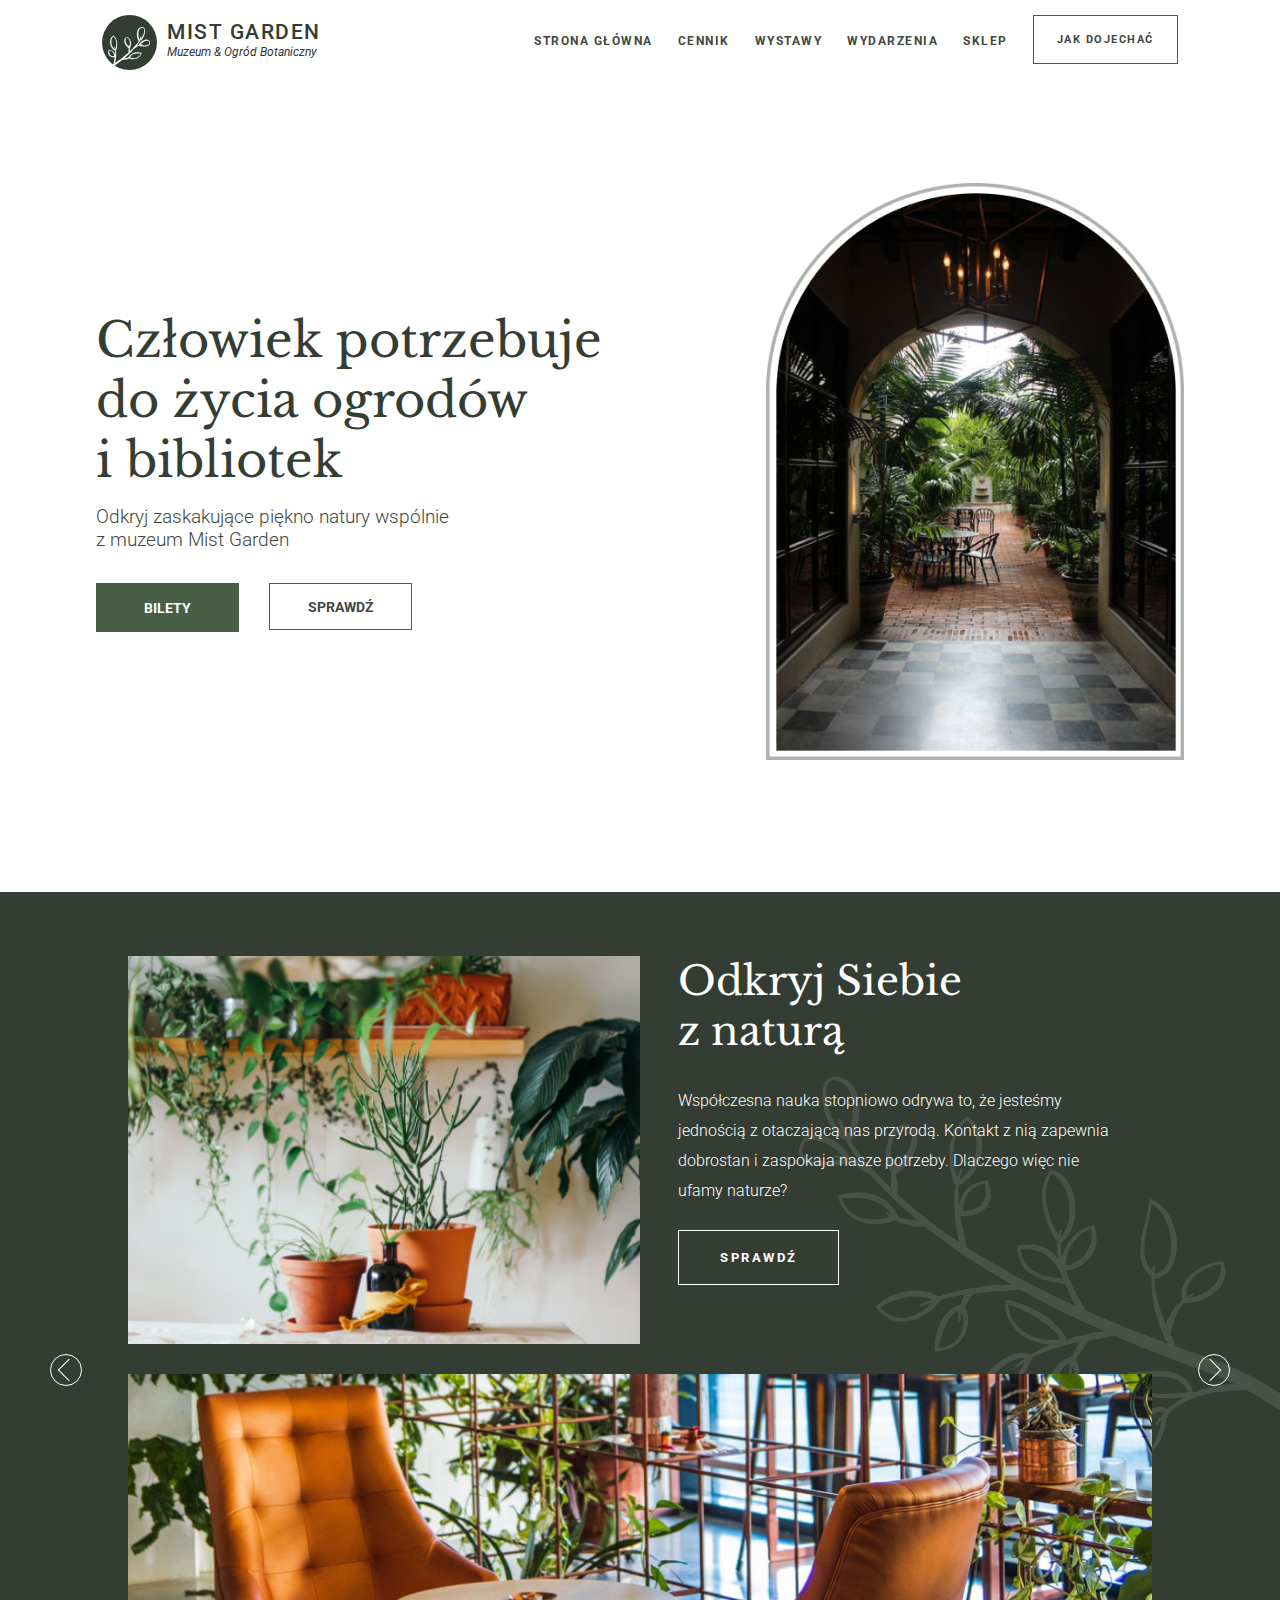
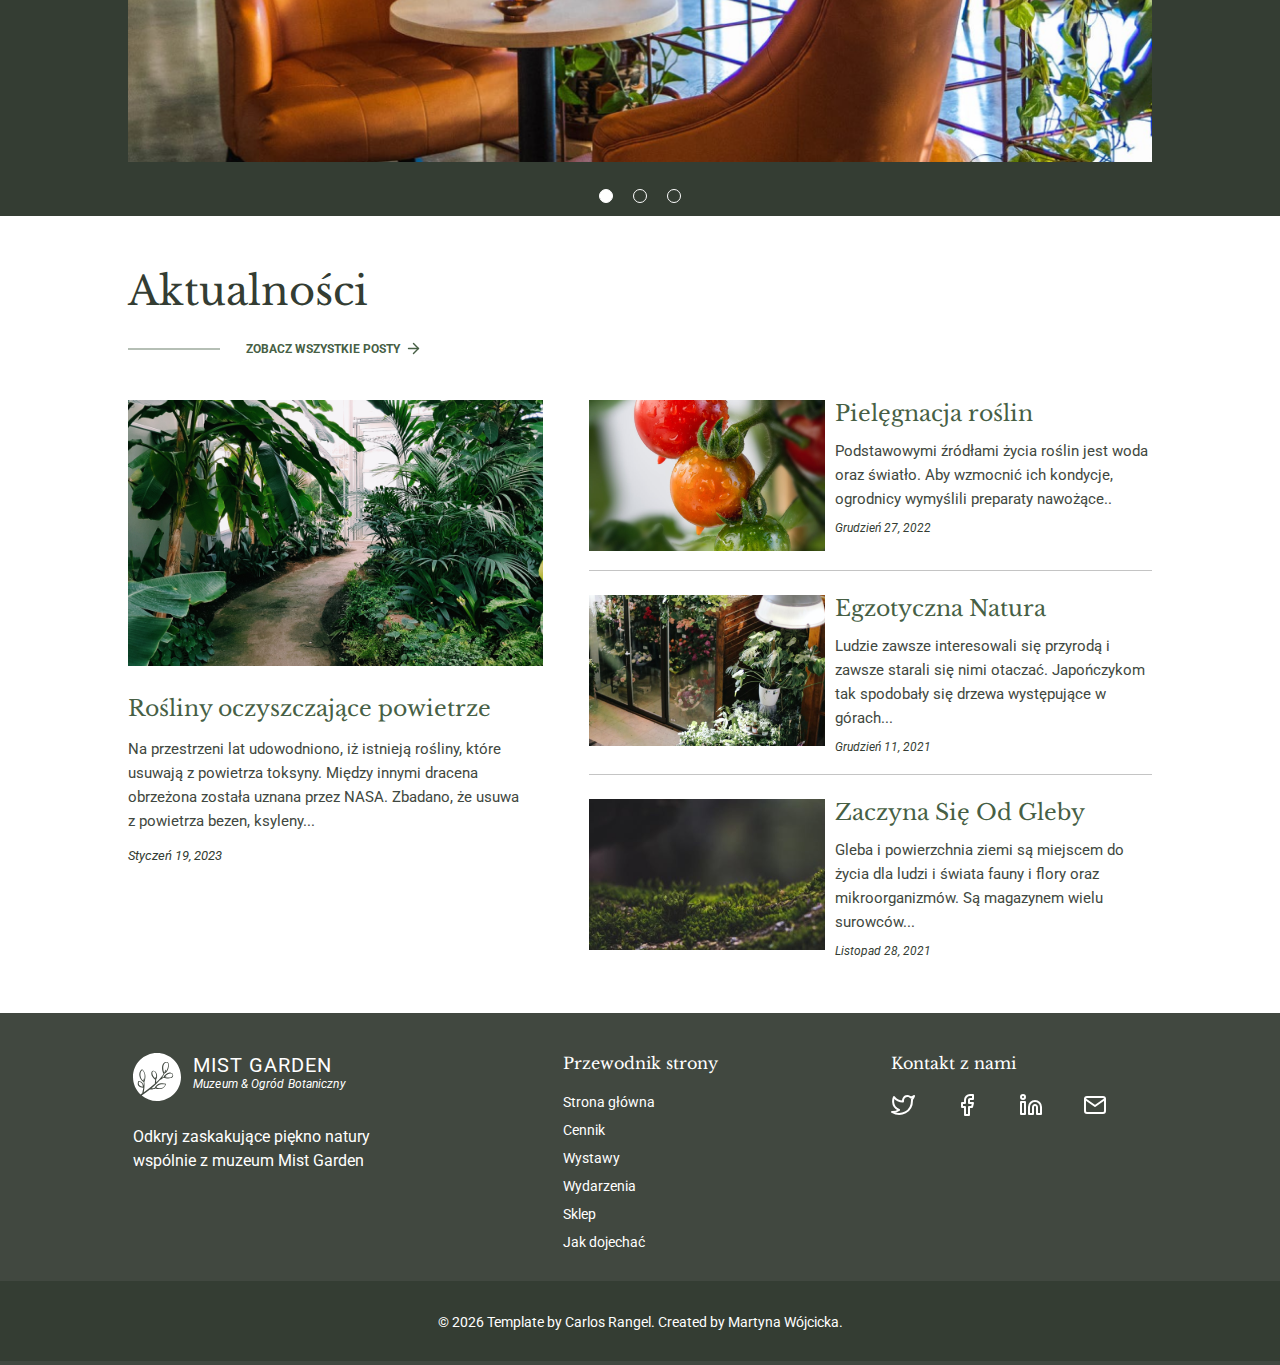
==== index.html @ 3f880dad "Add meta description and alt to img" ====
<!DOCTYPE html>
<html lang="pl">

<head>
    <meta charset="UTF-8">
    <meta http-equiv="X-UA-Compatible" content="IE=edge">
    <meta name="viewport" content="width=device-width, initial-scale=1.0">
    <meta name="description" content="Kochasz naturę i lubisz podziwiać jej uroki? Zapraszmy was do
    odwiedzenia ogródu botanicznego Mist Garden! Połącz przyjemność z nauką i weź udział także w warsztatach.">
    <meta name="keywords" content="ogród, ogród botaniczny, natura, florystyka">
    <title>Mist Garden</title>
    <link rel="stylesheet" type="text/css" href="src/css/main-page/first-section.css" />
    <link rel="stylesheet" type="text/css" href="src/css/main-page/second-section.css" />
    <link rel="stylesheet" type="text/css" href="src/css/main-page/third-section.css" />
    <link rel="stylesheet" type="text/css" href="src/css/main-page/footer.css" />
    <link rel="stylesheet" type="text/css" href="src/css/main-page/style.css" />
    <link rel="stylesheet" type="text/css" href="src/css/main-page/responsive-main-page/max-width1800.css">
    <link rel="stylesheet" type="text/css" href="src/css/main-page/responsive-main-page/max-width1400.css">
    <link rel="stylesheet" type="text/css" href="src/css/main-page/responsive-main-page/max-width1200.css">
    <link rel="stylesheet" type="text/css" href="src/css/main-page/responsive-main-page/max-width992.css">
    <link rel="stylesheet" type="text/css" href="src/css/main-page/responsive-main-page/max-width768.css">
    <link rel="stylesheet" type="text/css" href="src/css/main-page/responsive-main-page/max-width720.css">
    <link rel="stylesheet" type="text/css" href="src/css/main-page/responsive-main-page/max-width550.css">
    <link rel="stylesheet" type="text/css" href="src/css/main-page/responsive-main-page/max-width475.css">
    <link rel="stylesheet" type="text/css" href="src/css/main-page/responsive-main-page/max-width414.css">
    <link rel="stylesheet" type="text/css" href="src/css/main-page/responsive-main-page/max-width370.css">
    <link rel="stylesheet" type="text/css" href="src/css/main-page/responsive-main-page/max-width330.css">
    <link rel="stylesheet" type="text/css" href="src/css/main-page/responsive-main-page/max-width300.css">
    <link rel="stylesheet" type="text/css" href="src/css/main-page/responsive-main-page/max-width270.css">
    <link rel="stylesheet" type="text/css" href="src/css/main-page/responsive-main-page/max-width250.css">
    <link rel="stylesheet" type="text/css" href="src/css/main-page/responsive-main-page/max-width230.css">
    <link rel="preconnect" href="https://fonts.googleapis.com">
    <link
        href="https://fonts.googleapis.com/css2?family=Libre+Baskerville&family=Roboto:ital,wght@0,300;0,400;0,500;0,700;1,400&display=swap"
        rel="stylesheet">
</head>

<body>
    <div id="first-section">
        <header>
            <div class="name-logo">
                <a href="index.html" class="logo">
                    <img alt="logo" src="../src/img/Group.svg">
                </a>
                <a href="index.html"class="name">
                    <h1>MIST GARDEN</h1>
                    <p>Muzeum & Ogród Botaniczny</p>
                </a>
            </div>
            <div id="hamburger-icon" class="menu-icon">
                <input aira-label="menu" id="checkbox" type="checkbox" name="" id="">
                <div class="hamburger-lines" id="hamburger">
                    <span class="line line1"></span>
                    <span class="line line2"></span>
                    <span class="line line3"></span>
                </div>
            </div>

            <div id="menu" class="menu menu-open">
                <div id="hamburger-menu">
                    <nav>
                        <ul>
                            <li><a class="menu-link home-link" href="index.html">STRONA GŁÓWNA</a></li>
                            <li><a class="menu-link" href="pages/pricelist.html">CENNIK</a></li>
                            <li><a class="menu-link" href="pages/exhibitions.html">WYSTAWY</a></li>
                            <li class="programs-events"><a class="menu-link" href="pages/events.html">WYDARZENIA</a>
                            </li>
                            <li><a class="menu-link" href="pages/shop.html">SKLEP</a></li>
                        </ul>
                        <a href="pages/contact.html" class="btn btn-menu">
                            <svg viewBox="0 0 180 60" class="border-button">
                                <polyline points="179,1 179,59 1,59 1,1 179,1" class="bg-line" />
                                <polyline points="179,1 179,59 1,59 1,1 179,1" class="hl-line" />
                            </svg>
                            <h4>jak dojechać</h4>
                        </a>
                        <a class="menu-link btn-slide-menu" href="pages/contact.html">JAK DOJECHAĆ</a>
                    </nav>
                </div>
            </div>
        </header>
        <div class="first-section-content">
            <div class="left-content">
                <div>
                    <div class="page-title">
                        <div class="title-first-section">
                            <h1>
                                Człowiek potrzebuje do życia ogrodów
                                <br>
                                i bibliotek
                            </h1>
                        </div>
                        <div class="first-section-paragraph">
                            <h2>
                                Odkryj zaskakujące piękno natury wspólnie z muzeum Mist Garden
                            </h2>
                        </div>
                    </div>
                    <div class="first-section-text"></div>
                    <div class="buttons">
                        <a hre="pages/pricelist.html">
                            <button class="btn btn-first-section btn-text">
                                <svg viewBox="0 0 180 60" class="border-button">
                                    <polyline points="179,1 179,59 1,59 1,1 179,1" class="bg-line" />
                                    <polyline points="179,1 179,59 1,59 1,1 179,1" class="hl-line" />
                                </svg>
                                <h4>bilety</h4>
                            </button>
                        </a>
                        <a hre="pages/events.html">
                            <button class="btn btn-text btn-text-check">
                                <svg viewBox="0 0 180 60" class="border-button">
                                    <polyline points="179,1 179,59 1,59 1,1 179,1" class="bg-line" />
                                    <polyline points="179,1 179,59 1,59 1,1 179,1" class="hl-line" />
                                </svg>
                                <h4>sprawdź</h4>
                            </button>
                        </a>
                    </div>
                </div>
            </div>
            <div class="right-content">
                <div class="border-and-img">
                    <img alt="border" class="border" src="src/img/frame-garden-gate.png">
                    <img alt="garden" class="img-in-border" src="src/img/gate-entrance-gate.png">
                </div>
            </div>
        </div>
    </div>
    <div id="second-section">
        <div id="slide1" class="background-color-second-section">
            <div class="second-container">
                <div class="branch">
                    <img alt="branch" src="src/img/Group.svg">
                </div>
                <div class="top-left-content">
                    <img alt="flowers in vases" src="src/img/Rectangle 21.png">
                </div>
                <div class="top-right-content">
                    <div class="second-section-title">
                        <h3>
                            Odkryj Siebie
                            <br>
                            z naturą
                        </h3>
                    </div>
                    <div class="second-section-text">
                        <p class="first-slide">
                            Współczesna nauka stopniowo odrywa to, że jesteśmy jednością
                            z otaczającą nas przyrodą. Kontakt z nią zapewnia dobrostan
                            i zaspokaja nasze potrzeby. Dlaczego więc nie ufamy naturze?
                        </p>
                    </div>
                    <div class="third-button">
                        <a href="pages/events.html" class="button-hover btn">
                            <svg viewBox="0 0 180 60" class="border-button">
                                <polyline points="179,1 179,59 1,59 1,1 179,1" class="bg-line" />
                                <polyline points="179,1 179,59 1,59 1,1 179,1" class="hl-line" />
                            </svg>
                            <h4>SPRAWDŹ</h4>
                        </a>
                    </div>

                </div>
                <div class="bottom-content">
                    <img alt="table with armchairs" class="second-section-img" src="src/img/Rectangle 22.png">
                </div>
            </div>
        </div>
        <div id="slide2" class="background-color-second-section second-color">
            <div class="second-container">
                <div class=" branch">
                    <img alt="branch" src="src/img/Group.svg">
                </div>
                <div class="top-left-content">
                    <img alt="woman replanting a flower" src="src/img/workshops-practice-plants.jpg">
                </div>
                <div class="top-right-content">
                    <div class="second-section-title">
                        <h3>
                            Warsztaty <br> ogrodnicze
                        </h3>
                    </div>
                    <div class="second-section-text">
                        <p class="second-slide">
                            Na terenie muzeum, można również wziąć udział w warsztatach ogrodniczych!
                            Podczas zajęć dowiesz się podstaw na temat ogrodnictwa, a także
                            nauczysz się prawidłowego sadzenia i pielęgnacji roślin.
                        </p>
                    </div>
                    <div class="third-button">
                        <a href="pages/events.html" class="button-hover btn">
                            <svg viewBox="0 0 180 60" class="border-button">
                                <polyline points="179,1 179,59 1,59 1,1 179,1" class="bg-line" />
                                <polyline points="179,1 179,59 1,59 1,1 179,1" class="hl-line" />
                            </svg>
                            <h4>SPRAWDŹ</h4>
                        </a>
                    </div>
                </div>
                <div class="bottom-content">
                    <img alt="replanting a flower" class="bottom-image-second-section" src="src/img/plant-care-gardening.jpg">
                </div>
            </div>
        </div>
        <div id="slide3" class="background-color-second-section third-color">
            <div class="second-container">
                <div class="branch">
                    <img alt="branch" src="src/img/Group.svg">
                </div>
                <div class="top-left-content">
                    <img alt="reading book in garden" src="src/img/books-reading-gardening.jpg">
                </div>
                <div class="top-right-content">
                    <div class="second-section-title">
                        <h3>
                            Biblioteka <br> w ogrodzie
                        </h3>
                    </div>
                    <div class="second-section-text">
                        <p class="third-section">
                            Zapraszamy do Naszej biblioteki, w której będziesz mógł pogłębiać
                            wiedzę na temat ogrodnictwa oraz odprężyć się w towarzystwie przeróżnych roślin.
                            W bibliotece każdy znajdzie książkę dla siebie.
                        </p>
                    </div>
                    <div class="third-button">
                        <a href="pages/events.html" class="button-hover btn">
                            <svg viewBox="0 0 180 60" class="border-button">
                                <polyline points="179,1 179,59 1,59 1,1 179,1" class="bg-line" />
                                <polyline points="179,1 179,59 1,59 1,1 179,1" class="hl-line" />
                            </svg>
                            <h4>SPRAWDŹ</h4>
                        </a>
                    </div>

                </div>
                <div class="bottom-content">
                    <img alt="reading book in garden" class="second-section-img" src="src/img/library-books-theory.jpg">
                </div>
            </div>
        </div>
        <div class="dots">
            <div id="dot1" class="dot selected-dot"></div>
            <div id="dot2" class="dot"></div>
            <div id="dot3" class="dot"></div>
        </div>
        <div id="arrow-left">
            <div class="arrow-lines left">
            </div>
        </div>
        <div id="arrow-right">
            <div class="arrow-lines right"></div>
        </div>
    </div>
    <div id="third-section">
        <div class="third-section-content">
            <div class="third-section-heading">
                <div class="third-section-title">
                    <h3>Aktualności</h3>
                </div>
                <div class="third-section-subtitle">
                    <img alt="line" class="line" src="src/img/long-gray-line.png">
                    <button class="view-posts" href="pages/events.html">
                        <a href="pages/events.html">ZOBACZ WSZYSTKIE POSTY</a>
                        <img alt="arrow" class="arrow" src="src/img/arrow-right.svg">
                    </button>
                </div>
            </div>
            <div class="third-section-conteiner">
                <div class="third-section-left-content">
                    <div class="third-section-left-bottom-content">
                        <div class="photo-garden">
                            <img  alt="botanical garden" class="garden" src="src/img/botanical-garden-plants.png">
                        </div>
                        <div class="third-section-description">
                            <h3>Rośliny oczyszczające powietrze</h3>
                            <p>
                                Na przestrzeni lat udowodniono, iż istnieją rośliny, które usuwają
                                z powietrza toksyny. Między innymi dracena obrzeżona została uznana
                                przez NASA. Zbadano, że usuwa z powietrza bezen, ksyleny...
                            </p>
                            <h5>Styczeń 19, 2023</h5>
                        </div>
                    </div>
                </div>
                <div class="long-line-third-section">
                    <img alt="line" src="src/img/short-gray-line.png">
                </div>
                <div class="third-section-right-content">
                    <div class="row">
                        <div class="photo">
                            <img alt="vegetables" src="src/img/tomatoes-vegetables-plants.png">
                        </div>
                        <div class="row-text">
                            <h3>Pielęgnacja roślin</h3>
                            <p>
                                Podstawowymi źródłami życia roślin jest woda oraz światło.
                                Aby wzmocnić ich kondycje, ogrodnicy wymyślili preparaty nawożące..
                            </p>
                            <h5>Grudzień 27, 2022</h5>
                        </div>
                    </div>
                    <div class="long-line">
                        <img alt="line" src="src/img/short-gray-line.png">
                    </div>
                    <div class="row">
                        <div class="photo">
                            <img alt="exotic plants" src="src/img/exotic-nature-plants.png">
                        </div>
                        <div class="row-text">
                            <h3>Egzotyczna Natura</h3>
                            <p>
                                Ludzie zawsze interesowali się przyrodą i zawsze starali się nimi otaczać.
                                Japończykom tak spodobały się drzewa występujące w górach...
                            </p>
                            <h5>Grudzień 11, 2021</h5>
                        </div>
                    </div>
                    <div class="long-line">
                        <img alt="line" src="src/img/short-gray-line.png">
                    </div>
                    <div class="row">
                        <div class="photo">
                            <img alt="soil and plants" src="src/img/soil-plants-planting.png">
                        </div>
                        <div class="row-text">
                            <h3>Zaczyna Się Od Gleby</h3>
                            <p>
                                Gleba i powierzchnia ziemi są miejscem do życia dla ludzi
                                i świata fauny i flory oraz mikroorganizmów.
                                Są magazynem wielu surowców...
                            </p>
                            <h5>Listopad 28, 2021</h5>
                        </div>
                    </div>
                </div>
            </div>
        </div>
    </div>
    <footer>
        <div class="top-content-footer">
            <div class="first-column">
                <div class="first-column-flex">
                    <div class="footer-name-logo">
                        <div class="circle-logo">
                            <img alt="logo" src="src/img/branch.svg">
                        </div>
                        <div class="footer-name">
                            <h4>MIST GARDEN</h4>
                            <h5>Muzeum & Ogród Botaniczny</h5>
                        </div>
                    </div>
                    <div class="footer-text">
                        <p>Odkryj zaskakujące piękno natury wspólnie z muzeum Mist Garden</p>
                    </div>
                </div>
            </div>
            <div class="second-column">
                <div class="second-column-flex">
                    <div class="footer-title">
                        <h4>Przewodnik strony</h4>
                    </div>
                    <div class="container-text-link">
                        <div class="text-link">
                            <a href="index.html">Strona główna</a>
                        </div>
                        <div class="text-link">
                            <a href="pages/pricelist.html">Cennik</a>
                        </div>
                        <div class="text-link">
                            <a href="pages/exhibitions.html">Wystawy</a>
                        </div>
                        <div class="text-link">
                            <a href="pages/events.html">Wydarzenia</a>
                        </div>
                        <div class="text-link">
                            <a href="pages/shop.html">Sklep</a>
                        </div>
                        <div class="text-link">
                            <a href="pages/contact.html">Jak dojechać</a>
                        </div>
                    </div>
                </div>
            </div>
            <div class="third-column">
                <div class="third-column-flex">
                    <div class="footer-title">
                        <h4>Kontakt z nami</h4>
                    </div>
                    <div class="icons">
                        <div class="social-media">
                            <a href="https://twitter.com/" target="_blank"><img alt="twitter icon" src="src/img/twitter.svg"></a>
                        </div>
                        <div class="social-media">
                            <a href="https://www.facebook.com/" target="_blank"><img alt="facebook icon" src="src/img/facebook.svg"></a>
                        </div>
                        <div class="social-media">
                            <a href="https://www.linkedin.com/" target="_blank"><img alt="linkedin icon" src="src/img/linkedin.svg"></a>
                        </div>
                        <div class="social-media">
                            <a href="https://mail.google.com/" target="_blank"><img alt="mail icon" src="src/img/mail.svg"></a>
                        </div>
                    </div>
                </div>
            </div>
        </div>
        <div class="bottom-content-footer">
            <div class="end-text-footer">
                <h5>© <span id="year"></span> Template by Carlos Rangel. Created by Martyna Wójcicka.</h5>
            </div>
        </div>
    </footer>
    <script src="src/js/slider.js"></script>
    <script src="src/js/menu.js"></script>
    <script src="src/js/date.js"></script>
</body>

</html>
---- src/css/main-page/first-section.css ----
@import url('https://fonts.googleapis.com/css2?family=Libre+Baskerville&family=Roboto:ital,wght@0,300;0,400;0,500;0,700;1,400&display=swap');

#first-section {
    height: 892px;
    background-color: #FFFFFF;
}

header {
    display: flex;
    max-width: 1220px;
    margin: auto;
}

.name-logo a {
    text-decoration: none;
}

nav {
    display: flex;
}

/* header */

.btn-menu h4 {
    text-transform: uppercase;
}

.btn-slide-menu {
    display: none;
}

header {
    display: flex;
    max-width: 1220px;
    margin: auto;
    justify-content: space-between;
}

.name-logo a {
    text-decoration: none;
}

header {
    display: flex;
    max-width: 1220px;
    margin: auto;
}

.name-logo {
    margin-top: 15px;
    width: 25%;
    display: flex;
}

.logo {
    width: 60px;
    height: 60px;
    background-color: #343D33;
    border-radius: 60px;
}

.logo img {
    width: 130px;
    height: 95px;
    transform: scaleX(-1);
    margin-left: -70px;
    margin-top: 12px;
}

.name {
    margin-top: 5px;
    margin-left: 10px;
}

.name h1 {
    font-family: roboto;
    font-weight: 500;
    font-size: 25px;
    color: #343D33;
    margin: 0;
    letter-spacing: 1.5px;
    margin-bottom: 1px;
    text-transform: uppercase;
}

.name p {
    font-family: roboto;
    font-weight: 400;
    font-size: 14px;
    color: #333333;
    margin: 0;
    font-style: italic;
}

.menu-icon {
    display: none;
}

.menu-icon input {
    position: absolute;
    height: 22px;
    width: 28px;
    margin: 0;
    opacity: 0;
}

#menu {
    display: block;
}

.menu {
    display: flex;
    height: 45px;
    width: 75%;
    margin-top: 15px;
    align-items: center;
    justify-content: flex-end;
    z-index: 100;
}

#hamburger-menu {
    display: flex;
    width: 100%;
    justify-content: flex-end;
}

nav {
    display: flex;
}

#hamburger-menu ul {
    display: flex;
    list-style: none;
    align-items: center;
}

.menu-open ul {
    padding: 0;
    margin-top: 20px;
    display: flex;
}

.menu li {
    margin-right: 40px;
}

.menu-open li {
    list-style: none;
}

.menu a {
    font-family: roboto;
    font-weight: 700;
    color: #414840;
    margin: 0;
    text-decoration: none;
    font-size: 14px;
    letter-spacing: 1.5px;
    text-transform: uppercase;
    position: relative;
    margin-right: 0;
}

.btn {
    position: relative;
    width: 165px;
    height: 54px;
    cursor: pointer;
    background: transparent;
    border: 1px solid #475F45;
    outline: none;
    transition: 1s ease-in-out;
    text-decoration: none;
}

svg {
    position: absolute;
    left: 0;
    top: 0;
    fill: none;
    stroke: #475F45;
    stroke-dasharray: 150 480;
    stroke-dashoffset: 150;
    transition: 1s ease-in-out;
}

.btn-menu h4 {
    margin: 0;
    margin-top: 19px;
    -webkit-text-fill-color: unset;
}

.menu-slide-a {
    display: none;
}

.btn:hover {
    transition: 1s ease-in-out;
    background: transparent;
}

.btn-first-section:hover {
    transition: 1s ease-in-out;
    background: #475F45;
}

.btn:hover svg {
    stroke-dashoffset: -480;
}

.btn-first-section svg {
    position: absolute;
    left: 0;
    top: 0;
    fill: none;
    stroke: #FFF;
    stroke-dasharray: 150 480;
    stroke-dashoffset: 150;
    transition: 1s ease-in-out;
}

/* content */
.btn-first-section a {
    text-decoration: none;
}

.btn-first-section h4 {
    position: unset;
    color: white;
    font-family: roboto;
    margin: 0;
    font-size: 13px;
}


.btn-first-section:hover {
    transition: 1s ease-in-out;
    background: #475F45;
}


.btn-first-section svg {
    position: absolute;
    left: 0;
    top: 0;
    fill: none;
    stroke: #FFF;
    stroke-dasharray: 150 480;
    stroke-dashoffset: 150;
    transition: 1s ease-in-out;
}

.first-section-content {
    display: flex;
    height: 90%;
    align-items: center;
    margin: auto;
    max-width: 1220px;
}

.left-content {
    width: 50%;
}

.page-title h1 {
    font-size: 53px;
    font-family: Libre Baskerville;
    font-weight: 400;
    color: #343D33;
    margin: 0;
}

.page-title h2 {
    font-family: Roboto;
    font-weight: 300;
    color: #414840;
    width: 390px;
    margin: 0;
    margin-top: 15px;
}

.btn-text h4 {
    text-transform: uppercase;
    text-decoration: none;
    font-family: roboto;
    margin: 0;
    font-size: 17px;
    color: #414840;
    ;
}

.btn-menu h4 {
    margin: 0;
    -webkit-text-fill-color: unset;
    text-align: center;
    margin-top: 19px;
    font-size: 13px;
}

.second-btn-first-section {
    color: #475F45;
}

.btn-first-section {
    margin-right: 40px;
    background-color: #475F45;
    height: 56px;
}

.btn-text-check {
    height: 56px;
}

.btn-first-section h4 {
    color: white;
}

.btn:hover {
    transition: 1s ease-in-out;
    background: transparent;
}

.btn-first-section:hover {
    transition: 1s ease-in-out;
    background: #475F45;
}

.btn:hover svg {
    stroke-dashoffset: -480;
}

.btn-first-section svg {
    position: absolute;
    left: 0;
    top: 0;
    fill: none;
    stroke: #FFF;
    stroke-dasharray: 150 480;
    stroke-dashoffset: 150;
    transition: 1s ease-in-out;
}

.buttons {
    display: flex;
    margin-top: 32px;
}

.right-content {
    width: 50%;
    display: flex;
    justify-content: flex-end;
}

.border-and-img {
    display: flex;
}

.img-in-border {
    position: absolute;
    margin-top: 10px;
    margin-left: 10px;
}
---- src/css/main-page/second-section.css ----
#second-section {
    height: initial;
    background-color: #343D33;
    position: relative;
}

.background-color-second-section {
    padding: 64px 0;
    animation-duration: 1s;
}

@-webkit-keyframes slide {
    0% {
        transform: translateX(0%);
    }

    100% {
        transform: translateX(100%);
    }
}

.background-color-second-section.show {
    animation-name: slide;
}

.second-container {
    height: 85%;
    display: grid;
    grid-template-columns: 50% 50%;
    grid-template-rows: 50% 50%;
    width: 60%;
    justify-content: space-around;
    justify-items: center;
    gap: 30px 0;
    max-width: 1200px;
    margin: auto;
    margin-bottom: 20px;
}

.second-container img {
    width: 100%;
    height: 100%;
}

.second-section-img {
    height: 100%;
    object-fit: cover;
    max-height: 100%;
    min-height: 100%;
    min-width: 100%;
    object-position: initial;
    max-width: 100%;
    width: 100vw;
}

.bottom-content {
    width: 100%;
    justify-content: center;
    z-index: 1;
    position: relative;
    grid-row-start: 2;
    grid-row-end: 3;
    grid-column-start: 1;
    grid-column-end: 3;
    justify-self: center;
    align-self: start;
    height: 100%;
}


.top-left-content {
    grid-column-start: 1;
    grid-column-end: 2;
    justify-self: end;
    grid-row-start: 1;
    grid-row-end: 2;
    justify-content: flex-start;
    align-self: start;
    justify-self: center;
    display: inherit;
    height: 100%;
    width: 100%;
}

.top-left-content img {
    height: 100%;
    object-fit: cover;
    max-height: 100%;
    min-height: 100%;
    min-width: 100%;
    object-position: bottom;
    max-width: 100%;
    width: 100vw;
}


.second-section-title h3 {
    font-family: Libre Baskerville;
    font-weight: 400;
    font-size: 45px;
    color: #FFFFFF;
    margin: 0 0 30px 0;
}

.second-section-text p {
    font-family: Roboto;
    font-weight: 300;
    font-size: 20px;
    color: #FFFFFF;
    margin: 0 0 30px 0;
    line-height: 30px;
}

.third-button {
    z-index: 1;
}

.third-button a {
    text-decoration: none;
}

.button-hover {
    display: block;
    width: 180px;
    height: 60px;
    cursor: pointer;
    background: transparent;
    border: 1px solid #FFF;
    outline: none;
    transition: 1s ease-in-out;
    position: relative;
    text-decoration: none;
}

.button-hover svg {
    position: absolute;
    left: 0;
    top: 0;
    fill: none;
    stroke: #fff;
    stroke-dasharray: 150 480;
    stroke-dashoffset: 150;
    transition: 1s ease-in-out;
}

.button-hover h4 {
    font-family: roboto;
    color: white;
    top: 0;
    left: 0;
    text-align: center;
    font-size: 16px;
    text-decoration: none;
    position: relative;
    letter-spacing: 2.5px;
}

.button-hover:hover {
    transition: 1s ease-in-out;
    background: transparent;
}

.button-hover:hover svg {
    stroke-dashoffset: -480;
}

.button-hover a {
    color: white;
    font-size: 16px;
    font-weight: 600;
    letter-spacing: 2px;
    text-transform: uppercase;
    text-decoration: none;
}

.top-right-content {
    width: 85%;
    justify-self: start;
    grid-column-start: 2;
    grid-column-end: 3;
    grid-row-start: 1;
    grid-row-end: 2;
    align-self: start;
    justify-self: center;
}


.branch {
    opacity: 0.1;
    position: absolute;
    z-index: 0;
    right: 0;
    bottom: 35%;
    right: 0;
}

.dots {
    position: absolute;
    display: flex;
    bottom: 13px;
    width: 100%;
    justify-content: center;
}

.dot {
    width: 15px;
    height: 15px;
    border-radius: 15px;
    border: solid 1px white;
    margin: 0 10px 0 10px;
    cursor: pointer;
    background-color: transparent;
    transition: background-color 0.6s ease;
}

.dot:hover {
    background-color: #717171;
}

.active {
    background-color: #ffffff;
}

#arrow-left {
    width: 30px;
    height: 30px;
    border-radius: 30px;
    border: solid 1px white;
    position: absolute;
    left: 50px;
    top: 50%;
    cursor: pointer;
    transition: background-color 0.6s ease;
}

#arrow-left:hover {
    background-color: #717171;
}

.arrow-lines.right {
    width: 15px;
    height: 15px;
    border-bottom: 1px solid white;
    border-right: 1px solid white;
    transform: rotate(-45deg);
    margin-top: 7px;
    margin-left: 3px;
}

#arrow-right {
    width: 30px;
    height: 30px;
    border-radius: 30px;
    border: solid 1px white;
    position: absolute;
    right: 50px;
    top: 50%;
    cursor: pointer;
    transition: background-color 0.6s ease;
}

#arrow-right:hover {
    background-color: #717171;
}

.arrow-lines.left {
    width: 15px;
    height: 15px;
    border-bottom: 1px solid white;
    border-right: 1px solid white;
    transform: rotate(135deg);
    margin-top: 7px;
    margin-left: 10px;
}

.second-line-arrow.right {
    margin-top: 8px;
    margin-left: 8px;
    width: 15px;
    height: 1px;
    background-color: white;
    transform: rotate(-40deg);
}

.background-color-second-section.second-color {
    background-color: #475F45;
    height: 100%;
}

.background-color-second-section.third-color {
    background-color: #324330;
    height: 100%;
}

.top-image-second-section {
    width: 600px;
    height: 385px;
    object-position: center;
    grid-column-start: 1;
    grid-column-end: 2;
    grid-row-start: 1;
    grid-column-end: 2;
    display: contents;
}

.top-image-second-section img {
    height: 100%;
    object-fit: cover;
    max-height: 100%;
    min-height: 100%;
    min-width: 100%;
    object-position: center;
    max-width: 100%;
    width: 100vw;
}

.bottom-image-second-section {
    width: 1200px;
    height: 385px;
    object-fit: cover;
    object-position: bottom;
}

.bottom-content img {
    height: 100%;
    object-fit: cover;
    max-height: 100%;
    min-height: 100%;
    min-width: 100%;
    object-position: bottom;
    max-width: 100%;
    width: 100vw;
}
---- src/css/main-page/third-section.css ----
#third-section {
    height: 892px;
    background-color: #FFFFFF;
    display: flex;
    justify-content: center;
}

.third-section-conteiner {
    display: flex;
    margin-top: 50px;
    justify-content: space-between;
    width: 1220px;
}

.third-section-content {
    align-items: center;
    margin: auto;
    width: 100%;
    display: grid;
    justify-content: center;
}

.third-section-title h3 {
    font-family: Libre Baskerville;
    font-size: 45px;
    font-weight: 400;
    color: #343D33;
    margin: 0;
}

.third-section-subtitle {
    display: flex;
}

.third-section-subtitle img.line {
    height: 2px;
    margin-right: 20px;
    margin-top: 32px;
}

.long-line-third-section {
    display: none;
}

button.view-posts {
    border: none;
    background: white;
    display: flex;
    align-items: center;
    cursor: pointer;
    height: 16px;
    position: relative;
    top: 20px;
}

.view-posts a {
    font-family: Roboto;
    font-size: 14px;
    font-weight: 700;
    letter-spacing: 15%;
    color: #475F45;
    margin-top: 10px;
    text-decoration: none;
}

.arrow {
    margin-top: 7px;
    margin-left: 12px;
}

.third-section-left-bottom-content h3 {
    font-family: Libre Baskerville;
    font-weight: 400;
    font-size: 23px;
    color: #475F45;
    margin: 0;
    margin-top: 25px;
}

.third-section-left-bottom-content p {
    font-family: Roboto;
    font-size: 16px;
    font-weight: 400;
    color: #414840;
    width: 471px;
    line-height: 24px;
    margin: 0;
    margin-top: 15px;
    line-height: 24px;
}

.third-section-left-bottom-content h5 {
    font-family: Roboto;
    font-style: italic;
    font-size: 16px;
    font-weight: 400;
    color: #343D33;
    margin: 0;
    margin-top: 15px;
}

.row {
    display: flex;
}

.row-text {
    margin-left: 20px;
}

.row-text h3 {
    font-family: Libre Baskerville;
    font-weight: 400;
    font-size: 23px;
    color: #475F45;
    margin: 0;
}

.row-text p {
    font-family: Roboto;
    font-weight: 400;
    font-size: 16px;
    color: #414840;
    line-height: 24px;
    width: 354px;
    margin: 0;
    margin-top: 12px;
}

.row-text h5 {
    font-family: Roboto;
    font-weight: 400;
    font-style: italic;
    font-size: 16px;
    line-height: 24px;
    color: #343D33;
    margin: 0;
    margin-top: 12px;
}

.long-line img {
    margin-top: 15px;
    margin-bottom: 20px;
}
---- src/css/main-page/footer.css ----
footer {
    height: 352px;
    background-color: #414840;
}

.top-content-footer {
    display: flex;
    margin: auto;
    padding-top: 50px;
    justify-content: center;
    max-width: 1220px;
    padding-bottom: 20px;
}

.first-column {
    width: 33%;
    display: flex;
    justify-content: flex-start;
}

.footer-name-logo {
    display: flex;
}

.footer-name {
    margin-left: 12px;
}

.footer-name h4 {
    font-family: Roboto;
    font-weight: 400;
    font-size: 20px;
    color: #FFFFFF;
    letter-spacing: 1px;
    margin: 0;
}

.footer-name h5 {
    font-family: Roboto;
    font-style: italic;
    font-weight: 400;
    font-size: 12px;
    letter-spacing: 0.1px;
    color: #FFFFFF;
    margin: 0;
}

.footer-text {
    margin-top: 20px;
}

.footer-text p {
    font-family: Roboto;
    font-weight: 400;
    font-size: 16px;
    color: #FFFFFF;
    line-height: 24px;
    width: 269px;
    margin: 0;
}

.second-column {
    width: 33%;
    display: flex;
    justify-content: center;
}

.footer-title h4 {
    font-family: Libre Baskerville;
    font-weight: 400;
    font-size: 16px;
    color: #FFFFFF;
    margin: 0;
}

.text-link {
    margin-bottom: 10px;
}

.text-link a {
    font-family: Roboto;
    font-weight: 400;
    font-size: 14px;
    color: #FFFFFF;
    margin: 0;
    text-decoration: none;
}

.third-column {
    width: 33%;
    display: flex;
    justify-content: flex-end;
}

.container-text-link {
    margin-top: 20px;
}

.icons {
    display: flex;
}

.social-media {
    margin-right: 40px;
    margin-top: 20px;
}

.end-text-footer h5 {
    font-family: Roboto;
    font-weight: 400;
    font-size: 14px;
    color: #FFFFFF;
    align-items: center;
    padding-top: 10px;
    text-decoration: none;
}

.bottom-content-footer {
    height: 80px;
    background-color: #343D33;
    display: flex;
    justify-content: center;
}
---- src/css/main-page/style.css ----
html {
    height: 100%;
}

body {
    height: 100%;
    margin: 0;
}
---- src/css/main-page/responsive-main-page/max-width1800.css ----
@media only screen and (max-width: 1800px) {

    header {
        width: 85%;
    }

    .name-logo {
        width: 24%;
    }

    .menu {
        width: 76%;
    }

    .first-section-content {
        width: 80%;
    }

    /* second section */

    .second-container {
        width: 75%;
    }

    .second-section-title h3 {
        font-size: 45px;
    }

    .second-section-text p {
        font-size: 18px;
        text-align: left;
        margin: 0 0 24px 0;
    }

    .branch img {
        width: 100%;
    }

    /* third section */

    #third-section {
        height: initial;
        margin: 50px 0;
    }

    .third-section-description {
        width: 85%;
    }

    .third-section-content {
        width: 75%;
    }

    .third-section-left-content {
        width: 50%;
    }

    .third-section-right-content {
        width: 50%;
    }

    .third-section-left-bottom-content h3 {
        font-size: 27px;
    }

    .third-section-left-bottom-content p {
        font-size: 20px;
        width: 100%;
    }

    .row-text h3 {
        margin-top: 0;
    }

    .row-text p {
        font-size: 18px;
        width: 100%;
    }

    /* footer */

    .top-content-footer {
        width: 80%;
        padding-top: 40px;
    }
}
---- src/css/main-page/responsive-main-page/max-width1400.css ----
@media only screen and (max-width: 1400px) {

    /* first section  */

    header {
        width: 84%;
    }

    .name-logo {
        width: 28%;
    }

    .logo {
        width: 55px;
        height: 55px;
    }

    .logo img {
        width: 123px;
        height: 91px;
        margin-left: -66px;
    }

    .name h1 {
        font-size: 21px;
    }

    .menu {
        width: 72%;
    }

    #hamburger-menu ul {
        margin: 0;
    }

    .menu li {
        margin-right: 25px;
    }

    .menu a {
        font-size: 12px;
    }

    .name h1 {
        font-size: 21px;
    }

    .name p {
        font-size: 12px;
    }

    .logo {
        width: 55px;
        height: 55px;
    }

    #hamburger-menu ul {
        margin: 0;
    }
    
    .logo img {
        width: 123px;
        height: 91px;
        margin-left: -66px;
    }
    
    .page-title h2 {
        font-size: 19px;
        width: 65%;
    }
    
    .btn {
        width: 143px;
        height: 47px;
    }

    .btn h4 {
        font-size: 11px;
        text-align: center;
    }

    .btn-text h4 {
        font-size: 14px;
        margin-left: 0;
    }

    .btn-menu h4 {
        margin-top: 17px;
        -webkit-text-fill-color: unset;
        margin-left:0;
    }

    .btn-first-section h4 {
       text-align:center;
    }

    .btn-first-section {
        margin-right: 30px;
        height: 49px;
    }

    .first-section-content {
        width: 85%;
    }

    .page-title h1 {
        font-size: 48px;
    }

    .img-in-border {
        width: 400px;
    }

    .border {
        width: 418px;
    }

    /* second section */

    .second-section-title h3 {
        font-size: 40px;
    }

    .second-section-text p {
        font-size: 16px;
    }

    .button-hover h4 {
        font-size: 13px;
        top: 2px;
    }

    .button-hover {
        width: 159px;
        height: 53px;
    }

    .second-container {
        width: 80%;
        height: 93%;
    }

    .branch img {
        width: 90%;
        float: right;
    }

    .dot {
        width: 12px;
        height: 12px;
    }

    /* third section */

    #third-section {
        height: initial;
        margin: 50px 0;
    }

    .third-section-title h3 {
        font-size: 40px;
    }

    .third-section-subtitle img.line {
        width: 9%;
    }

    .view-posts a {
        font-size: 12px;
    }

    .arrow {
        margin-top: 9px;
        margin-left: 5px;
        width: 17px;
    }

    .third-section-left-bottom-content h3 {
        font-size: 22px;
    }

    .third-section-left-bottom-content p {
        font-size: 15px;
    }

    .third-section-left-bottom-content h5 {
        font-size: 13px;
    }

    .row-text h3 {
        font-size: 22px;
    }

    .row-text p {
        font-size: 15px;
    }

    .row-text h5 {
        font-size: 12px;
        margin-top: 5px;
    }

    .third-section-content {
        width: 80%;
    }

    .third-section-conteiner {
        margin: auto;
        width: 100%;
        padding-top: 50px;
    }

    .third-section-left-content {
        width: 45%;
    }

    .third-section-right-content {
        width: 55%;
    }

    .row-text {
        margin-left: 10px;
    }

    .long-line img {
        width: 100%;
    }

    .photo-garden img {
        width: 90%;
    }

    .photo-garden {
        width: 100%;
    }

    /* footer */

    .top-content-footer {
        width: 80%;
    }

}
---- src/css/main-page/responsive-main-page/max-width1200.css ----
@media only screen and (max-width: 1200px) {

    /* first section */

    #first-section {
        height: initial;
    }

    header {
        width: 97%;
    }

    .name-logo {
        width: 27%;
    }

    .logo {
        width: 50px;
        height: 50px;
    }

    .logo img {
        width: 105px;
        height: 86px;
        margin-left: -57px;
        margin-top: 10px;
    }

    .name h1 {
        font-size: 20px;
        letter-spacing: 1.5px;
    }

    .name p {
        font-size: 11px;
    }

    .menu {
        width: 80%;
    }

    .menu a {
        letter-spacing: 1.5px;
        font-size: 11px;
    }

    .btn {
        width: 141px;
        height: 47px;
        border: 1px solid #475F45;
    }

    .btn h4 {
        font-size: 10.5px;
    }

    .first-section-content {
        width: 85%;
        margin: 60px;
    }

    .page-title h1 {
        font-size: 32px;
        width: 386px;
    }

    .page-title h2 {
        font-size: 13px;
        width: 62%;
    }

    .buttons {
        margin-top: 30px;
    }

    .btn {
        width: 127px;
        height: 42px;
    }

    .btn-text h4 {
        font-size: 12px;
        margin-top: 2px;
    }

    .first-button {
        width: 180px;
        height: 55px;
    }

    .second-button {
        width: 180px;
        height: 55px;
    }

    .border {
        width: 410px;
    }

    .img-in-border {
        width: 390px;
    }

    /* second section */

    .second-container {
        width: 85%;
        gap: 25px 25px;
        height: 98%;
    }

    .second-section-title h3 {
        font-size: 30px;
        margin-bottom: 15px;
    }

    .second-section-text p {
        font-size: 13px;
        width: 86%;
    }

    .button-hover {
        width: 123px;
        height: 41px;
        border: solid 1px white;
    }

    .button-hover h4 {
        font-size: 10px;
    }

    .btn-menu h4 {
        margin-top: 15px;
    }

    .top-right-content {
        width: 100%;
    }

    .branch img {
        width: 80%;
    }

    #arrow-right {
        right: 15px;
    }

    #arrow-left {
        left: 15px;
    }

    /* third section */

    .third-section-conteiner {
        padding-top: 20px;
    }

    .third-section-title h3 {
        font-size: 30px;
    }

    button.view-posts {
        top: 0;
    }

    .view-posts a {
        margin-top: 0;
        font-size: 10px;
    }

    .third-section-left-bottom-content h3 {
        font-size: 21px;
    }

    .third-section-subtitle {
        align-items: center;
        margin: 20px 0;
    }

    .view-posts h5 {
        font-size: 14px;
        margin: 0;
    }

    .third-section-subtitle img.line {
        margin-top: 0;
        margin-right: 10px;
    }

    .arrow {
        margin-top: 0;
    }

    .third-section-content {
        width: 85%;

    }

    .third-section-description {
        width: 100%;
    }

    .third-section-left-bottom-content h3 {
        font-size: 24px;
    }

    .third-section-left-bottom-content p {
        font-size: 12px;
    }

    .third-section-left-bottom-content h5 {
        font-size: 11px;
    }

    .photo {
        width: 85%;
    }

    .row-text h3 {
        font-size: 20px;
    }

    .row-text p {
        font-size: 12px;
        margin-top: 7px;
        line-height: 18px;
    }

    .photo img {
        width: 100%;
    }

    .row-text {
        margin-left: 10px;
        width: 100%;
    }

    .row-text h5 {
        font-size: 10px;
        margin-top: 3px;
    }

    .third-section-left-content {
        width: 40%;
    }


    .photo-garden img {
        width: 100%;
    }

    .top-content-footer {
        width: 85%;
    }

    /* footer */

    .footer-name h4 {
        font-size: 18px;
        letter-spacing: 2px;
    }

    .footer-name h5 {
        font-size: 12px;
    }

    .footer-name {
        margin-left: 5px;
    }

    .circle-logo img {
        width: 40px;
    }

    .footer-text p {
        font-size: 12px;
        width: 80%;
    }

    .footer-title h4 {
        font-size: 18px;
    }

    .text-link a {
        font-size: 12px;
    }

    .social-media img {
        width: 17px;
    }
}
---- src/css/main-page/responsive-main-page/max-width992.css ----
@media only screen and (max-width: 992px) {
    #first-section {
        position: relative;
        height: initial;
    }

    nav {
        display: block;
        line-height: 70px;
    }

    header {
        width: 95%;
        justify-content: space-between;
    }

    .page-title h1 {
        font-size: 35px;
        width: 74%;
        margin: auto;
    }

    .img-in-border {
        width: 360px;
        margin-top: 8px;
        margin-left: 7px;
    }

    .border {
        width: 375px;
    }

    .left-content {
        width: 80%;
        margin: auto;
    }

    .page-title h2 {
        width: 40%;
    }

   /* header */
   header {
    width: 95%;
    justify-content: space-between;
}

.name-logo {
    width: 96.5%;
}

.logo {
    width: 40px;
    height: 40px;
}

.logo img {
    width: 80px;
    height: 86px;
    margin-left: -44px;
    margin-top: 0px;
}

.name {
    margin-top: 0;
}

nav {
    display: block;
    line-height: 70px;
}

#hamburger-menu {
    display: block;
    float: none;
    margin-top: 60px;
}

#hamburger-menu ul {
    display: block;
}

.menu {
    position: fixed;
    width: 45%;
    height: 100vh;
    background-color: rgb(250, 250, 250);
    opacity: 0.95;
    right: 0;
    margin: 0;
    display: block;
    line-height: 80px;
    display: none;
    -webkit-tap-highlight-color: rgba(0, 0, 0, 0);
    transform: translateX(0%);
    transition: transform .3s;
    will-change: transform;
    contain: paint;
    animation-duration: .7s;
}

.menu ul {
    padding: 0;
    margin: 0;
    text-align: center;
}

.menu-icon {
    display: flex;
    z-index: 101;
    width: 22px;
    display: flex;
    flex-direction: column;
    justify-content: center;
}

.menu-icon input {
    position: absolute;
    border: transprent;
    height: 22px;
    width: 22px;
    z-index: 100;
    opacity: 0;
    margin: 0;
    visibility: visible;
}

input.sticky-hamburger,
.hamburger-lines.sticky-hamburger {
    position: fixed;
}

.sticky-menu-icon .hamburger-lines {
    height: 23px;
    width: 28px;
    z-index: 2;
    display: flex;
    flex-direction: column;
    justify-content: space-between;
}

.btn.btn-menu {
    display: none;
}

.btn-menu h4 {
    font-size: 13px;
    margin: 0;
    text-transform: uppercase;
}

.menu li {
    margin: 0;
}

.button {
    margin: 0 15px 0 15px;
}

.home-link {
    border-bottom: 3px solid #475F45;
}

#menu {
    display: none;
}

.menu-open {
    display: block;
    text-align: center;
    animation-name: slide-out;
}

@-webkit-keyframes slide-out {
    0% {
        transform: translate(100%);
    }

    100% {
        transform: translate(0%);
    }
}

.menu-close {
    animation-name: slide-in;
    display: block;
    text-align: center;
    display: flex;
    justify-content: center;
    flex-direction: column;
}

@-webkit-keyframes slide-in {
    0% {
        transform: translateX(0%)
    }

    100% {
        transform: translateX(100%)
    }
}

.menu-close li {
    list-style: none;
}

.menu-open ul a:hover {
    color: #475F45;
    transition: color 0.3s ease-in-out;
}

.menu-open ul {
    display: block;
}

.menu-open li {
    list-style: none;
}

.menu-icon .hamburger-lines {
    display: block;
    height: 22px;
    width: 22px;
    z-index: 2;
    display: flex;
    flex-direction: column;
    justify-content: space-between;
}

.menu-icon .hamburger-lines .line {
    transform-origin: 0% 0%;
    transition: transform 0.4s ease-in-out;
}

.menu-icon input[type="checkbox"]:checked~.menu-items {
    transform: translateX(0);
}

.sticky-menu-icon .hamburger-lines .line1 {
    transform-origin: 0% 0%;
    transition: transform 0.4s ease-in-out;
    width: 27px;
    transform: rotate(45deg);
}

.menu-icon input[type="checkbox"]:checked~.hamburger-lines .line2 {
    transform: scaleY(0);
    transition: transform 0.2s ease-in-out;
}

.sticky-menu-icon .hamburger-lines .line3 {
    transform-origin: 0% 100%;
    transition: transform 0.4s ease-in-out;
    width: 27px;
    transform: rotate(-45deg);
}

.menu-link {
    display: flex;
    justify-content: center;
}

.line {
    display: block;
    height: 3px;
    width: 100%;
    border-radius: 10px;
    background: #0e2431;
}

#menu {
    display: none;
}

#hamburger-menu {
    display: block;
    float: none;
    margin-top: 60px;
}

nav {
    display: block;
}

#hamburger-menu ul {
    display: block;
}

.menu-open li {
    list-style: none;
}

.menu li {
    margin-right: 0;
}

.menu-open {
    display: block;
    text-align: center;
    animation-name: slide-out;
}

.menu {
    position: fixed;
    width: 45%;
    height: 100vh;
    background-color: rgb(250, 250, 250);
    opacity: 0.95;
    right: 0;
    margin: 0;
    display: block;
    line-height: 80px;
    display: none;
    -webkit-tap-highlight-color: rgba(0, 0, 0, 0);
    transform: translateX(0%);
    transition: transform .3s;
    will-change: transform;
    contain: paint;
    animation-duration: .7s;
}

.menu a {
    font-size: 14px;
    background-image: linear-gradient(to right,
            #475F45,
            #475F45 50%,
            #000 50%);
    background-size: 200% 100%;
    background-position: -100%;
    display: inline;
    padding: 5px 0;
    position: relative;
    -webkit-background-clip: text;
    transition: all 0.3s ease-in-out;
    letter-spacing: 2px;
    margin: 0;
    cursor: pointer;
}

.btn-menu {
    display: none;
}

.menu-open {
    text-align: center;
}

.menu-open ul a:hover {
    color: #475F45;
    transition: color 0.3s ease-in-out;
}

.menu a:hover {
    background-position: 0;
}

a.contact-link {
    border-bottom: 3px solid #475F45;
}

.menu a:before {
    content: '';
    background: #475F45;
    display: block;
    position: absolute;
    bottom: -3px;
    left: 0;
    width: 0;
    height: 3px;
    transition: all 0.3s ease-in-out;
}

.menu a:hover::before {
    width: 100%;
}

@-webkit-keyframes slide-out {
    0% {
        transform: translate(100%);
    }

    100% {
        transform: translate(0%);
    }
}

.menu-close {
    animation-name: slide-in;
    display: block;
    text-align: center;
    display: flex;
    justify-content: center;
    flex-direction: column;
}

@-webkit-keyframes slide-in {
    0% {
        transform: translateX(0%)
    }

    100% {
        transform: translateX(100%)
    }
}

.menu-close li {
    list-style: none;
}

/* content */

    .first-section-content {
        display: grid;
        width: 95%;
        margin: auto;
    }

    .left-content {
        width: 100%;
    }

    .title-first-section {
        display: flex;
        margin-top: 45px;
        text-align: center;
        width: 75%;
        margin: auto;
        margin-top: 40px;
    }

    .first-section-paragraph {
        display: flex;
        justify-content: center;
        text-align: center;
    }

    .buttons {
        justify-content: center;
    }

    .right-content {
        width: 100%;
        justify-content: center;
        margin: 65px 0;
    }


    .page-title h1 {
        font-size: 35px;
        width: 74%;
        margin: auto;
    }

    .img-in-border {
        width: 360px;
        margin-top: 8px;
        margin-left: 7px;
    }

    .border {
        width: 375px;
    }

    .left-content {
        width: 80%;
        margin: auto;
    }

    .page-title h2 {
        width: 40%;
    }


    /* second section */

    #second-section {
        height: fit-content;
    }

    .second-container {
        display: grid;
        grid-template-columns: auto;
        grid-template-rows: 33% 33% 33%;
        gap: 25px 0;
        width: 75%;
    }

    .second-section-text {
        display: flex;
        justify-content: start;
    }

    .branch {
        bottom: 4%;
    }

    .branch img {
        position: relative;
    }


    .top-left-content {
        display: block;
    }

    .top-right-content {
        width: 60%;
        grid-column-start: 1;
        grid-column-end: 1;
        grid-row-start: 3;
        grid-row-end: 4;
        justify-self: flex-start;
        align-self: auto;
    }

    .third-button button {
        width: 123px;
        height: 42px;
    }

    .second-section-title h3 {
        font-size: 32px;
    }

    .second-section-text p {
        font-size: 14px;
        height: 145px;
    }

    .button-hover h4 {
        left: 0;
        text-align: center;
        top: 2px;
    }

    /* third section */

    #third-section {
        height: initial;
        margin: 50px 0;
    }

    .third-section-title h3 {
        font-size: 32px;
    }

    .third-section-subtitle img.line {
        width: 10%;
    }

    .third-section-content {
        width: 90%;
    }

    .third-section-conteiner {
        display: grid;
    }

    .photo-garden {
        width: 48%;
    }

    .third-section-left-content {
        width: 100%;
    }

    .third-section-left-bottom-content {
        display: flex;
        margin-bottom: 40px;
        justify-content: space-between;
    }

    .third-section-left-bottom-content h3 {
        font-size: 22px;
        margin: 0;
        width: 75%;
    }

    .third-section-left-bottom-content p {
        font-size: 15px;
        margin-top: 13px;
        width: 85%;
    }

    .bottom-content h5 {
        font-size: 15px;
    }

    .third-section-right-content {
        width: 100%;
    }

    .third-section-description {
        margin-left: 15px;
        width: 48%;
    }

    .photo {
        width: 37%;
    }

    .row {
        display: flex;
        justify-content: space-between;
    }

    .row-text {
        width: 58%;
        margin-left: 0;
    }

    .row-text h3 {
        font-size: 22px;
    }

    .row-text p {
        font-size: 14px;
        width: 86%;
        line-height: 22px;
    }

    .row-text h5 {
        font-size: 11px;
        margin-top: 10px;
    }

    /* footer  */

    footer {
        height: initial;
    }

    .footer-name h4 {
        font-size: 14px;
    }

    .footer-name h5 {
        font-size: 10px;
    }

    .circle-logo img {
        width: 33px;
    }

    .footer-text p {
        font-size: 11px;
    }

    .footer-title h4 {
        font-size: 13px;
    }

    .text-link a {
        font-size: 10px;
    }

    .social-media img {
        width: 14px;
    }

    .top-content-footer {
        width: 95%;
    }

    .end-text-footer h5 {
        font-size: 11px;
        padding-top: 17px;
    }
}
---- src/css/main-page/responsive-main-page/max-width768.css ----
@media only screen and (max-width: 768px) {

    /* first section */

    .name-logo {
        width: 95%;
    }

    .menu-icon {
        width: 5%;
    }

    .menu a {
        font-size: 13px;
    }

    .page-title h1 {
        font-size: 35px;
    }

    .page-title h3 {
        width: 90%;
        font-size: 20px;
        line-height: 30px;
    }

    .first-button {
        width: 168px;
        height: 48px;
    }

    .second-button {
        width: 168px;
        height: 48px;
    }

    .border {
        width: 354px;
    }

    .img-in-border {
        width: 340px;
    }

    /* second section */

    .background-color-second-section {
        padding: 64px 0 10px 0;
    }

    .second-section-text {
        justify-content: center;
    }

    .second-container {
        grid-template-rows: 33% 33% 33%;
        margin: 25px 0 75px 0;
        height: 90%;
        margin: auto;
        margin-bottom: 50px;
    }

    .second-section-title h3 {
        font-size: 28px;
        text-align: center;
        margin: 0 0 15px 0;
    }

    .second-section-text p {
        font-size: 14px;
        text-align: center;
        margin: 0px 0 12px 0;
        height: 125px;
    }

    .top-right-content {
        width: 85%;
        justify-self: center;
        height: fit-content;
    }

    .third-button button {
        width: 125px;
        height: 44px;
        margin: 0;
    }

    .button-hover a {
        font-size: 11px;
    }

    .branch {
        display: none;
    }

    .third-button {
        z-index: 1;
        display: flex;
        justify-content: center;
    }

    #arrow-right {
        right: 3px;
    }

    #arrow-left {
        left: 3px;
    }

    .arrow-lines.right {
        width: 12px;
        height: 12px;
        margin-top: 8px;
        margin-left: 5px;
    }

    .arrow-lines.left {
        margin-left: 11px;
        width: 12px;
        height: 12px;
        margin-top: 8px;
    }

    /* third section */

    #third-section {
        height: initial;
    }

    .third-section-content {
        width: 85%;
    }

    .third-section-conteiner {
        padding-top: 30px;
    }

    .third-section-title h3 {
        font-size: 37px;
    }

    .third-section-description {
        width: 100%;
        margin: 0;
        margin-top: 15px;
    }

    .third-section-subtitle img.line {
        width: 12%;
        margin-right: 6px;
        height: 1px;
    }

    .third-section-left-bottom-content {
        display: grid;
    }

    .third-section-left-bottom-content h3 {
        text-align: center;
        font-size: 22px;
        margin: auto;
    }

    .third-section-left-bottom-content h5 {
        font-size: 10px;
        text-align: center;
    }

    .third-section-left-bottom-content p {
        font-size: 12px;
        text-align: center;
        margin: auto;
        margin-top: 10px;
    }

    .photo-garden {
        width: 100%;
    }

    .photo {
        width: 100%;
        display: flex;
        justify-content: center;
    }

    .photo img {
        width: 70%;
    }

    .row {
        display: grid;
    }

    .row-text {
        text-align: center;
        margin: auto;
        margin-top: 15px;
    }

    .row-text p {
        font-size: 12px;
        width: 100%;
    }

    .row-text h5 {
        font-size: 10px;
        margin-top: 7px;
    }

    .long-line-third-section {
        display: flex;
    }

    .long-line-third-section img {
        margin-top: -10px;
        margin-bottom: 20px;
        width: 100%;
    }

    /* footer */

    footer {
        height: initial;
    }

    .top-content-footer {
        display: block;
    }

    .footer-name-logo {
        justify-content: center;
    }

    .footer-text p {
        font-size: 11px;
        width: 60%;
        margin: auto;
        margin-bottom: 30px;
    }

    .first-column {
        width: 100%;
        justify-content: center;
        text-align: center;
    }

    .second-column {
        width: 100%;
        text-align: center;
    }

    .third-column {
        width: 100%;
        justify-content: center;
        text-align: center;
        margin-top: 50px;
    }

    .social-media {
        margin: 20px 20px 0 20px;
    }

    .icons {
        margin-bottom: 10px;
    }
}
---- src/css/main-page/responsive-main-page/max-width720.css ----
@media only screen and (max-width: 720px) {
    .page-title h1 {
        font-size: 30px;
        width: 81%;
    }

    .second-section-text p {
        height: 150px;
    }

    .background-color-second-section {
        padding: 70px 0;
    }

    .third-section-subtitle img.line {
        width: 20%;
        margin-right: 10px;
    }

    .arrow {
        margin-left: 5px;
        width: 17px;
        margin-bottom: 2px;
    }
}
---- src/css/main-page/responsive-main-page/max-width550.css ----
@media only screen and (max-width: 550px) {

    .name-logo {
        width: 93%;
    }

    .menu-icon {
        width: 7%;
    }

    .page-title h1 {
        font-size: 23px;
        width: 87%;
    }

    .menu-icon input {
        position: fixed;
        border: transprent;
        height: 20px;
        width: 20px;
        z-index: 100;
        opacity: 0;
        margin: 0;
        right: 20px;
    }

    .menu-icon .hamburger-lines {
        height: 20px;
        width: 20px;
    }

    .sticky-menu-icon .hamburger-lines .line1 {
        width: 25px;
    }

    .sticky-menu-icon .hamburger-lines .line3 {
        width: 25px;
    }

    .hamburger-lines .line {
        height: 3px;
    }

    .menu {
        line-height: 65px;
    }

    .menu a {
        font-size: 12px;
    }

    .btn-menu {
        width: 115px;
        height: 43px;
    }

    .btn.btn-menu h4 {
        font-size: 11px;
        margin-top: -16px;
    }

    .btn.btn-menu {
        width: 136px;
        height: 33px;
    }

    .button-header h5 {
        font-size: 13px;
    }

    .page-title h2 {
        width: 60%;
        font-size: 13px;
    }

    .btn {
        width: 108px;
        height: 37px;
    }

    .btn h4 {
        font-size: 10px;
    }

    .img-in-border {
        width: 300px;
    }

    .border {
        width: 314px;
    }

    .right-content {
        margin: 50px 0;
    }

    /* // second section */

    .second-container {
        grid-template-rows: 28% 28% 44%;
    }

    .top-right-content {
        width: 92%;
    }

    .second-section-title h3 {
        font-size: 25px;
        margin: 0px 0 20px 0;
    }

    .second-section-text p {
        font-size: 13px;
        margin: 0px 0 15px 0;
        height: 145px;
    }

    .third-button button {
        width: 108px;
        height: 37px;
    }

    .button-hover h4 {
        top: 1px;
    }

    #arrow-right {
        z-index: 1;
    }

    #arrow-left {
        z-index: 1;
    }

    .background-color-second-section {
        padding: 30px 0 20px 0;
    }

    .dot {
        width: 10px;
        height: 10px;
    }

    /* third section */

    .third-section-conteiner {
        padding-top: 0px;
    }

    .third-section-title h3 {
        font-size: 25px;
    }

    .third-section-subtitle img.line {
        width: 13%;
        margin-right: 5px;
    }

    .view-posts a {
        font-size: 9px;
    }

    .arrow {
        margin-left: 4px;
        width: 13px;
        margin-bottom: 1px;
    }

    .third-section-left-bottom-content h3 {
        font-size: 20px;
    }

    .third-section-left-bottom-content p {
        font-size: 11px;
    }

    .third-section-left-bottom-content h5 {
        font-size: 9px;
        margin-top: 8px;
    }

    .row-text h3 {
        font-size: 20px;
    }

    .row-text p {
        font-size: 11px;
    }

    .row-text h5 {
        font-size: 9px;
    }
}
---- src/css/main-page/responsive-main-page/max-width475.css ----
@media only screen and (max-width: 475px) {
    .background-color-second-section {
        padding: 30px 0 45px 0;
    }

    .second-section-text p {
        height: 150px;
    }

    #arrow-right {
        width: 23px;
        height: 23px;
        border-radius: 23px;
    }

    .arrow-lines.right {
        width: 8px;
        height: 8px;
        margin-top: 7px;
        margin-left: 5px;
    }

    #arrow-left {
        width: 23px;
        height: 23px;
        border-radius: 23px;
    }

    .arrow-lines.left {
        margin-left: 9px;
        width: 8px;
        height: 8px;
        margin-top: 7px;
    }
}
---- src/css/main-page/responsive-main-page/max-width414.css ----
@media only screen and (max-width: 414px) {

    /* first section */

    nav {
        line-height: 55px;
    }
    
    .name {
        padding-left: 5px;
        margin: 0;
    }

    .name-logo {
        width: 94%;
    }

    .logo {
        width: 30px;
        height: 30px;
    }

    .logo img {
        width: 70px;
        height: 53px;
        margin-left: -39px;
        margin-top: 5px;
    }

    .name {
        padding-left: 5px;
        margin: 0;
    }

    .name h1 {
        font-size: 15px;
        letter-spacing: 1.5px;
    }

    .name p {
        font-size: 8px;
    }

    .menu-icon {
        width: 6%;
    }

    .menu-icon input {
        width: 17px;
        height: 17px;
    }

    .menu-icon .hamburger-lines {
        width: 17px;
        height: 17px;
    }

    .hamburger-lines .line {
        height: 2px;
    }

    .menu {
        width: 55%;
        line-height: 55px;
    }

    #hamburger-menu {
        margin-top: 45px;
    }

    .menu a {
        font-size: 9px;
    }

    .btn h4 {
        font-size: 8px;
        letter-spacing: 0.5px;
    }

    .hamburger-lines .line {
        height: 2px;
    }

    .sticky-menu-icon input[type="checkbox"]:checked~.hamburger-lines .line1 {
        transform: rotate(45deg);
        width: 21px;
    }

    .sticky-menu-icon input[type="checkbox"]:checked~.hamburger-lines .line3 {
        transform: rotate(-45deg);
        width: 21px;
    }

    #hamburger-menu {
        margin-top: 45px;
    }

    .menu {
        width: 55%;
        line-height: 55px;
    }

    .menu a {
        font-size: 9px;
    }

    a.home-link {
        border-bottom: 2px solid #475F45;
    }

    .name h1 {
        font-size: 15px;
        letter-spacing: 1.5px;
    }

    .name p {
        font-size: 8px;
    }

    .menu-ikon img {
        width: 15px;
    }

    .page-title h1 {
        font-size: 21px;
    }

    .page-title h2 {
        font-size: 11px;
    }

    .btn-first-section {
        margin-right: 20px;
    }

    .btn {
        width: 95px;
        height: 33px;
    }

    .btn.btn-menu {
        width: 107px;
        height: 27px;
    }

    .btn.btn-menu h4 {
        font-size: 9px;
        margin-top: -14px;
    }

    .btn h4 {
        font-size: 8px;
        letter-spacing: 0.5px;
    }

    */ .first-section-content {
        display: block;
        width: 100%;
    }

    .button {
        margin: 0 10px 0 10px;
    }

    .second-button h5 {
        font-size: 10px;
        font-weight: 700;
    }

    .button.second-button {
        border-width: 1px;
    }

    .right-content {
        margin: 40px 0;
    }

    .border {
        width: 210px;
    }

    .img-in-border {
        width: 200px;
        margin-top: 5px;
        margin-left: 5px;
    }

    /* second section */


    .second-container {
        margin-bottom: 0;
        grid-template-rows: 25% 25% 50%;
    }

    .background-color-second-section {
        padding: 30px 0 0px 0;
    }

    .top-right-content {
        position: relative;
        margin-bottom: 40px;
    }

    .top-right-content .first-slide {
        width: 90%;
    }

    .second-slide {
        width: 98%;
    }

    .second-section-title h3 {
        font-size: 21px;
        margin: 0px 0 10px 0;
    }

    .second-section-text p {
        font-size: 11px;
        line-height: 22px;
        height: 110px;
    }

    .third-button button {
        width: 105px;
        height: 36px;
        border: solid white 1px;
    }

    .button-hover h4 {
        color: white;
        font-size: 9px;
        font-weight: 600;
        letter-spacing: 1.5px;
    }

    .button-hover {
        width: 110px;
        height: 37px;
    }

    .dot {
        width: 10px;
        height: 10px;
    }

    #arrow-right {
        width: 20px;
        height: 20px;
    }

    .arrow-lines.right {
        width: 7px;
        height: 7px;
        margin-top: 6px;
        margin-left: 5px;
    }

    #arrow-left {
        width: 20px;
        height: 20px;
    }

    .arrow-lines.left {
        margin-left: 8px;
        width: 7px;
        height: 7px;
        margin-top: 6px;
    }


    /* third section */

    #third-section {
        margin: 25px 0;
    }

    .third-section-title h3 {
        font-size: 21px;
    }

    .third-section-content {
        width: 90%;
    }

    .third-section-conteiner {
        margin: auto;
        padding-top: 10px;
    }

    .third-section-subtitle img.line {
        height: 1px;
        width: 13%;
        margin-right: 5px;
    }

    .view-posts h5 {
        font-size: 9px;
    }

    .arrow {
        width: 9%;
        margin-left: 5px;
        margin-bottom: 0;
    }

    .third-section-left-bottom-content {
        margin-bottom: 30px;
    }

    .third-section-left-bottom-content h3 {
        font-size: 20px;
    }

    .third-section-left-bottom-content p {
        font-size: 12px;
        line-height: 22px;
    }

    .third-section-left-bottom-content h5 {
        font-size: 10px;
        margin-top: 10px;
    }

    .row-text {
        width: 90%;
    }

    .row-text h3 {
        font-size: 20px;
    }

    .row-text p {
        font-size: 12px;
    }

    .row-text h5 {
        font-size: 10px;
        margin-top: 5px;
    }

    /* footer */

    .footer-name h4 {
        font-size: 16px;
    }

    .footer-name h5 {
        font-size: 9px;
    }

    .footer-text p {
        font-size: 11px;
    }

    .footer-title h4 {
        font-size: 14px;
    }

    .text-link {
        margin-bottom: 7px;
    }

    .text-link a {
        font-size: 9px;
    }

    .social-media {
        margin: 20px 5px 0 5px;
    }

    .social-media img {
        width: 55%;
    }

    .end-text-footer h5 {
        font-size: 9px;
    }
}
---- src/css/main-page/responsive-main-page/max-width370.css ----
@media only screen and (max-width: 370px) {
    .page-title h1 {
        width: 90%;
    }

    .second-section-text p {
        height: 125px;
    }

    .second-container {
        margin-bottom: 25px;
    }
}
---- src/css/main-page/responsive-main-page/max-width330.css ----
@media only screen and (max-width: 330px) {
    .page-title h1 {
        font-size: 20px;
        width: 95%;
    }

    .background-color-second-section {
        padding: 30px 0 40px 0;
    }

    .second-section-text p {
        height: 102px;
    }

    .background-color-second-section {
        padding: 30px 0 20px 0;
    }

    .top-right-content {
        width: 99%;
    }

    #arrow-right {
        width: 18px;
        height: 18px;
    }

    .arrow-lines.right {
        width: 6px;
        height: 6px;
        margin-top: 6px;
        margin-left: 5px;
    }

    #arrow-left {
        width: 18px;
        height: 18px;
    }

    .arrow-lines.left {
        margin-left: 7px;
        width: 6px;
        height: 6px;
        margin-top: 6px;
    }

    .second-section-title h3 {
        font-size: 19px;
        margin: 0px 0 7px 0;
    }

    .second-section-text p {
        font-size: 10px;
    }

    .button-hover h4 {
        font-size: 8px;
        font-weight: 400;
        position: relative;
        margin-top: 10px;
    }

    .button-hover {
        width: 85px;
        height: 29px;
    }

    .second-container {
        margin-bottom: 0px;
    }

    .dot {
        width: 8px;
        height: 8px;
    }

    .third-section-title h3 {
        font-size: 19px;
    }

    .view-posts a {
        font-size: 8px;
    }

    .arrow {
        width: 9px;
    }

    .third-section-left-bottom-content h3 {
        font-size: 18px;
    }

    .row-text h3 {
        font-size: 18px;
    }
}
---- src/css/main-page/responsive-main-page/max-width300.css ----
@media only screen and (max-width: 300px) {
    .page-title h1 {
        font-size: 19px;
        width: 100%;
    }

    .second-section-text p {
        height: 110px;
        font-size: 11px;
        line-height: 19px;
        width: 100%;
    }

    .background-color-second-section {
        padding: 28px 0 23px 0;
    }

    .top-right-content {
        width: 100%;
    }

    .dot {
        width: 8px;
        height: 8px;
        margin: 0 8px 0 8px;
    }

    .second-container {
        margin-bottom: 10px;
    }

    /* third section */

    .third-section-left-bottom-content h3 {
        font-size: 16px;
        width: 90%;
    }

    .third-section-subtitle {
        margin: 10px 0;
    }

    .third-section-left-bottom-content p {
        font-size: 10px;
        line-height: 20px;
    }

    .row-text h3 {
        font-size: 16px;
    }

    .row-text p {
        font-size: 10px;
    }

    .third-section-left-bottom-content h5 {
        font-size: 8px;
    }

    .row-text h5 {
        font-size: 8px;
    }
}
---- src/css/main-page/responsive-main-page/max-width270.css ----
@media only screen and (max-width: 270px) {

    /* first section */

    .menu-icon {
        width: 8%;
    }

    .name-logo {
        width: 92%;
    }

    .logo {
        width: 26px;
        height: 26px;
    }

    .logo img {
        width: 51px;
        height: 50px;
        margin-left: -28px;
        margin-top: 2px;
    }

    .name {
        padding: 0;
        margin-left: 5px;
    }

    .menu-icon .hamburger-lines {
        width: 12px;
        height: 12px;
    }

    .menu-icon input {
        width: 12px;
        height: 12px;
        right: 10px;
    }

    .hamburger-lines .line {
        height: 1px;
    }

    .sticky-menu-icon input[type="checkbox"]:checked~.hamburger-lines .line1 {
        transform: rotate(45deg);
        width: 16px;
    }

    .sticky-menu-icon input[type="checkbox"]:checked~.hamburger-lines .line3 {
        transform: rotate(-45deg);
        width: 16px;
    }

    #hamburger-menu {
        margin-top: 40px;
    }

    .menu {
        width: 60%;
        line-height: 40px;
    }

    .menu a {
        font-size: 8px;
    }

    .second-button h5 {
        font-size: 8px;
    }

    .button {
        margin: 0 5px 0 5px;
    }

    .btn h4 {
        font-size: 7px;
    }

    .btn {
        width: 84px;
        height: 28px;
    }

    .name h1 {
        font-size: 12px;
    }

    .name p {
        font-size: 7px;
    }

    .page-title h1 {
        font-size: 14px;
    }

    .page-title h2 {
        font-size: 9px;
        width: 73%;
    }

    .btn {
        width: 87px;
        height: 30px;
    }

    .btn h4 {
        font-size: 7.5px;
        letter-spacing: 1px;
        font-weight: 600;
    }

    .btn-menu h4 {
        font-size: 7px;
    }

    .btn.btn-menu {
        width: 88px;
        height: 21px;
    }

    .btn.btn-menu h4 {
        font-size: 7.5px;
        margin-top: -9px;
    }

    .img-in-border {
        width: 180px;
    }

    .border {
        width: 189px;
    }

    .first-button {
        width: 75px;
        height: 30px;
    }

    .first-button h5 {
        font-size: 9px;
        font-weight: 400;
    }

    .second-button {
        width: 75px;
        height: 30px;
    }

    .border {
        width: 179px;
    }

    .img-in-border {
        width: 170px;
    }

    /* second section */

    .second-section-title h3 {
        font-size: 18px;
        margin: 0 0 15px 0;
    }

    .second-section-text p {
        font-size: 11px;
        line-height: 17px;
        height: 108px;
        margin-bottom: 5px;
    }

    .second-container {
        margin-bottom: 40px;
    }

    .btn {
        width: 85px;
        height: 30px;
    }

    .third-button button {
        width: 105px;
        height: 36px;
    }

    .button-hover h4 {
        font-size: 8px;
    }

    .background-color-second-section {
        padding: 30px 0 0 0;
    }

    #arrow-right {
        top: 54%;
    }

    #arrow-left {
        top: 54%;
    }


    /* footer */

    .circle-logo img {
        width: 80%;
    }
}
---- src/css/main-page/responsive-main-page/max-width250.css ----
@media only screen and (max-width: 250px) {
    .background-color-second-section {
        padding: 30px 0 15px 0;
    }

    .second-section-text p {
        height: 105px;
    }

    .second-section-text p {
        height: 102px;
        font-size: 10px;
    }

    .top-right-content {
        margin-bottom: 14px;
    }

    .btn {
        width: 79px;
        height: 28px;
    }

    .btn-menu h4 {
        font-size: 7px;
    }

}
---- src/css/main-page/responsive-main-page/max-width230.css ----
@media only screen and (max-width: 230px) {
    .top-right-content {
        width: 100%;
    }

    .second-section-text p {
        height: 110px;
        font-size: 9px;
    }

    .background-color-second-section {
        padding: 30px 0 44px 0;
    }

    #arrow-right {
        top: 50%;
    }

    #arrow-left {
        top: 50%;
    }

    .third-button button {
        width: 88px;
        height: 31px;
    }

    .button-hover h4 {
        font-size: 7px;
        font-weight: 500;
        top: 1px;
    }

    .top-right-content {
        margin-bottom: 30px;
    }

    /* third section */

    .third-section-left-bottom-content h3 {
        font-size: 15px;
        width: 100%;
    }

    .row-text h3 {
        font-size: 15px;
    }

    .second-container {
        margin-bottom: 14px;
    }
}
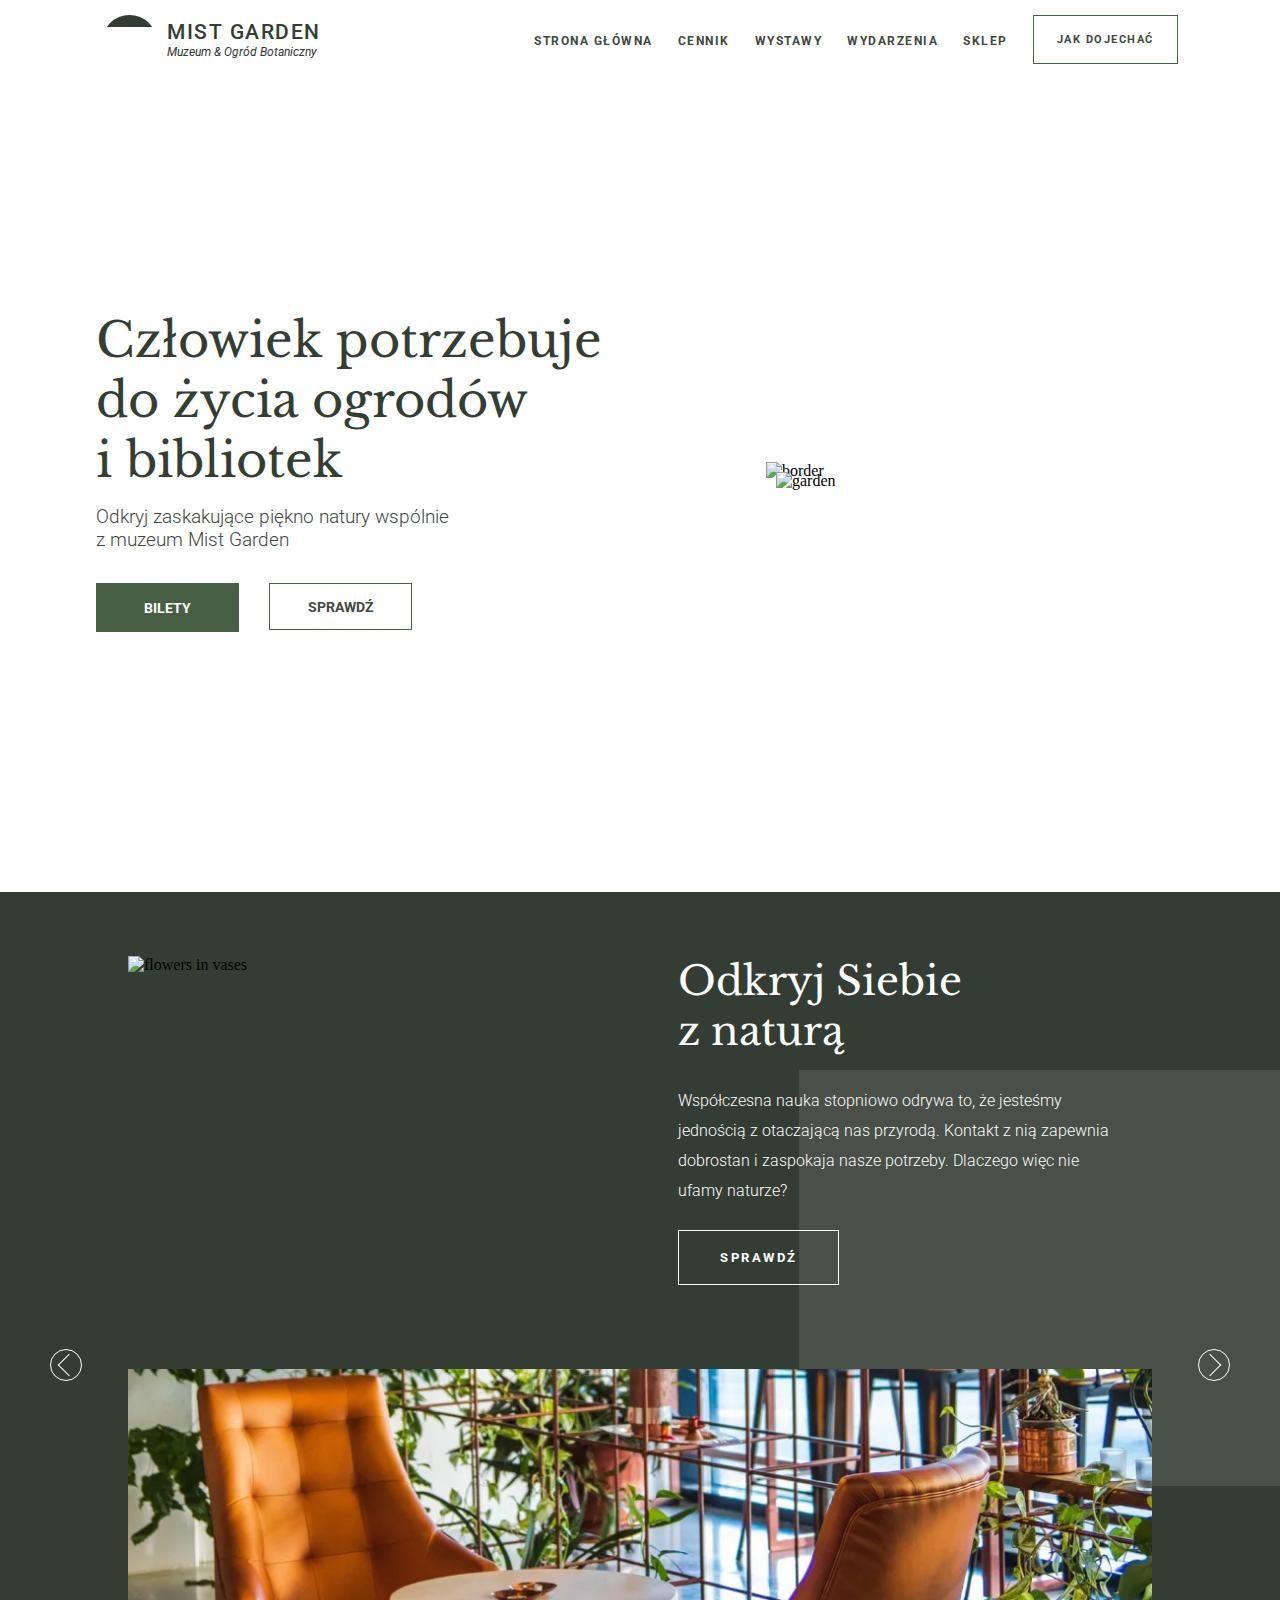
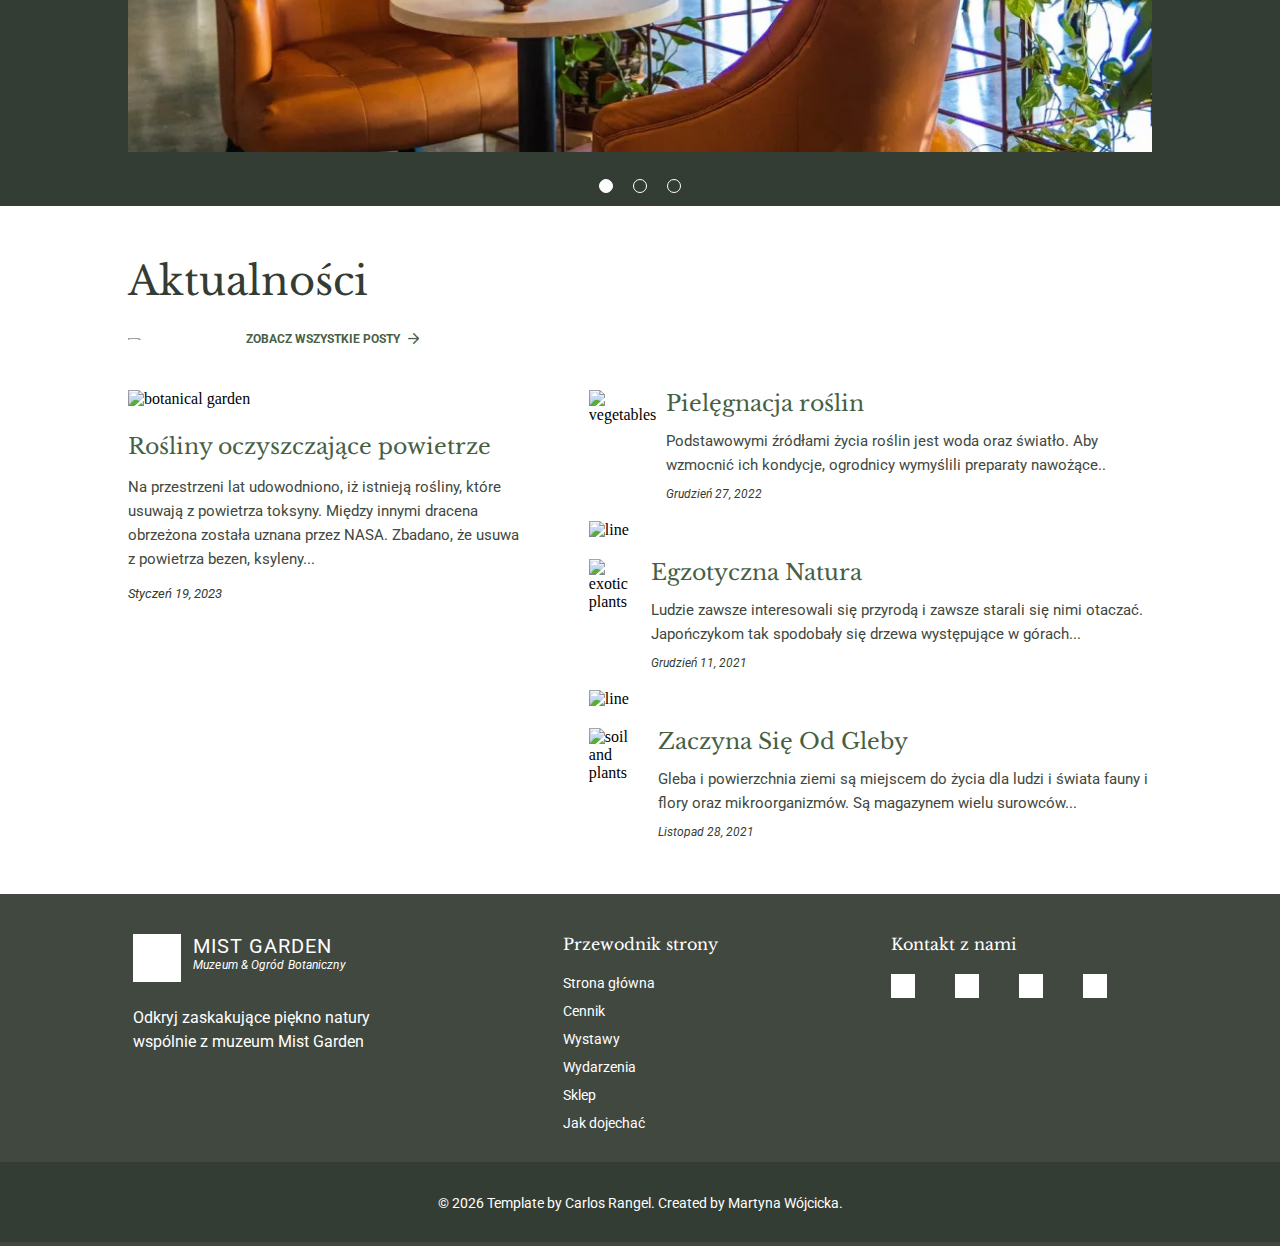
==== commit 85509d7c: "Convert images from jpg to webp" ====
--- a/index.html
+++ b/index.html
@@ -40,7 +40,7 @@
         <header>
             <div class="name-logo">
                 <a href="index.html" class="logo">
-                    <img alt="logo" src="../src/img/Group.svg">
+                    <img alt="logo" src="../src/img/Group.webp">
                 </a>
                 <a href="index.html"class="name">
                     <h1>MIST GARDEN</h1>
@@ -131,7 +131,7 @@
         <div id="slide1" class="background-color-second-section">
             <div class="second-container">
                 <div class="branch">
-                    <img alt="branch" src="src/img/Group.svg">
+                    <img alt="branch" src="src/img/Group.webp">
                 </div>
                 <div class="top-left-content">
                     <img alt="flowers in vases" src="src/img/Rectangle 21.png">
@@ -163,17 +163,17 @@
 
                 </div>
                 <div class="bottom-content">
-                    <img alt="table with armchairs" class="second-section-img" src="src/img/Rectangle 22.png">
+                    <img alt="table with armchairs" class="second-section-img" src="src/img/Rectangle 22.webp">
                 </div>
             </div>
         </div>
         <div id="slide2" class="background-color-second-section second-color">
             <div class="second-container">
                 <div class=" branch">
-                    <img alt="branch" src="src/img/Group.svg">
+                    <img alt="branch" src="src/img/Group.webp">
                 </div>
                 <div class="top-left-content">
-                    <img alt="woman replanting a flower" src="src/img/workshops-practice-plants.jpg">
+                    <img alt="woman replanting a flower" src="src/img/workshops-practice-plants.webp">
                 </div>
                 <div class="top-right-content">
                     <div class="second-section-title">
@@ -199,17 +199,17 @@
                     </div>
                 </div>
                 <div class="bottom-content">
-                    <img alt="replanting a flower" class="bottom-image-second-section" src="src/img/plant-care-gardening.jpg">
+                    <img alt="replanting a flower" class="bottom-image-second-section" src="src/img/plant-care-gardening.webp">
                 </div>
             </div>
         </div>
         <div id="slide3" class="background-color-second-section third-color">
             <div class="second-container">
                 <div class="branch">
-                    <img alt="branch" src="src/img/Group.svg">
+                    <img alt="branch" src="src/img/Group.webp">
                 </div>
                 <div class="top-left-content">
-                    <img alt="reading book in garden" src="src/img/books-reading-gardening.jpg">
+                    <img alt="reading book in garden" src="src/img/books-reading-gardening.webp">
                 </div>
                 <div class="top-right-content">
                     <div class="second-section-title">
@@ -236,7 +236,7 @@
 
                 </div>
                 <div class="bottom-content">
-                    <img alt="reading book in garden" class="second-section-img" src="src/img/library-books-theory.jpg">
+                    <img alt="reading book in garden" class="second-section-img" src="src/img/library-books-theory.webp">
                 </div>
             </div>
         </div>
@@ -263,7 +263,7 @@
                     <img alt="line" class="line" src="src/img/long-gray-line.png">
                     <button class="view-posts" href="pages/events.html">
                         <a href="pages/events.html">ZOBACZ WSZYSTKIE POSTY</a>
-                        <img alt="arrow" class="arrow" src="src/img/arrow-right.svg">
+                        <img alt="arrow" class="arrow" src="src/img/arrow-right.webp">
                     </button>
                 </div>
             </div>
@@ -344,7 +344,7 @@
                 <div class="first-column-flex">
                     <div class="footer-name-logo">
                         <div class="circle-logo">
-                            <img alt="logo" src="src/img/branch.svg">
+                            <img alt="logo" src="src/img/branch.webp">
                         </div>
                         <div class="footer-name">
                             <h4>MIST GARDEN</h4>
@@ -390,16 +390,16 @@
                     </div>
                     <div class="icons">
                         <div class="social-media">
-                            <a href="https://twitter.com/" target="_blank"><img alt="twitter icon" src="src/img/twitter.svg"></a>
+                            <a href="https://twitter.com/" target="_blank"><img alt="twitter icon" src="src/img/twitter.webp"></a>
                         </div>
                         <div class="social-media">
-                            <a href="https://www.facebook.com/" target="_blank"><img alt="facebook icon" src="src/img/facebook.svg"></a>
+                            <a href="https://www.facebook.com/" target="_blank"><img alt="facebook icon" src="src/img/facebook.webp"></a>
                         </div>
                         <div class="social-media">
-                            <a href="https://www.linkedin.com/" target="_blank"><img alt="linkedin icon" src="src/img/linkedin.svg"></a>
+                            <a href="https://www.linkedin.com/" target="_blank"><img alt="linkedin icon" src="src/img/linkedin.webp"></a>
                         </div>
                         <div class="social-media">
-                            <a href="https://mail.google.com/" target="_blank"><img alt="mail icon" src="src/img/mail.svg"></a>
+                            <a href="https://mail.google.com/" target="_blank"><img alt="mail icon" src="src/img/mail.webp"></a>
                         </div>
                     </div>
                 </div>
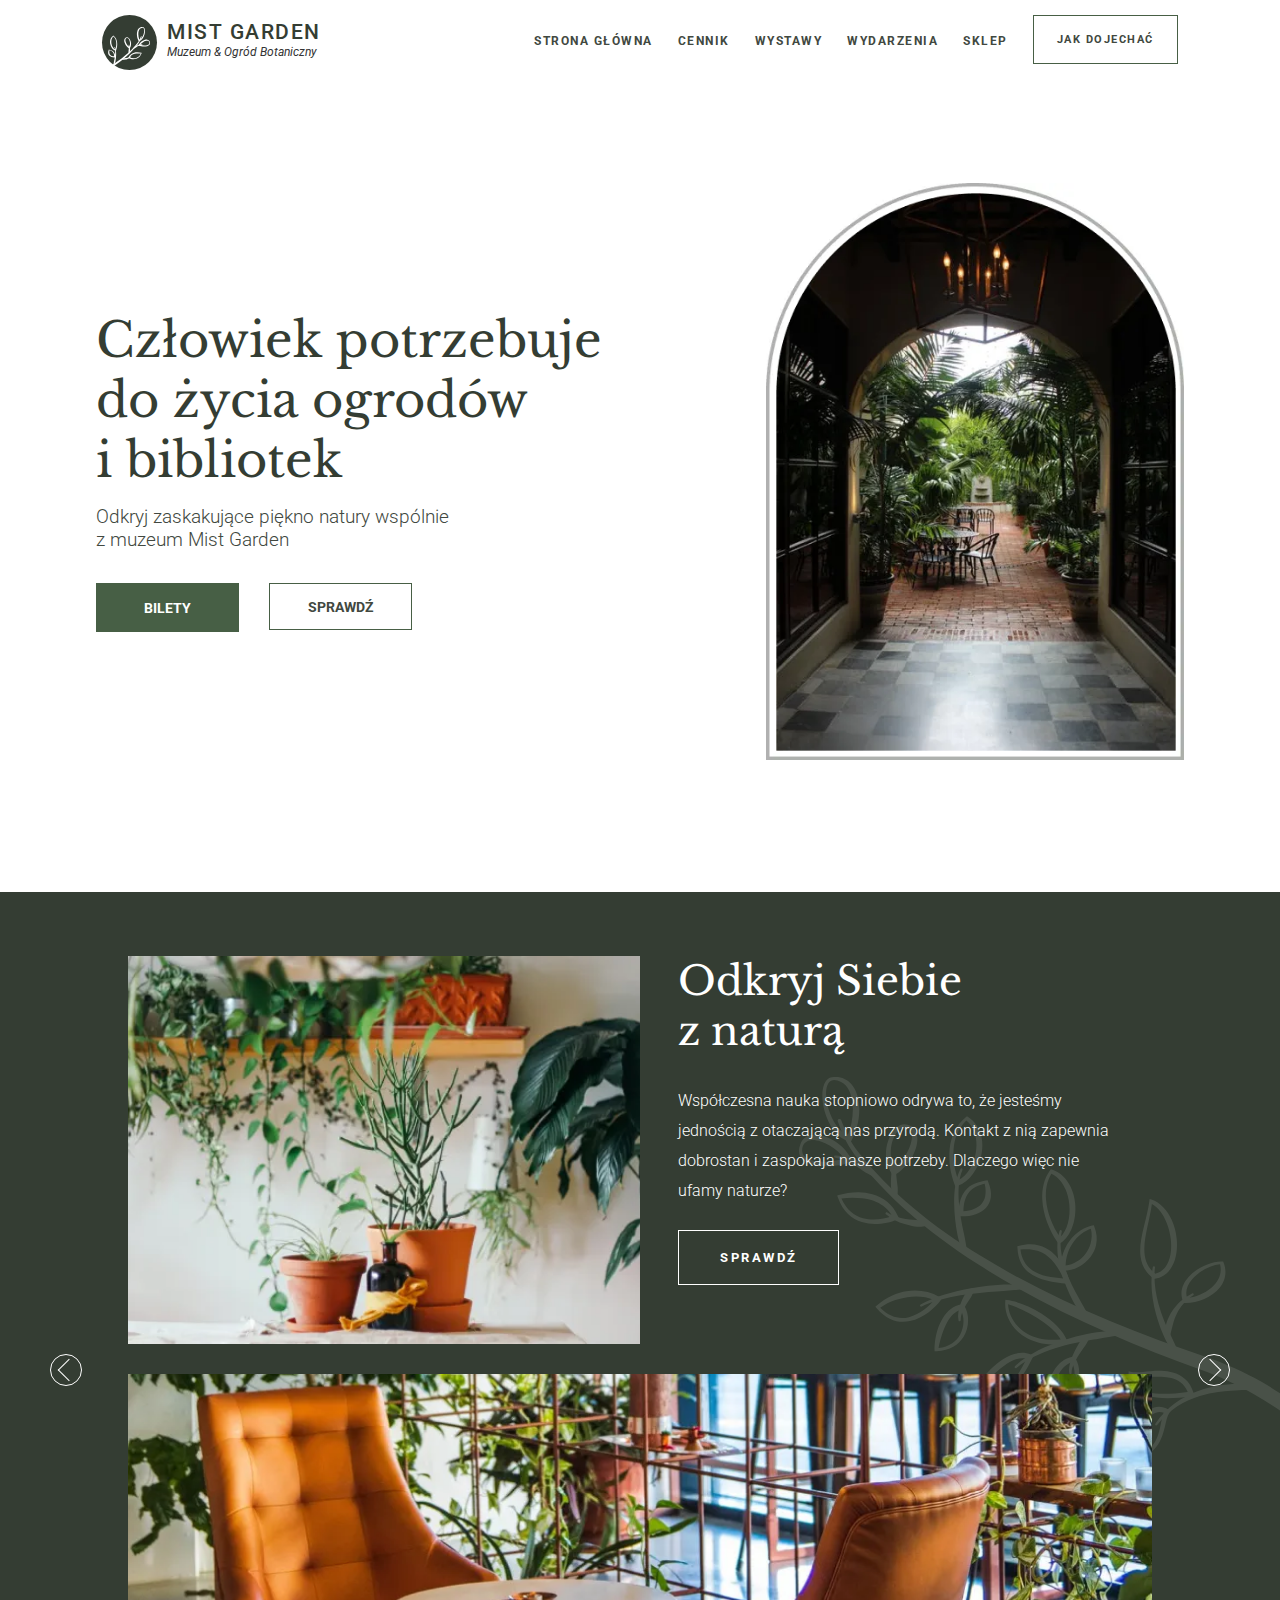
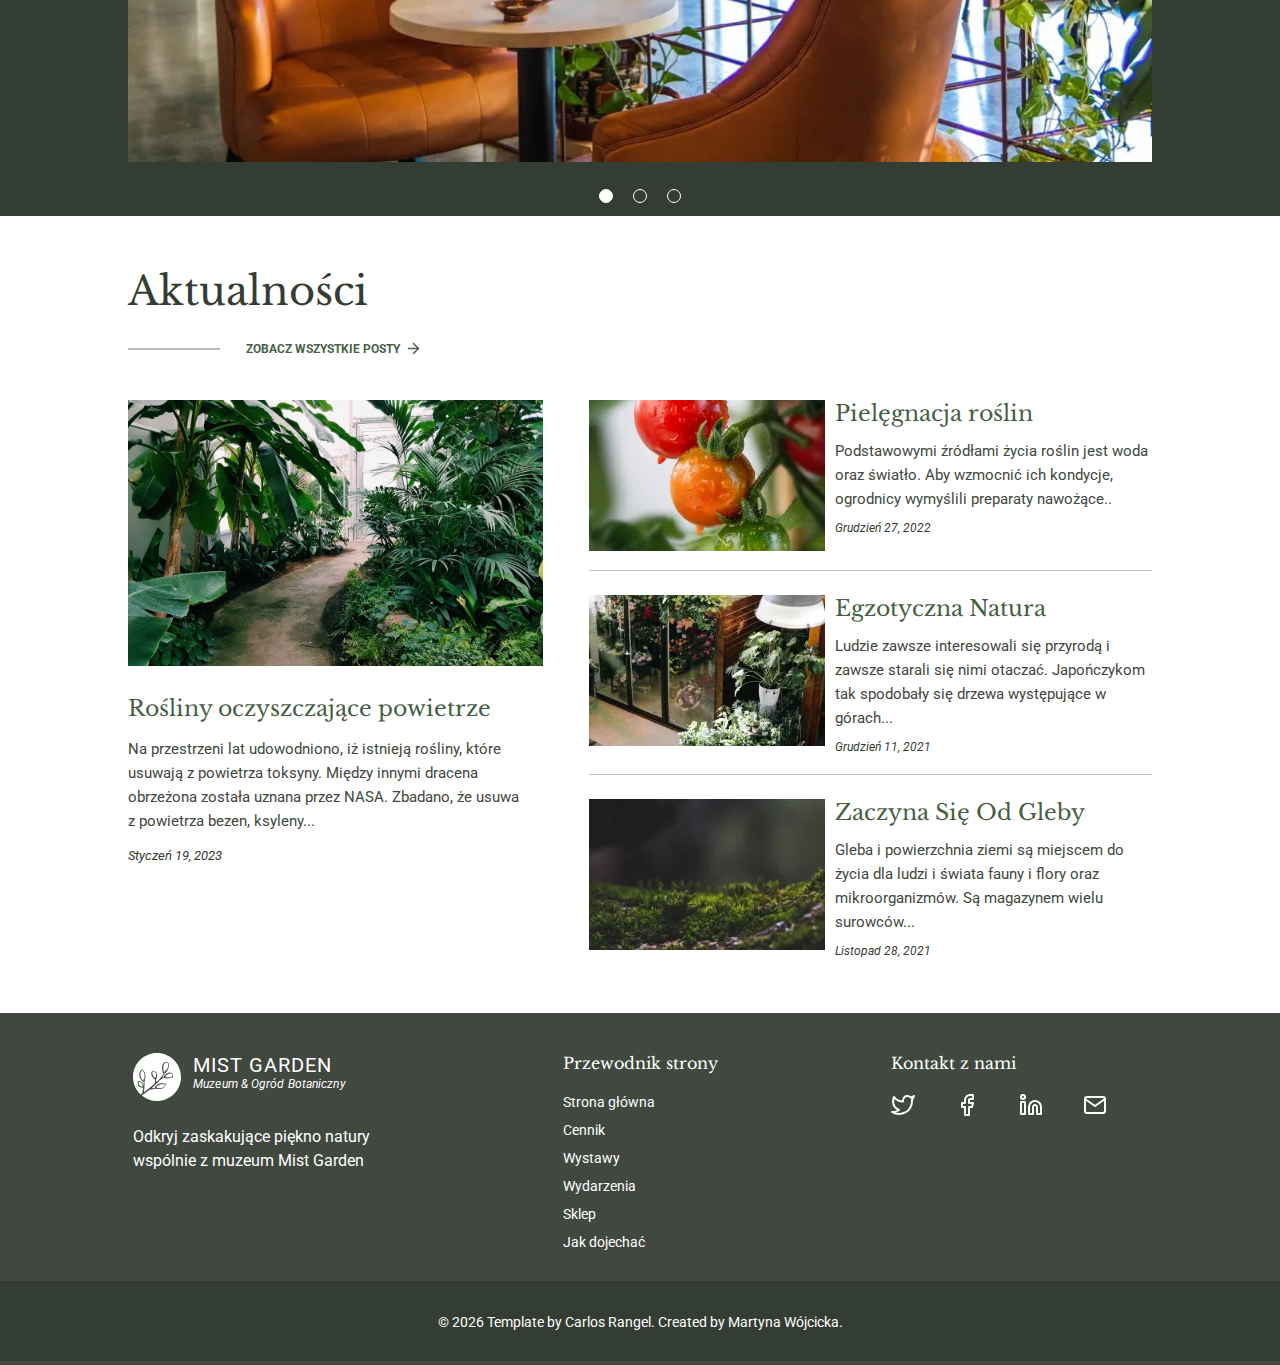
==== commit 133e7058: "Fix problems with images" ====
--- a/index.html
+++ b/index.html
@@ -9,6 +9,7 @@
     odwiedzenia ogródu botanicznego Mist Garden! Połącz przyjemność z nauką i weź udział także w warsztatach.">
     <meta name="keywords" content="ogród, ogród botaniczny, natura, florystyka">
     <title>Mist Garden</title>
+    <link rel="preload" type="text/css" href="src/css/style.css"/>
     <link rel="stylesheet" type="text/css" href="src/css/main-page/first-section.css" />
     <link rel="stylesheet" type="text/css" href="src/css/main-page/second-section.css" />
     <link rel="stylesheet" type="text/css" href="src/css/main-page/third-section.css" />
@@ -39,15 +40,15 @@
     <div id="first-section">
         <header>
             <div class="name-logo">
-                <a href="index.html" class="logo">
-                    <img alt="logo" src="../src/img/Group.webp">
+                <a href="index.html" aria-label="Kliknij w logo strony, aby zobaczyć stronę główną." class="logo">
+                    <img alt="logo" src="../src/img/Group.svg">
                 </a>
-                <a href="index.html"class="name">
+                <a href="index.html" aria-label="Kliknij w nazwę strony, aby zobaczyć stronę główną." class="name">
                     <h1>MIST GARDEN</h1>
                     <p>Muzeum & Ogród Botaniczny</p>
                 </a>
             </div>
-            <div id="hamburger-icon" class="menu-icon">
+            <div id="hamburger-icon" aira-label="menu" class="menu-icon">
                 <input aira-label="menu" id="checkbox" type="checkbox" name="" id="">
                 <div class="hamburger-lines" id="hamburger">
                     <span class="line line1"></span>
@@ -60,21 +61,21 @@
                 <div id="hamburger-menu">
                     <nav>
                         <ul>
-                            <li><a class="menu-link home-link" href="index.html">STRONA GŁÓWNA</a></li>
-                            <li><a class="menu-link" href="pages/pricelist.html">CENNIK</a></li>
-                            <li><a class="menu-link" href="pages/exhibitions.html">WYSTAWY</a></li>
-                            <li class="programs-events"><a class="menu-link" href="pages/events.html">WYDARZENIA</a>
+                            <li><a class="menu-link home-link" accesskey="M" aria-label="Kliknij aby przejść do strony głównej." href="index.html">STRONA GŁÓWNA</a></li>
+                            <li><a class="menu-link" accesskey="P" aria-label="Kliknij aby przejść do podstrony cennik." href="pages/pricelist.html">CENNIK</a></li>
+                            <li><a class="menu-link" accesskey="E" aria-label="Kliknij aby przejść do podstrony wystawy." href="pages/exhibitions.html">WYSTAWY</a></li>
+                            <li class="programs-events"><a class="menu-link" accesskey="H" aria-label="Kliknij aby przejść do podstrony wydarzenia." href="pages/events.html">WYDARZENIA</a>
                             </li>
-                            <li><a class="menu-link" href="pages/shop.html">SKLEP</a></li>
+                            <li><a class="menu-link" accesskey="S" aria-label="Kliknij aby przejść do podstrony sklep." href="pages/shop.html">SKLEP</a></li>
                         </ul>
-                        <a href="pages/contact.html" class="btn btn-menu">
+                        <a href="pages/contact.html" accesskey="C" aria-label="Kliknij aby przejść do podstrony jak dojechać." class="btn btn-menu">
                             <svg viewBox="0 0 180 60" class="border-button">
                                 <polyline points="179,1 179,59 1,59 1,1 179,1" class="bg-line" />
                                 <polyline points="179,1 179,59 1,59 1,1 179,1" class="hl-line" />
                             </svg>
                             <h4>jak dojechać</h4>
                         </a>
-                        <a class="menu-link btn-slide-menu" href="pages/contact.html">JAK DOJECHAĆ</a>
+                        <a class="menu-link btn-slide-menu" accesskey="" aria-label="Kliknij aby przejść do podstrony jak dojechać." href="pages/contact.html">JAK DOJECHAĆ</a>
                     </nav>
                 </div>
             </div>
@@ -98,7 +99,7 @@
                     </div>
                     <div class="first-section-text"></div>
                     <div class="buttons">
-                        <a hre="pages/pricelist.html">
+                        <a href="pages/pricelist.html">
                             <button class="btn btn-first-section btn-text">
                                 <svg viewBox="0 0 180 60" class="border-button">
                                     <polyline points="179,1 179,59 1,59 1,1 179,1" class="bg-line" />
@@ -107,7 +108,7 @@
                                 <h4>bilety</h4>
                             </button>
                         </a>
-                        <a hre="pages/events.html">
+                        <a href="pages/events.html">
                             <button class="btn btn-text btn-text-check">
                                 <svg viewBox="0 0 180 60" class="border-button">
                                     <polyline points="179,1 179,59 1,59 1,1 179,1" class="bg-line" />
@@ -122,7 +123,7 @@
             <div class="right-content">
                 <div class="border-and-img">
                     <img alt="border" class="border" src="src/img/frame-garden-gate.png">
-                    <img alt="garden" class="img-in-border" src="src/img/gate-entrance-gate.png">
+                    <img alt="garden" class="img-in-border" src="src/img/garden-gate-enter.png">
                 </div>
             </div>
         </div>
@@ -131,10 +132,10 @@
         <div id="slide1" class="background-color-second-section">
             <div class="second-container">
                 <div class="branch">
-                    <img alt="branch" src="src/img/Group.webp">
+                    <img alt="branch" src="src/img/Group.svg">
                 </div>
                 <div class="top-left-content">
-                    <img alt="flowers in vases" src="src/img/Rectangle 21.png">
+                    <img alt="flowers in vases" src="src/img/Rectangle 21.webp">
                 </div>
                 <div class="top-right-content">
                     <div class="second-section-title">
@@ -152,7 +153,7 @@
                         </p>
                     </div>
                     <div class="third-button">
-                        <a href="pages/events.html" class="button-hover btn">
+                        <a href="pages/events.html" aria-label="Kliknij aby sprawdzić szczegóły." class="button-hover btn">
                             <svg viewBox="0 0 180 60" class="border-button">
                                 <polyline points="179,1 179,59 1,59 1,1 179,1" class="bg-line" />
                                 <polyline points="179,1 179,59 1,59 1,1 179,1" class="hl-line" />
@@ -170,7 +171,7 @@
         <div id="slide2" class="background-color-second-section second-color">
             <div class="second-container">
                 <div class=" branch">
-                    <img alt="branch" src="src/img/Group.webp">
+                    <img alt="branch" src="src/img/Group.svg">
                 </div>
                 <div class="top-left-content">
                     <img alt="woman replanting a flower" src="src/img/workshops-practice-plants.webp">
@@ -189,7 +190,7 @@
                         </p>
                     </div>
                     <div class="third-button">
-                        <a href="pages/events.html" class="button-hover btn">
+                        <a href="pages/events.html" aria-label="Kliknij aby sprawdzić szczegóły." class="button-hover btn">
                             <svg viewBox="0 0 180 60" class="border-button">
                                 <polyline points="179,1 179,59 1,59 1,1 179,1" class="bg-line" />
                                 <polyline points="179,1 179,59 1,59 1,1 179,1" class="hl-line" />
@@ -206,7 +207,7 @@
         <div id="slide3" class="background-color-second-section third-color">
             <div class="second-container">
                 <div class="branch">
-                    <img alt="branch" src="src/img/Group.webp">
+                    <img alt="branch" src="src/img/Group.svg">
                 </div>
                 <div class="top-left-content">
                     <img alt="reading book in garden" src="src/img/books-reading-gardening.webp">
@@ -225,7 +226,7 @@
                         </p>
                     </div>
                     <div class="third-button">
-                        <a href="pages/events.html" class="button-hover btn">
+                        <a href="pages/events.html"  aria-label="Kliknij aby sprawdzić szczegóły." class="button-hover btn">
                             <svg viewBox="0 0 180 60" class="border-button">
                                 <polyline points="179,1 179,59 1,59 1,1 179,1" class="bg-line" />
                                 <polyline points="179,1 179,59 1,59 1,1 179,1" class="hl-line" />
@@ -260,10 +261,10 @@
                     <h3>Aktualności</h3>
                 </div>
                 <div class="third-section-subtitle">
-                    <img alt="line" class="line" src="src/img/long-gray-line.png">
-                    <button class="view-posts" href="pages/events.html">
-                        <a href="pages/events.html">ZOBACZ WSZYSTKIE POSTY</a>
-                        <img alt="arrow" class="arrow" src="src/img/arrow-right.webp">
+                    <img alt="line" class="line" src="src/img/long-gray-line.webp">
+                    <button class="view-posts" aria-label="Kliknij aby przejść do podstrony wydarzenia." href="pages/events.html">
+                        <a href="pages/events.html" aria-label="Kliknij aby przejść do podstrony wydarzenia.">ZOBACZ WSZYSTKIE POSTY</a>
+                        <img alt="arrow" class="arrow" src="src/img/arrow-right.svg">
                     </button>
                 </div>
             </div>
@@ -271,7 +272,7 @@
                 <div class="third-section-left-content">
                     <div class="third-section-left-bottom-content">
                         <div class="photo-garden">
-                            <img  alt="botanical garden" class="garden" src="src/img/botanical-garden-plants.png">
+                            <img  alt="botanical garden" class="garden" src="src/img/botanical-garden-plants.webp">
                         </div>
                         <div class="third-section-description">
                             <h3>Rośliny oczyszczające powietrze</h3>
@@ -285,12 +286,12 @@
                     </div>
                 </div>
                 <div class="long-line-third-section">
-                    <img alt="line" src="src/img/short-gray-line.png">
+                    <img alt="line" src="src/img/short-gray-line.webp">
                 </div>
                 <div class="third-section-right-content">
                     <div class="row">
                         <div class="photo">
-                            <img alt="vegetables" src="src/img/tomatoes-vegetables-plants.png">
+                            <img alt="vegetables" src="src/img/tomatoes-vegetables-plants.webp">
                         </div>
                         <div class="row-text">
                             <h3>Pielęgnacja roślin</h3>
@@ -302,11 +303,11 @@
                         </div>
                     </div>
                     <div class="long-line">
-                        <img alt="line" src="src/img/short-gray-line.png">
+                        <img alt="line" src="src/img/short-gray-line.webp">
                     </div>
                     <div class="row">
                         <div class="photo">
-                            <img alt="exotic plants" src="src/img/exotic-nature-plants.png">
+                            <img alt="exotic plants" src="src/img/exotic-nature-plants.webp">
                         </div>
                         <div class="row-text">
                             <h3>Egzotyczna Natura</h3>
@@ -318,11 +319,11 @@
                         </div>
                     </div>
                     <div class="long-line">
-                        <img alt="line" src="src/img/short-gray-line.png">
+                        <img alt="line" src="src/img/short-gray-line.webp">
                     </div>
                     <div class="row">
                         <div class="photo">
-                            <img alt="soil and plants" src="src/img/soil-plants-planting.png">
+                            <img alt="soil and plants" src="src/img/soil-plants-planting.webp">
                         </div>
                         <div class="row-text">
                             <h3>Zaczyna Się Od Gleby</h3>
@@ -344,7 +345,7 @@
                 <div class="first-column-flex">
                     <div class="footer-name-logo">
                         <div class="circle-logo">
-                            <img alt="logo" src="src/img/branch.webp">
+                            <img alt="logo" src="src/img/branch.svg">
                         </div>
                         <div class="footer-name">
                             <h4>MIST GARDEN</h4>
@@ -363,22 +364,22 @@
                     </div>
                     <div class="container-text-link">
                         <div class="text-link">
-                            <a href="index.html">Strona główna</a>
-                        </div>
-                        <div class="text-link">
-                            <a href="pages/pricelist.html">Cennik</a>
-                        </div>
-                        <div class="text-link">
-                            <a href="pages/exhibitions.html">Wystawy</a>
-                        </div>
-                        <div class="text-link">
-                            <a href="pages/events.html">Wydarzenia</a>
-                        </div>
-                        <div class="text-link">
-                            <a href="pages/shop.html">Sklep</a>
-                        </div>
-                        <div class="text-link">
-                            <a href="pages/contact.html">Jak dojechać</a>
+                            <a href="index.html" accesskey="M" aria-label="Kliknij aby przejść do srony głównej.">Strona główna</a>
+                        </div>
+                        <div class="text-link">
+                            <a href="pages/pricelist.html" accesskey="P" aria-label="Kliknij aby przejść do podstrony cennik.">Cennik</a>
+                        </div>
+                        <div class="text-link">
+                            <a href="pages/exhibitions.html" accesskey="E" aria-label="Kliknij aby przejść do podstrony wystawy.">Wystawy</a>
+                        </div>
+                        <div class="text-link">
+                            <a href="pages/events.html" aria-label="Kliknij aby przejść do podstrony wydarzenia.">Wydarzenia</a>
+                        </div>
+                        <div class="text-link">
+                            <a href="pages/shop.html" accesskey="S" aria-label="Kliknij aby przejść do podstrony sklep.">Sklep</a>
+                        </div>
+                        <div class="text-link">
+                            <a href="pages/contact.html" accesskey="C" aria-label="Kliknij aby przejść do podstrony jak dojechać.">Jak dojechać</a>
                         </div>
                     </div>
                 </div>
@@ -390,16 +391,16 @@
                     </div>
                     <div class="icons">
                         <div class="social-media">
-                            <a href="https://twitter.com/" target="_blank"><img alt="twitter icon" src="src/img/twitter.webp"></a>
+                            <a href="https://twitter.com/" accesskey="T" aria-label="Kliknij aby przejść do profilu na platformie twitter." target="_blank"><img alt="twitter icon" src="src/img/twitter.svg"></a>
                         </div>
                         <div class="social-media">
-                            <a href="https://www.facebook.com/" target="_blank"><img alt="facebook icon" src="src/img/facebook.webp"></a>
+                            <a href="https://www.facebook.com/" accesskey="F" aria-label="Kliknij aby przejść do profilu na platformie facebook." target="_blank"><img alt="facebook icon" src="src/img/facebook.svg"></a>
                         </div>
                         <div class="social-media">
-                            <a href="https://www.linkedin.com/" target="_blank"><img alt="linkedin icon" src="src/img/linkedin.webp"></a>
+                            <a href="https://www.linkedin.com/" accesskey="L" aria-label="Kliknij aby przejść do profilu na platformie linkedin." target="_blank"><img alt="linkedin icon" src="src/img/linkedin.svg"></a>
                         </div>
                         <div class="social-media">
-                            <a href="https://mail.google.com/" target="_blank"><img alt="mail icon" src="src/img/mail.webp"></a>
+                            <a href="https://mail.google.com/" accesskey="G" aria-label="Kliknij aby przejść do profilu na platformie gmail." target="_blank"><img alt="mail icon" src="src/img/mail.svg"></a>
                         </div>
                     </div>
                 </div>
--- a/src/css/style.css
+++ b/src/css/style.css
@@ -0,0 +1,3 @@
+* {
+    font-display: optional;
+}
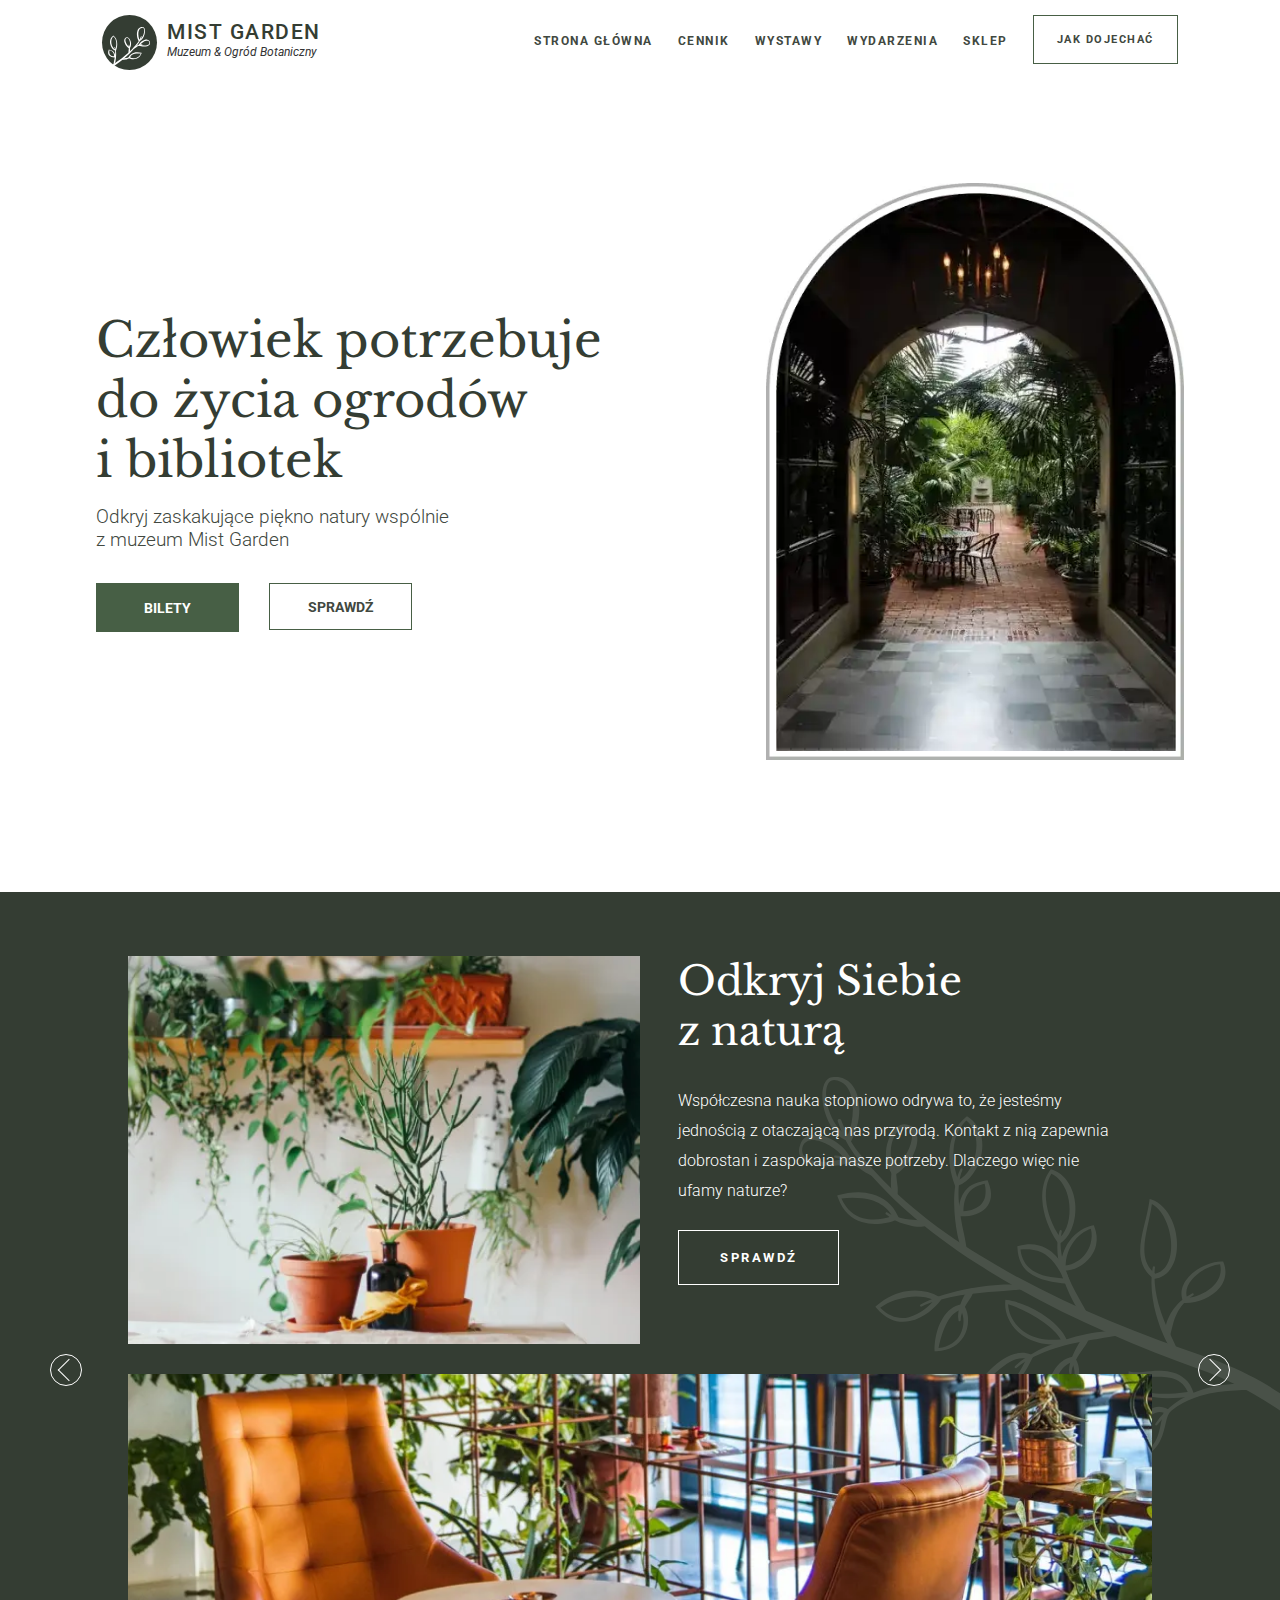
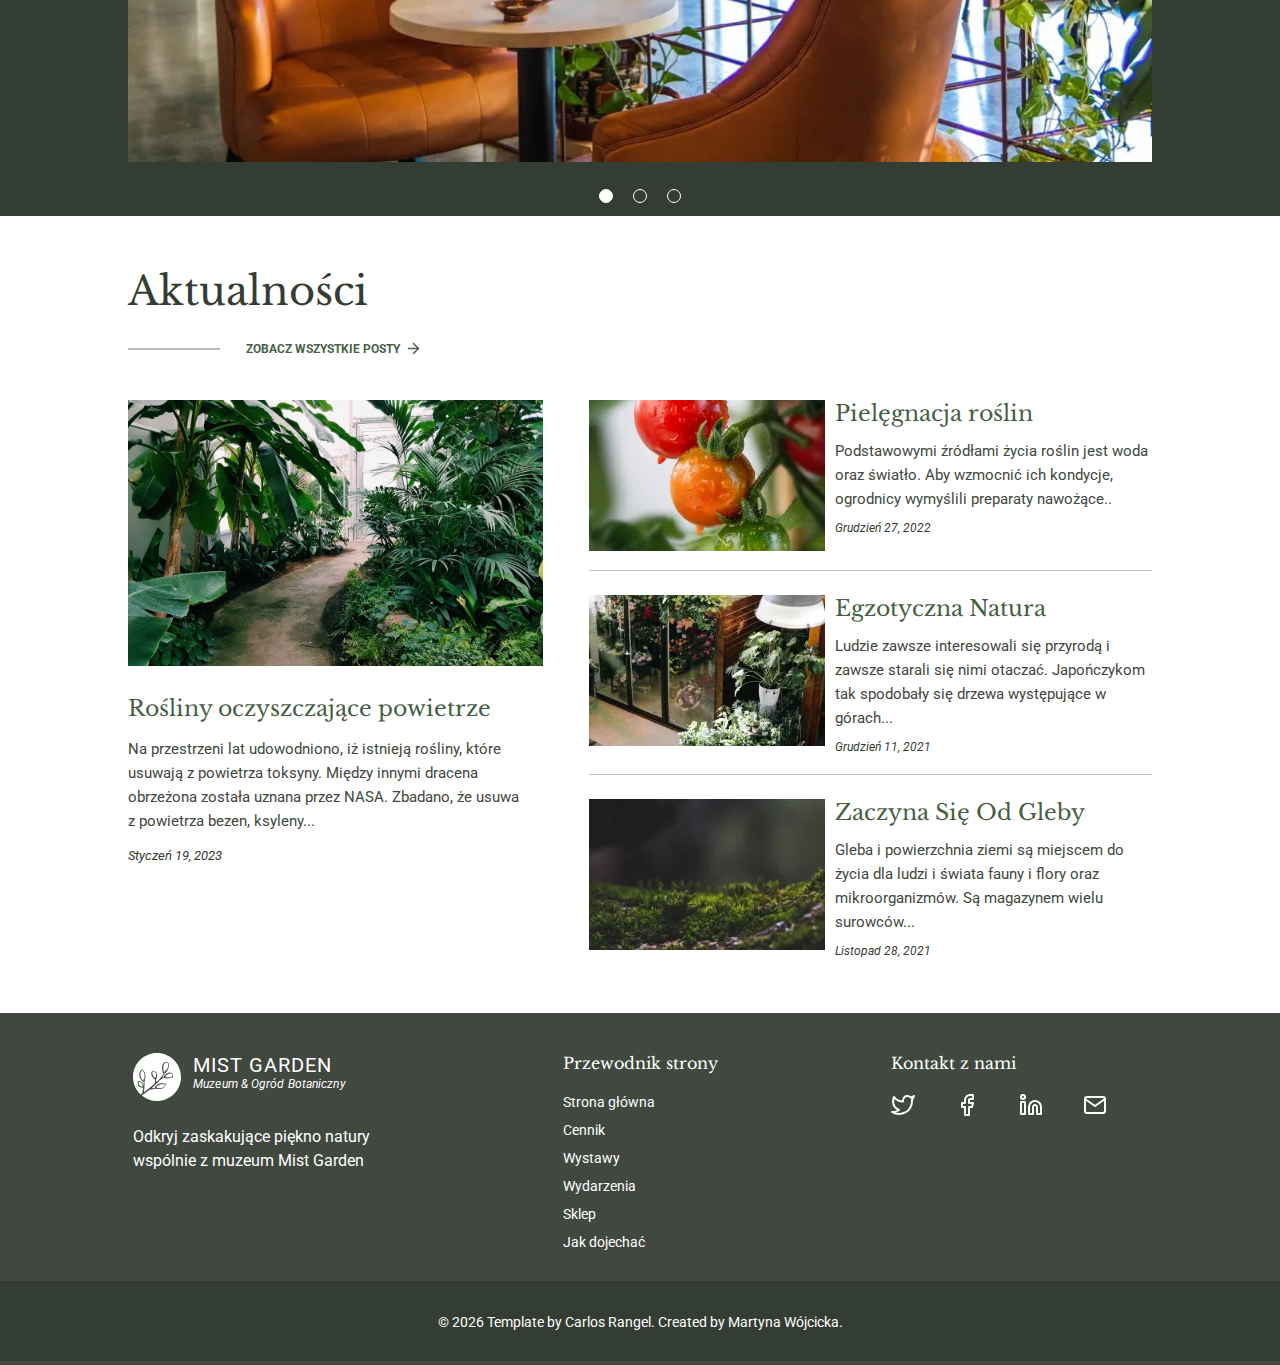
==== commit 9bfe2e26: "Add aria-hidden=true and loading=lazy to images" ====
--- a/index.html
+++ b/index.html
@@ -8,6 +8,7 @@
     <meta name="description" content="Kochasz naturę i lubisz podziwiać jej uroki? Zapraszmy was do
     odwiedzenia ogródu botanicznego Mist Garden! Połącz przyjemność z nauką i weź udział także w warsztatach.">
     <meta name="keywords" content="ogród, ogród botaniczny, natura, florystyka">
+    <meta http-equiv="refresh">
     <title>Mist Garden</title>
     <link rel="preload" type="text/css" href="src/css/style.css"/>
     <link rel="stylesheet" type="text/css" href="src/css/main-page/first-section.css" />
@@ -41,7 +42,7 @@
         <header>
             <div class="name-logo">
                 <a href="index.html" aria-label="Kliknij w logo strony, aby zobaczyć stronę główną." class="logo">
-                    <img alt="logo" src="../src/img/Group.svg">
+                    <img aria-hidden="true"  alt="logo" src="../src/img/Group.svg">
                 </a>
                 <a href="index.html" aria-label="Kliknij w nazwę strony, aby zobaczyć stronę główną." class="name">
                     <h1>MIST GARDEN</h1>
@@ -49,7 +50,7 @@
                 </a>
             </div>
             <div id="hamburger-icon" aira-label="menu" class="menu-icon">
-                <input aira-label="menu" id="checkbox" type="checkbox" name="" id="">
+                <label><input aira-label="menu" id="checkbox" type="checkbox" name="" id=""></label>
                 <div class="hamburger-lines" id="hamburger">
                     <span class="line line1"></span>
                     <span class="line line2"></span>
@@ -122,8 +123,8 @@
             </div>
             <div class="right-content">
                 <div class="border-and-img">
-                    <img alt="border" class="border" src="src/img/frame-garden-gate.png">
-                    <img alt="garden" class="img-in-border" src="src/img/garden-gate-enter.png">
+                    <img aria-hidden="true" alt="border" class="border" src="src/img/frame-garden-gate.png">
+                    <img aria-hidden="true" alt="garden" class="img-in-border" src="src/img/garden-gate-enter.webp">
                 </div>
             </div>
         </div>
@@ -132,10 +133,10 @@
         <div id="slide1" class="background-color-second-section">
             <div class="second-container">
                 <div class="branch">
-                    <img alt="branch" src="src/img/Group.svg">
+                    <img aria-hidden="true" alt="branch" src="src/img/Group.svg">
                 </div>
                 <div class="top-left-content">
-                    <img alt="flowers in vases" src="src/img/Rectangle 21.webp">
+                    <img loading="lazy" aria-hidden="true" alt="flowers in vases" src="src/img/Rectangle 21.webp">
                 </div>
                 <div class="top-right-content">
                     <div class="second-section-title">
@@ -164,17 +165,17 @@
 
                 </div>
                 <div class="bottom-content">
-                    <img alt="table with armchairs" class="second-section-img" src="src/img/Rectangle 22.webp">
+                    <img loading="lazy" aria-hidden="true" alt="table with armchairs" class="second-section-img" src="src/img/Rectangle 22.webp">
                 </div>
             </div>
         </div>
         <div id="slide2" class="background-color-second-section second-color">
             <div class="second-container">
                 <div class=" branch">
-                    <img alt="branch" src="src/img/Group.svg">
+                    <img loading="lazy" aria-hidden="true" alt="branch" src="src/img/Group.svg">
                 </div>
                 <div class="top-left-content">
-                    <img alt="woman replanting a flower" src="src/img/workshops-practice-plants.webp">
+                    <img loading="lazy" aria-hidden="true" alt="woman replanting a flower" src="src/img/workshops-practice-plants.webp">
                 </div>
                 <div class="top-right-content">
                     <div class="second-section-title">
@@ -200,17 +201,17 @@
                     </div>
                 </div>
                 <div class="bottom-content">
-                    <img alt="replanting a flower" class="bottom-image-second-section" src="src/img/plant-care-gardening.webp">
+                    <img loading="lazy" aria-hidden="true" alt="replanting a flower" class="bottom-image-second-section" src="src/img/plant-care-gardening.webp">
                 </div>
             </div>
         </div>
         <div id="slide3" class="background-color-second-section third-color">
             <div class="second-container">
                 <div class="branch">
-                    <img alt="branch" src="src/img/Group.svg">
+                    <img loading="lazy" aria-hidden="true" alt="branch" src="src/img/Group.svg">
                 </div>
                 <div class="top-left-content">
-                    <img alt="reading book in garden" src="src/img/books-reading-gardening.webp">
+                    <img loading="lazy" aria-hidden="true" alt="reading book in garden" src="src/img/books-reading-gardening.webp">
                 </div>
                 <div class="top-right-content">
                     <div class="second-section-title">
@@ -237,7 +238,7 @@
 
                 </div>
                 <div class="bottom-content">
-                    <img alt="reading book in garden" class="second-section-img" src="src/img/library-books-theory.webp">
+                    <img loading="lazy" aria-hidden="true" alt="reading book in garden" class="second-section-img" src="src/img/library-books-theory.webp">
                 </div>
             </div>
         </div>
@@ -261,10 +262,10 @@
                     <h3>Aktualności</h3>
                 </div>
                 <div class="third-section-subtitle">
-                    <img alt="line" class="line" src="src/img/long-gray-line.webp">
+                    <img loading="lazy" aria-hidden="true" alt="line" class="line" src="src/img/long-gray-line.webp">
                     <button class="view-posts" aria-label="Kliknij aby przejść do podstrony wydarzenia." href="pages/events.html">
                         <a href="pages/events.html" aria-label="Kliknij aby przejść do podstrony wydarzenia.">ZOBACZ WSZYSTKIE POSTY</a>
-                        <img alt="arrow" class="arrow" src="src/img/arrow-right.svg">
+                        <img loading="lazy" aria-hidden="true" alt="arrow" class="arrow" src="src/img/arrow-right.svg">
                     </button>
                 </div>
             </div>
@@ -272,7 +273,7 @@
                 <div class="third-section-left-content">
                     <div class="third-section-left-bottom-content">
                         <div class="photo-garden">
-                            <img  alt="botanical garden" class="garden" src="src/img/botanical-garden-plants.webp">
+                            <img loading="lazy" aria-hidden="true" alt="botanical garden" class="garden" src="src/img/botanical-garden-plants.webp">
                         </div>
                         <div class="third-section-description">
                             <h3>Rośliny oczyszczające powietrze</h3>
@@ -286,12 +287,12 @@
                     </div>
                 </div>
                 <div class="long-line-third-section">
-                    <img alt="line" src="src/img/short-gray-line.webp">
+                    <img loading="lazy" aria-hidden="true" alt="line" src="src/img/short-gray-line.webp">
                 </div>
                 <div class="third-section-right-content">
                     <div class="row">
                         <div class="photo">
-                            <img alt="vegetables" src="src/img/tomatoes-vegetables-plants.webp">
+                            <img loading="lazy" aria-hidden="true" alt="vegetables" src="src/img/tomatoes-vegetables-plants.webp">
                         </div>
                         <div class="row-text">
                             <h3>Pielęgnacja roślin</h3>
@@ -303,11 +304,11 @@
                         </div>
                     </div>
                     <div class="long-line">
-                        <img alt="line" src="src/img/short-gray-line.webp">
+                        <img loading="lazy" aria-hidden="true" alt="line" src="src/img/short-gray-line.webp">
                     </div>
                     <div class="row">
                         <div class="photo">
-                            <img alt="exotic plants" src="src/img/exotic-nature-plants.webp">
+                            <img loading="lazy" aria-hidden="true" alt="exotic plants" src="src/img/exotic-nature-plants.webp">
                         </div>
                         <div class="row-text">
                             <h3>Egzotyczna Natura</h3>
@@ -319,11 +320,11 @@
                         </div>
                     </div>
                     <div class="long-line">
-                        <img alt="line" src="src/img/short-gray-line.webp">
+                        <img loading="lazy" aria-hidden="true" alt="line" src="src/img/short-gray-line.webp">
                     </div>
                     <div class="row">
                         <div class="photo">
-                            <img alt="soil and plants" src="src/img/soil-plants-planting.webp">
+                            <img loading="lazy" aria-hidden="true" alt="soil and plants" src="src/img/soil-plants-planting.webp">
                         </div>
                         <div class="row-text">
                             <h3>Zaczyna Się Od Gleby</h3>
@@ -345,7 +346,7 @@
                 <div class="first-column-flex">
                     <div class="footer-name-logo">
                         <div class="circle-logo">
-                            <img alt="logo" src="src/img/branch.svg">
+                            <img loading="lazy" aria-hidden="true" alt="logo" src="src/img/branch.svg">
                         </div>
                         <div class="footer-name">
                             <h4>MIST GARDEN</h4>
@@ -364,7 +365,7 @@
                     </div>
                     <div class="container-text-link">
                         <div class="text-link">
-                            <a href="index.html" accesskey="M" aria-label="Kliknij aby przejść do srony głównej.">Strona główna</a>
+                            <a href="index.html" accesskey="M" aria-label="Kliknij aby przejść do strony głównej.">Strona główna</a>
                         </div>
                         <div class="text-link">
                             <a href="pages/pricelist.html" accesskey="P" aria-label="Kliknij aby przejść do podstrony cennik.">Cennik</a>
@@ -391,16 +392,16 @@
                     </div>
                     <div class="icons">
                         <div class="social-media">
-                            <a href="https://twitter.com/" accesskey="T" aria-label="Kliknij aby przejść do profilu na platformie twitter." target="_blank"><img alt="twitter icon" src="src/img/twitter.svg"></a>
+                            <a href="https://twitter.com/" accesskey="T" aria-label="Kliknij aby przejść do profilu na platformie twitter." target="_blank"><img loading="lazy" aria-hidden="true" alt="twitter icon" src="src/img/twitter.svg"></a>
                         </div>
                         <div class="social-media">
-                            <a href="https://www.facebook.com/" accesskey="F" aria-label="Kliknij aby przejść do profilu na platformie facebook." target="_blank"><img alt="facebook icon" src="src/img/facebook.svg"></a>
+                            <a href="https://www.facebook.com/" accesskey="F" aria-label="Kliknij aby przejść do profilu na platformie facebook." target="_blank"><img loading="lazy" aria-hidden="true" alt="facebook icon" src="src/img/facebook.svg"></a>
                         </div>
                         <div class="social-media">
-                            <a href="https://www.linkedin.com/" accesskey="L" aria-label="Kliknij aby przejść do profilu na platformie linkedin." target="_blank"><img alt="linkedin icon" src="src/img/linkedin.svg"></a>
+                            <a href="https://www.linkedin.com/" accesskey="L" aria-label="Kliknij aby przejść do profilu na platformie linkedin." target="_blank"><img loading="lazy" aria-hidden="true" alt="linkedin icon" src="src/img/linkedin.svg"></a>
                         </div>
                         <div class="social-media">
-                            <a href="https://mail.google.com/" accesskey="G" aria-label="Kliknij aby przejść do profilu na platformie gmail." target="_blank"><img alt="mail icon" src="src/img/mail.svg"></a>
+                            <a href="https://mail.google.com/" accesskey="G" aria-label="Kliknij aby przejść do profilu na platformie gmail." target="_blank"><img loading="lazy" aria-hidden="true" alt="mail icon" src="src/img/mail.svg"></a>
                         </div>
                     </div>
                 </div>
--- a/src/css/main-page/responsive-main-page/max-width992.css
+++ b/src/css/main-page/responsive-main-page/max-width992.css
@@ -652,6 +652,7 @@
 
     .text-link a {
         font-size: 10px;
+        padding: 20px;
     }
 
     .social-media img {
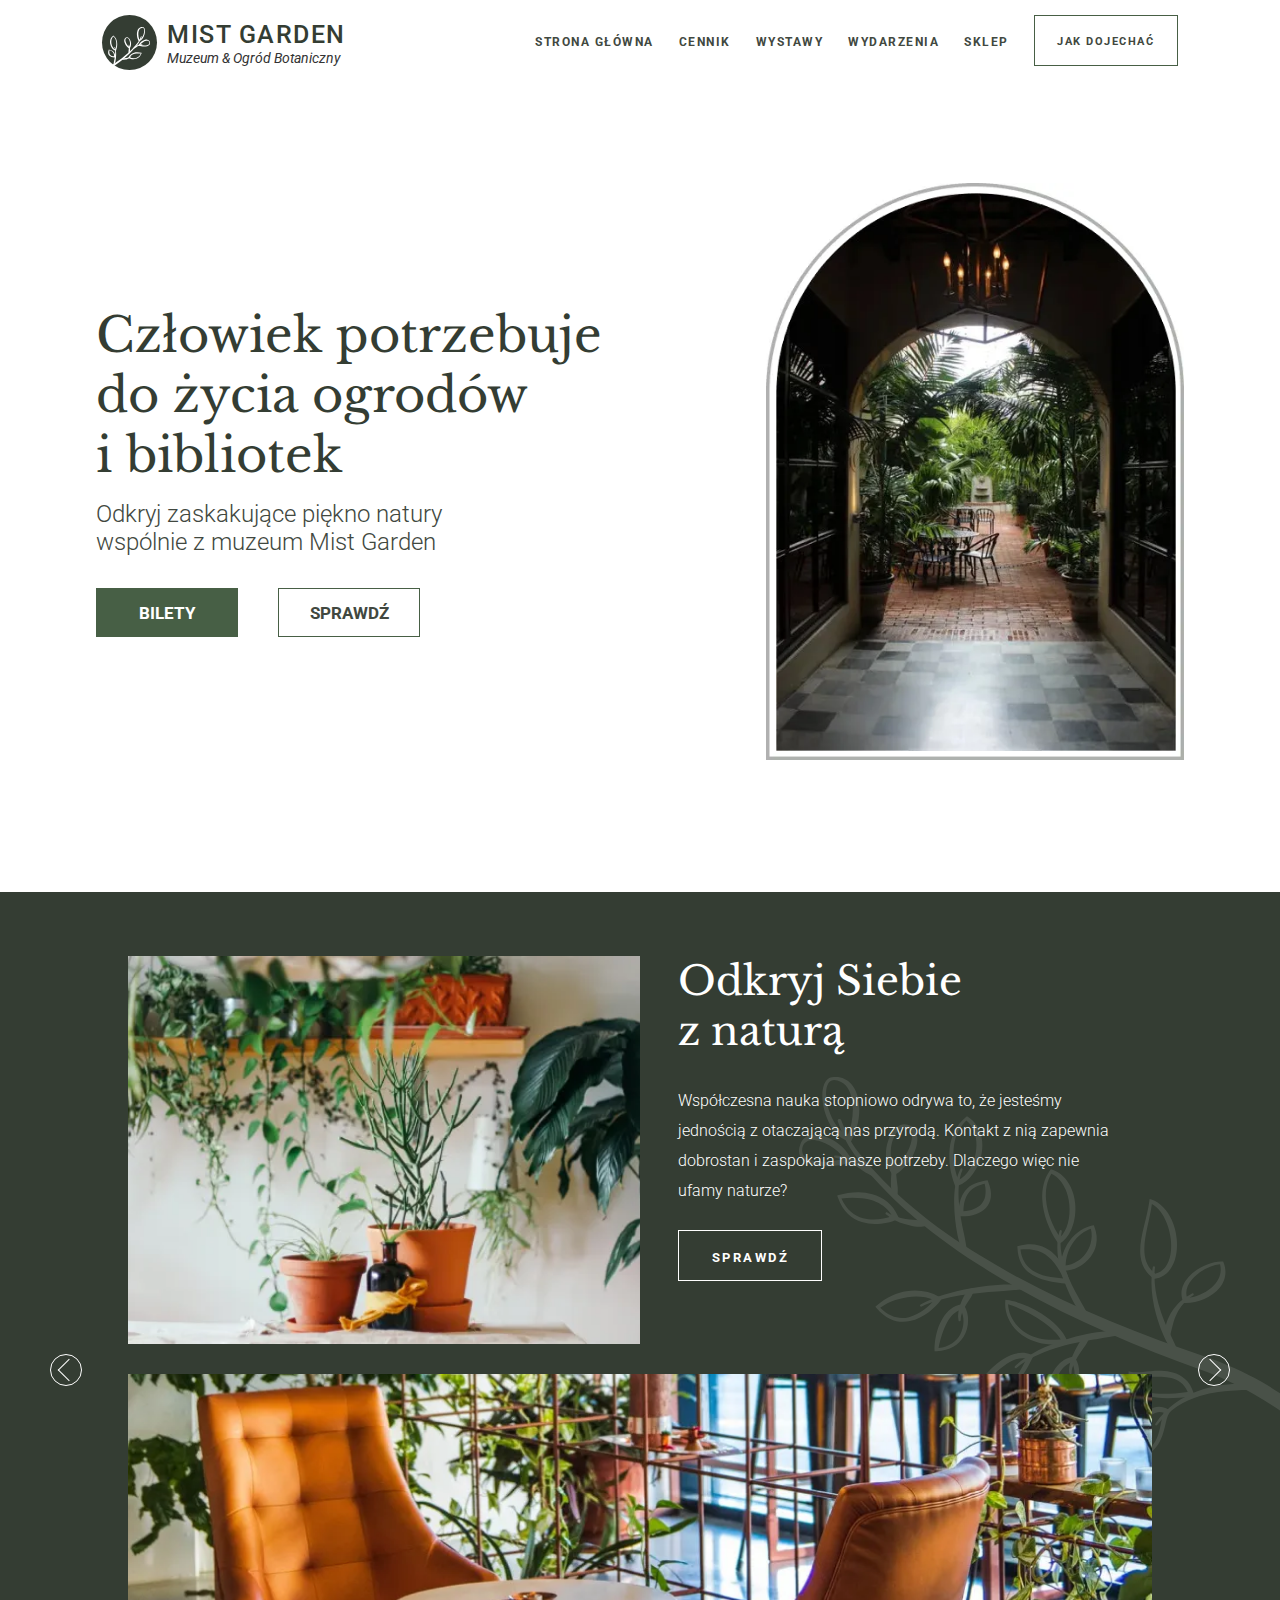
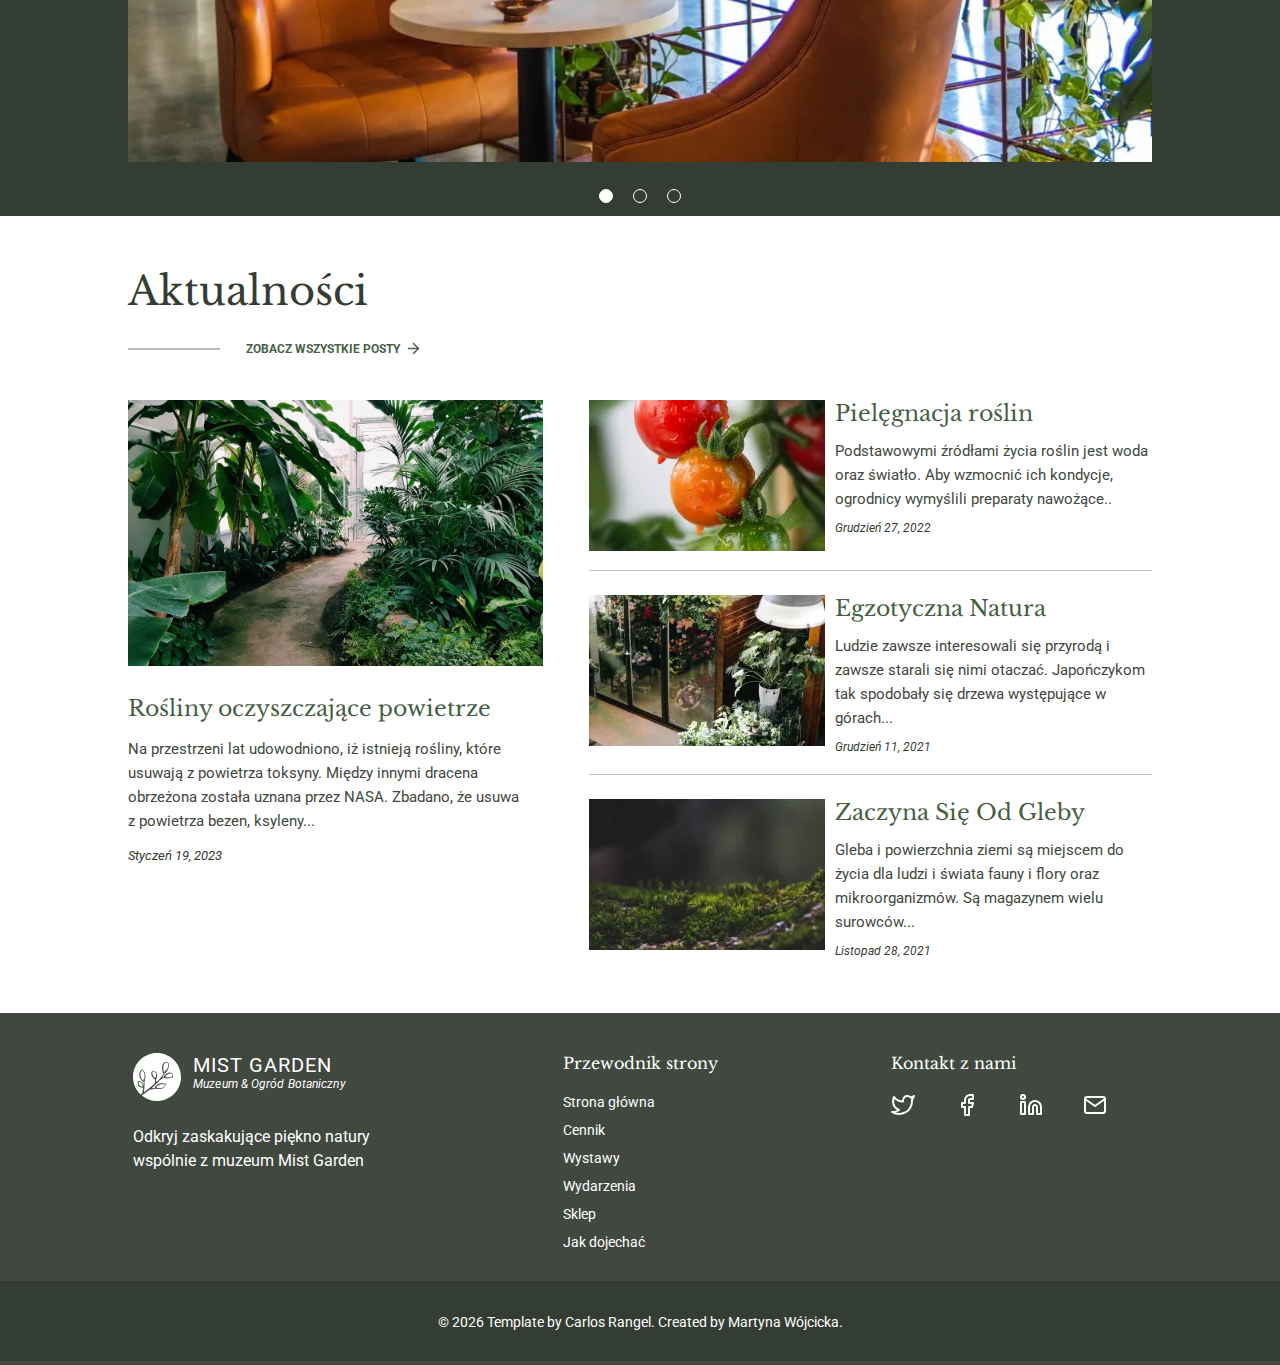
==== commit 5d3c9ff2: "Resize images" ====
--- a/index.html
+++ b/index.html
@@ -35,6 +35,12 @@
     <link
         href="https://fonts.googleapis.com/css2?family=Libre+Baskerville&family=Roboto:ital,wght@0,300;0,400;0,500;0,700;1,400&display=swap"
         rel="stylesheet">
+    <link rel="stylesheet" type="text/css" href="src/css/header and footer/max-width1800.css">
+    <link rel="stylesheet" type="text/css" href="src/css/header and footer/max-width1400.css">
+    <link rel="stylesheet" type="text/css" href="src/css/header and footer/max-width1200.css">
+    <link rel="stylesheet" type="text/css" href="src/css/header and footer/max-width992.css">
+    <link rel="stylesheet" type="text/css" href="src/css/header and footer/max-width768.css">
+    <link rel="stylesheet" type="text/css" href="src/css/header and footer/max-width414.css">
 </head>
 
 <body>
@@ -124,7 +130,7 @@
             <div class="right-content">
                 <div class="border-and-img">
                     <img aria-hidden="true" alt="border" class="border" src="src/img/frame-garden-gate.png">
-                    <img aria-hidden="true" alt="garden" class="img-in-border" src="src/img/garden-gate-enter.webp">
+                    <img aria-hidden="true" alt="garden" class="img-in-border" src="src/img/gate-garden-enter.png">
                 </div>
             </div>
         </div>
@@ -175,7 +181,7 @@
                     <img loading="lazy" aria-hidden="true" alt="branch" src="src/img/Group.svg">
                 </div>
                 <div class="top-left-content">
-                    <img loading="lazy" aria-hidden="true" alt="woman replanting a flower" src="src/img/workshops-practice-plants.webp">
+                    <img loading="lazy" aria-hidden="true" alt="woman replanting a flower" src="src/img/plant-workshop-planting.webp">
                 </div>
                 <div class="top-right-content">
                     <div class="second-section-title">
@@ -201,7 +207,7 @@
                     </div>
                 </div>
                 <div class="bottom-content">
-                    <img loading="lazy" aria-hidden="true" alt="replanting a flower" class="bottom-image-second-section" src="src/img/plant-care-gardening.webp">
+                    <img loading="lazy" aria-hidden="true" alt="replanting a flower" class="bottom-image-second-section" src="src/img/plant-hand-nature.webp">
                 </div>
             </div>
         </div>
@@ -238,7 +244,7 @@
 
                 </div>
                 <div class="bottom-content">
-                    <img loading="lazy" aria-hidden="true" alt="reading book in garden" class="second-section-img" src="src/img/library-books-theory.webp">
+                    <img loading="lazy" aria-hidden="true" alt="reading book in garden" class="second-section-img" src="src/img/library-books-theory1.webp">
                 </div>
             </div>
         </div>
--- a/src/css/main-page/responsive-main-page/max-width1800.css
+++ b/src/css/main-page/responsive-main-page/max-width1800.css
@@ -1,17 +1,4 @@
 @media only screen and (max-width: 1800px) {
-
-    header {
-        width: 85%;
-    }
-
-    .name-logo {
-        width: 24%;
-    }
-
-    .menu {
-        width: 76%;
-    }
-
     .first-section-content {
         width: 80%;
     }
@@ -76,11 +63,4 @@
         font-size: 18px;
         width: 100%;
     }
-
-    /* footer */
-
-    .top-content-footer {
-        width: 80%;
-        padding-top: 40px;
-    }
 }--- a/src/css/main-page/responsive-main-page/max-width1400.css
+++ b/src/css/main-page/responsive-main-page/max-width1400.css
@@ -1,103 +1,7 @@
 @media only screen and (max-width: 1400px) {
 
-    /* first section  */
-
-    header {
-        width: 84%;
-    }
-
-    .name-logo {
-        width: 28%;
-    }
-
-    .logo {
-        width: 55px;
-        height: 55px;
-    }
-
-    .logo img {
-        width: 123px;
-        height: 91px;
-        margin-left: -66px;
-    }
-
-    .name h1 {
-        font-size: 21px;
-    }
-
-    .menu {
-        width: 72%;
-    }
-
-    #hamburger-menu ul {
-        margin: 0;
-    }
-
-    .menu li {
-        margin-right: 25px;
-    }
-
-    .menu a {
-        font-size: 12px;
-    }
-
-    .name h1 {
-        font-size: 21px;
-    }
-
-    .name p {
-        font-size: 12px;
-    }
-
-    .logo {
-        width: 55px;
-        height: 55px;
-    }
-
-    #hamburger-menu ul {
-        margin: 0;
-    }
     
-    .logo img {
-        width: 123px;
-        height: 91px;
-        margin-left: -66px;
-    }
-    
-    .page-title h2 {
-        font-size: 19px;
-        width: 65%;
-    }
-    
-    .btn {
-        width: 143px;
-        height: 47px;
-    }
-
-    .btn h4 {
-        font-size: 11px;
-        text-align: center;
-    }
-
-    .btn-text h4 {
-        font-size: 14px;
-        margin-left: 0;
-    }
-
-    .btn-menu h4 {
-        margin-top: 17px;
-        -webkit-text-fill-color: unset;
-        margin-left:0;
-    }
-
-    .btn-first-section h4 {
-       text-align:center;
-    }
-
-    .btn-first-section {
-        margin-right: 30px;
-        height: 49px;
-    }
+    /* first section */
 
     .first-section-content {
         width: 85%;
@@ -233,11 +137,4 @@
     .photo-garden {
         width: 100%;
     }
-
-    /* footer */
-
-    .top-content-footer {
-        width: 80%;
-    }
-
 }--- a/src/css/main-page/responsive-main-page/max-width1200.css
+++ b/src/css/main-page/responsive-main-page/max-width1200.css
@@ -4,54 +4,6 @@
 
     #first-section {
         height: initial;
-    }
-
-    header {
-        width: 97%;
-    }
-
-    .name-logo {
-        width: 27%;
-    }
-
-    .logo {
-        width: 50px;
-        height: 50px;
-    }
-
-    .logo img {
-        width: 105px;
-        height: 86px;
-        margin-left: -57px;
-        margin-top: 10px;
-    }
-
-    .name h1 {
-        font-size: 20px;
-        letter-spacing: 1.5px;
-    }
-
-    .name p {
-        font-size: 11px;
-    }
-
-    .menu {
-        width: 80%;
-    }
-
-    .menu a {
-        letter-spacing: 1.5px;
-        font-size: 11px;
-    }
-
-    .btn {
-        width: 141px;
-        height: 47px;
-        border: 1px solid #475F45;
-    }
-
-    .btn h4 {
-        font-size: 10.5px;
     }
 
     .first-section-content {
--- a/src/css/main-page/responsive-main-page/max-width992.css
+++ b/src/css/main-page/responsive-main-page/max-width992.css
@@ -4,16 +4,6 @@
         height: initial;
     }
 
-    nav {
-        display: block;
-        line-height: 70px;
-    }
-
-    header {
-        width: 95%;
-        justify-content: space-between;
-    }
-
     .page-title h1 {
         font-size: 35px;
         width: 74%;
@@ -40,373 +30,7 @@
     }
 
    /* header */
-   header {
-    width: 95%;
-    justify-content: space-between;
-}
-
-.name-logo {
-    width: 96.5%;
-}
-
-.logo {
-    width: 40px;
-    height: 40px;
-}
-
-.logo img {
-    width: 80px;
-    height: 86px;
-    margin-left: -44px;
-    margin-top: 0px;
-}
-
-.name {
-    margin-top: 0;
-}
-
-nav {
-    display: block;
-    line-height: 70px;
-}
-
-#hamburger-menu {
-    display: block;
-    float: none;
-    margin-top: 60px;
-}
-
-#hamburger-menu ul {
-    display: block;
-}
-
-.menu {
-    position: fixed;
-    width: 45%;
-    height: 100vh;
-    background-color: rgb(250, 250, 250);
-    opacity: 0.95;
-    right: 0;
-    margin: 0;
-    display: block;
-    line-height: 80px;
-    display: none;
-    -webkit-tap-highlight-color: rgba(0, 0, 0, 0);
-    transform: translateX(0%);
-    transition: transform .3s;
-    will-change: transform;
-    contain: paint;
-    animation-duration: .7s;
-}
-
-.menu ul {
-    padding: 0;
-    margin: 0;
-    text-align: center;
-}
-
-.menu-icon {
-    display: flex;
-    z-index: 101;
-    width: 22px;
-    display: flex;
-    flex-direction: column;
-    justify-content: center;
-}
-
-.menu-icon input {
-    position: absolute;
-    border: transprent;
-    height: 22px;
-    width: 22px;
-    z-index: 100;
-    opacity: 0;
-    margin: 0;
-    visibility: visible;
-}
-
-input.sticky-hamburger,
-.hamburger-lines.sticky-hamburger {
-    position: fixed;
-}
-
-.sticky-menu-icon .hamburger-lines {
-    height: 23px;
-    width: 28px;
-    z-index: 2;
-    display: flex;
-    flex-direction: column;
-    justify-content: space-between;
-}
-
-.btn.btn-menu {
-    display: none;
-}
-
-.btn-menu h4 {
-    font-size: 13px;
-    margin: 0;
-    text-transform: uppercase;
-}
-
-.menu li {
-    margin: 0;
-}
-
-.button {
-    margin: 0 15px 0 15px;
-}
-
-.home-link {
-    border-bottom: 3px solid #475F45;
-}
-
-#menu {
-    display: none;
-}
-
-.menu-open {
-    display: block;
-    text-align: center;
-    animation-name: slide-out;
-}
-
-@-webkit-keyframes slide-out {
-    0% {
-        transform: translate(100%);
-    }
-
-    100% {
-        transform: translate(0%);
-    }
-}
-
-.menu-close {
-    animation-name: slide-in;
-    display: block;
-    text-align: center;
-    display: flex;
-    justify-content: center;
-    flex-direction: column;
-}
-
-@-webkit-keyframes slide-in {
-    0% {
-        transform: translateX(0%)
-    }
-
-    100% {
-        transform: translateX(100%)
-    }
-}
-
-.menu-close li {
-    list-style: none;
-}
-
-.menu-open ul a:hover {
-    color: #475F45;
-    transition: color 0.3s ease-in-out;
-}
-
-.menu-open ul {
-    display: block;
-}
-
-.menu-open li {
-    list-style: none;
-}
-
-.menu-icon .hamburger-lines {
-    display: block;
-    height: 22px;
-    width: 22px;
-    z-index: 2;
-    display: flex;
-    flex-direction: column;
-    justify-content: space-between;
-}
-
-.menu-icon .hamburger-lines .line {
-    transform-origin: 0% 0%;
-    transition: transform 0.4s ease-in-out;
-}
-
-.menu-icon input[type="checkbox"]:checked~.menu-items {
-    transform: translateX(0);
-}
-
-.sticky-menu-icon .hamburger-lines .line1 {
-    transform-origin: 0% 0%;
-    transition: transform 0.4s ease-in-out;
-    width: 27px;
-    transform: rotate(45deg);
-}
-
-.menu-icon input[type="checkbox"]:checked~.hamburger-lines .line2 {
-    transform: scaleY(0);
-    transition: transform 0.2s ease-in-out;
-}
-
-.sticky-menu-icon .hamburger-lines .line3 {
-    transform-origin: 0% 100%;
-    transition: transform 0.4s ease-in-out;
-    width: 27px;
-    transform: rotate(-45deg);
-}
-
-.menu-link {
-    display: flex;
-    justify-content: center;
-}
-
-.line {
-    display: block;
-    height: 3px;
-    width: 100%;
-    border-radius: 10px;
-    background: #0e2431;
-}
-
-#menu {
-    display: none;
-}
-
-#hamburger-menu {
-    display: block;
-    float: none;
-    margin-top: 60px;
-}
-
-nav {
-    display: block;
-}
-
-#hamburger-menu ul {
-    display: block;
-}
-
-.menu-open li {
-    list-style: none;
-}
-
-.menu li {
-    margin-right: 0;
-}
-
-.menu-open {
-    display: block;
-    text-align: center;
-    animation-name: slide-out;
-}
-
-.menu {
-    position: fixed;
-    width: 45%;
-    height: 100vh;
-    background-color: rgb(250, 250, 250);
-    opacity: 0.95;
-    right: 0;
-    margin: 0;
-    display: block;
-    line-height: 80px;
-    display: none;
-    -webkit-tap-highlight-color: rgba(0, 0, 0, 0);
-    transform: translateX(0%);
-    transition: transform .3s;
-    will-change: transform;
-    contain: paint;
-    animation-duration: .7s;
-}
-
-.menu a {
-    font-size: 14px;
-    background-image: linear-gradient(to right,
-            #475F45,
-            #475F45 50%,
-            #000 50%);
-    background-size: 200% 100%;
-    background-position: -100%;
-    display: inline;
-    padding: 5px 0;
-    position: relative;
-    -webkit-background-clip: text;
-    transition: all 0.3s ease-in-out;
-    letter-spacing: 2px;
-    margin: 0;
-    cursor: pointer;
-}
-
-.btn-menu {
-    display: none;
-}
-
-.menu-open {
-    text-align: center;
-}
-
-.menu-open ul a:hover {
-    color: #475F45;
-    transition: color 0.3s ease-in-out;
-}
-
-.menu a:hover {
-    background-position: 0;
-}
-
-a.contact-link {
-    border-bottom: 3px solid #475F45;
-}
-
-.menu a:before {
-    content: '';
-    background: #475F45;
-    display: block;
-    position: absolute;
-    bottom: -3px;
-    left: 0;
-    width: 0;
-    height: 3px;
-    transition: all 0.3s ease-in-out;
-}
-
-.menu a:hover::before {
-    width: 100%;
-}
-
-@-webkit-keyframes slide-out {
-    0% {
-        transform: translate(100%);
-    }
-
-    100% {
-        transform: translate(0%);
-    }
-}
-
-.menu-close {
-    animation-name: slide-in;
-    display: block;
-    text-align: center;
-    display: flex;
-    justify-content: center;
-    flex-direction: column;
-}
-
-@-webkit-keyframes slide-in {
-    0% {
-        transform: translateX(0%)
-    }
-
-    100% {
-        transform: translateX(100%)
-    }
-}
-
-.menu-close li {
-    list-style: none;
-}
-
+ 
 /* content */
 
     .first-section-content {
--- a/src/css/header and footer/max-width1800.css
+++ b/src/css/header and footer/max-width1800.css
@@ -0,0 +1,17 @@
+@media only screen and (max-width: 1800px) {
+    header {
+        width: 85%;
+    }
+    
+    .name-logo {
+        width: 24%;
+    }
+    
+    .menu {
+        width: 76%;
+    }
+    .top-content-footer {
+        width: 80%;
+        padding-top: 40px;
+    }
+}
--- a/src/css/header and footer/max-width1400.css
+++ b/src/css/header and footer/max-width1400.css
@@ -0,0 +1,48 @@
+@media only screen and (max-width:1400px) {
+    header {
+        width: 84%;
+    }
+
+    .name-logo {
+        width: 28%;
+    }
+
+    .logo {
+        width: 55px;
+        height: 55px;
+    }
+
+    .logo img {
+        width: 123px;
+        height: 91px;
+        margin-left: -66px;
+    }
+
+    .menu {
+        width: 72%;
+    }
+
+    #hamburger-menu ul {
+        margin: 0;
+    }
+
+    .menu li {
+        margin-right: 25px;
+    }
+
+    .menu a {
+        font-size: 12px;
+    }
+
+    .btn-menu h4 {
+    font-size: 11px;
+    }
+
+    .btn {
+        width: 142px;
+        height: 49px;
+    }
+    .top-content-footer {
+        width: 80%;
+    }
+}--- a/src/css/header and footer/max-width1200.css
+++ b/src/css/header and footer/max-width1200.css
@@ -0,0 +1,89 @@
+@media only screen and (max-width:1200px) {
+    header {
+        width: 97%;
+    }
+
+    .name-logo {
+        width: 27%;
+    }
+
+    .logo {
+        width: 50px;
+        height: 50px;
+    }
+
+    .logo img {
+        width: 105px;
+        height: 86px;
+        margin-left: -57px;
+        margin-top: 10px;
+    }
+
+    .name h1 {
+        font-size: 20px;
+        letter-spacing: 1.5px;
+    }
+
+    .name p {
+        font-size: 11px;
+    }
+
+    .menu {
+        width: 80%;
+    }
+
+    .menu a {
+        letter-spacing: 1.5px;
+        font-size: 11px;
+    }
+
+    .btn-menu h4 {
+        margin-top: 17px;
+    }
+
+    .btn {
+        width: 141px;
+        height: 47px;
+    }
+
+    .btn h4 {
+        font-size: 10px;
+    }
+    .top-content-footer {
+        width: 85%;
+    }
+
+    .footer-name h4 {
+        font-size: 18px;
+        letter-spacing: 2px;
+    }
+
+    .footer-name h5 {
+        font-size: 12px;
+    }
+
+    .footer-name {
+        margin-left: 5px;
+    }
+
+    .circle-logo img {
+        width: 40px;
+    }
+
+    .footer-text p {
+        font-size: 12px;
+        width: 80%;
+    }
+
+    .footer-title h4 {
+        font-size: 18px;
+    }
+
+    .text-link a {
+        font-size: 12px;
+    }
+
+    .social-media img {
+        width: 17px;
+    }
+}--- a/src/css/header and footer/max-width992.css
+++ b/src/css/header and footer/max-width992.css
@@ -0,0 +1,403 @@
+@media only screen and (max-width:992px) {
+    header {
+        width: 95%;
+        justify-content: space-between;
+    }
+
+    .name-logo {
+        width: 96.5%;
+    }
+
+    .logo {
+        width: 40px;
+        height: 40px;
+    }
+
+    .logo img {
+        width: 80px;
+        height: 86px;
+        margin-left: -44px;
+        margin-top: 0px;
+    }
+
+    .name {
+        margin-top: 0;
+    }
+
+    nav {
+        display: block;
+        line-height: 70px;
+    }
+
+    #hamburger-menu {
+        display: block;
+        float: none;
+        margin-top: 60px;
+    }
+
+    #hamburger-menu ul {
+        display: block;
+    }
+
+    .menu {
+        position: fixed;
+        width: 45%;
+        height: 100vh;
+        background-color: rgb(250, 250, 250);
+        opacity: 0.95;
+        right: 0;
+        margin: 0;
+        display: block;
+        line-height: 80px;
+        display: none;
+        -webkit-tap-highlight-color: rgba(0, 0, 0, 0);
+        transform: translateX(0%);
+        transition: transform .3s;
+        will-change: transform;
+        contain: paint;
+        animation-duration: .7s;
+    }
+
+    .menu ul {
+        padding: 0;
+        margin: 0;
+        text-align: center;
+    }
+
+    .menu-icon {
+        display: flex;
+        z-index: 101;
+        width: 22px;
+        display: flex;
+        flex-direction: column;
+        justify-content: center;
+    }
+
+    .menu-icon input {
+        position: absolute;
+        border: transprent;
+        height: 22px;
+        width: 22px;
+        z-index: 100;
+        opacity: 0;
+        margin: 0;
+        visibility: visible;
+    }
+
+    input.sticky-hamburger,
+    .hamburger-lines.sticky-hamburger {
+        position: fixed;
+    }
+
+    .sticky-menu-icon .hamburger-lines {
+        height: 23px;
+        width: 28px;
+        z-index: 2;
+        display: flex;
+        flex-direction: column;
+        justify-content: space-between;
+    }
+
+    .btn.btn-menu {
+        display: none;
+    }
+
+    .btn-menu h4 {
+        font-size: 13px;
+        margin: 0;
+        text-transform: uppercase;
+    }
+
+    .menu li {
+        margin: 0;
+    }
+
+    .button {
+        margin: 0 15px 0 15px;
+    }
+
+    #menu {
+        display: none;
+    }
+
+    .menu-open {
+        display: block;
+        text-align: center;
+        animation-name: slide-out;
+    }
+
+    @keyframes slide-out {
+        0% {
+            transform: translate(100%);
+        }
+
+        100% {
+            transform: translate(0%);
+        }
+    }
+
+    .menu-close {
+        animation-name: slide-in;
+        display: block;
+        text-align: center;
+        display: flex;
+        justify-content: center;
+        flex-direction: column;
+    }
+
+    @keyframes slide-in {
+        0% {
+            transform: translateX(0%)
+        }
+
+        100% {
+            transform: translateX(100%)
+        }
+    }
+
+    .menu-close li {
+        list-style: none;
+    }
+
+    .menu-open ul a:hover {
+        color: #475F45;
+        transition: color 0.3s ease-in-out;
+    }
+
+    .menu-open ul {
+        display: block;
+    }
+
+    .menu-open li {
+        list-style: none;
+    }
+
+    .menu-icon .hamburger-lines {
+        display: block;
+        height: 22px;
+        width: 22px;
+        z-index: 2;
+        display: flex;
+        flex-direction: column;
+        justify-content: space-between;
+    }
+
+    .menu-icon .hamburger-lines .line {
+        transform-origin: 0% 0%;
+        transition: transform 0.4s ease-in-out;
+    }
+
+    .menu-icon input[type="checkbox"]:checked~.menu-items {
+        transform: translateX(0);
+    }
+
+    .sticky-menu-icon .hamburger-lines .line1 {
+        transform-origin: 0% 0%;
+        transition: transform 0.4s ease-in-out;
+        width: 27px;
+        transform: rotate(45deg);
+    }
+
+    .menu-icon input[type="checkbox"]:checked~.hamburger-lines .line2 {
+        transform: scaleY(0);
+        transition: transform 0.2s ease-in-out;
+    }
+
+    .sticky-menu-icon .hamburger-lines .line3 {
+        transform-origin: 0% 100%;
+        transition: transform 0.4s ease-in-out;
+        width: 27px;
+        transform: rotate(-45deg);
+    }
+
+    .menu-link {
+        display: flex;
+        justify-content: center;
+    }
+
+    .line {
+        display: block;
+        height: 3px;
+        width: 100%;
+        border-radius: 10px;
+        background: #0e2431;
+    }
+
+    #menu {
+        display: none;
+    }
+
+    #hamburger-menu {
+        display: block;
+        float: none;
+        margin-top: 60px;
+    }
+
+    nav {
+        display: block;
+    }
+
+    #hamburger-menu ul {
+        display: block;
+    }
+
+    .menu-open li {
+        list-style: none;
+    }
+
+    .menu li {
+        margin-right: 0;
+    }
+
+    .menu-open {
+        display: block;
+        text-align: center;
+        animation-name: slide-out;
+    }
+
+    .menu {
+        position: fixed;
+        width: 45%;
+        height: 100vh;
+        background-color: rgb(250, 250, 250);
+        opacity: 0.95;
+        right: 0;
+        margin: 0;
+        display: block;
+        line-height: 80px;
+        display: none;
+        -webkit-tap-highlight-color: rgba(0, 0, 0, 0);
+        transform: translateX(0%);
+        transition: transform .3s;
+        will-change: transform;
+        contain: paint;
+        animation-duration: .7s;
+    }
+
+    .menu a {
+        font-size: 14px;
+        background-image: linear-gradient(to right,
+                #475F45,
+                #475F45 50%,
+                #000 50%);
+        background-size: 200% 100%;
+        background-position: -100%;
+        display: inline;
+        padding: 5px 0;
+        position: relative;
+        -webkit-background-clip: text;
+        transition: all 0.3s ease-in-out;
+        letter-spacing: 2px;
+        margin: 0;
+        cursor: pointer;
+    }
+
+    .btn-menu {
+        display: none;
+    }
+
+    .menu-open {
+        text-align: center;
+    }
+
+    .menu-open ul a:hover {
+        color: #475F45;
+        transition: color 0.3s ease-in-out;
+    }
+
+    .menu a:hover {
+        background-position: 0;
+    }
+
+    a.contact-link {
+        border-bottom: 3px solid #475F45;
+    }
+
+    .menu a:before {
+        content: '';
+        background: #475F45;
+        display: block;
+        position: absolute;
+        bottom: -3px;
+        left: 0;
+        width: 0;
+        height: 3px;
+        transition: all 0.3s ease-in-out;
+    }
+
+    .menu a:hover::before {
+        width: 100%;
+    }
+
+    @keyframes slide-out {
+        0% {
+            transform: translate(100%);
+        }
+
+        100% {
+            transform: translate(0%);
+        }
+    }
+
+    .menu-close {
+        animation-name: slide-in;
+        display: block;
+        text-align: center;
+        display: flex;
+        justify-content: center;
+        flex-direction: column;
+    }
+
+    @keyframes slide-in {
+        0% {
+            transform: translateX(0%)
+        }
+
+        100% {
+            transform: translateX(100%)
+        }
+    }
+
+    .menu-close li {
+        list-style: none;
+    }
+
+
+
+    .footer-name h4 {
+        font-size: 14px;
+    }
+
+    .footer-name h5 {
+        font-size: 10px;
+    }
+
+    .circle-logo img {
+        width: 33px;
+    }
+
+    .footer-text p {
+        font-size: 11px;
+    }
+
+    .footer-title h4 {
+        font-size: 13px;
+    }
+
+    .text-link a {
+        font-size: 10px;
+    }
+
+    .social-media img {
+        width: 14px;
+    }
+
+    .top-content-footer {
+        width: 95%;
+    }
+
+    .end-text-footer h5 {
+        font-size: 11px;
+        padding-top: 17px;
+    }
+}--- a/src/css/header and footer/max-width768.css
+++ b/src/css/header and footer/max-width768.css
@@ -0,0 +1,62 @@
+@media only screen and (max-width:768px) {
+    .name-logo {
+        width: 95%;
+    }
+
+    .menu-icon {
+        width: 5%;
+    }
+
+    .menu a {
+        font-size: 13px;
+    }
+
+    .btn {
+        width: 133px;
+        height: 45px;
+    }
+    footer {
+        height: initial;
+    }
+
+    .top-content-footer {
+        display: block;
+    }
+
+    .footer-name-logo {
+        justify-content: center;
+    }
+
+    .footer-text p {
+        font-size: 11px;
+        width: 60%;
+        margin: auto;
+        margin-bottom: 30px;
+    }
+
+    .first-column {
+        width: 100%;
+        justify-content: center;
+        text-align: center;
+    }
+
+    .second-column {
+        width: 100%;
+        text-align: center;
+    }
+
+    .third-column {
+        width: 100%;
+        justify-content: center;
+        text-align: center;
+        margin-top: 50px;
+    }
+
+    .social-media {
+        margin: 20px 20px 0 20px;
+    }
+
+    .icons {
+        margin-bottom: 10px;
+    }
+}--- a/src/css/header and footer/max-width414.css
+++ b/src/css/header and footer/max-width414.css
@@ -0,0 +1,158 @@
+@media only screen and (max-width:414px) {
+    nav {
+        line-height: 55px;
+    }
+    
+    .name {
+        padding-left: 5px;
+        margin: 0;
+    }
+
+    .logo {
+        width: 30px;
+        height: 30px;
+    }
+
+    .logo img {
+        width: 70px;
+        height: 53px;
+        margin-left: -39px;
+        margin-top: 5px;
+    }
+
+    .name {
+        padding-left: 5px;
+        margin: 0;
+    }
+
+    .name h1 {
+        font-size: 15px;
+        letter-spacing: 1.5px;
+    }
+
+    .name p {
+        font-size: 8px;
+    }
+
+    .menu-icon {
+        width: 6%;
+    }
+
+    .menu-icon input {
+        width: 17px;
+        height: 17px;
+    }
+
+    .menu-icon .hamburger-lines {
+        width: 17px;
+        height: 17px;
+    }
+
+    .hamburger-lines .line {
+        height: 2px;
+    }
+
+    .menu {
+        width: 55%;
+        line-height: 55px;
+    }
+
+    #hamburger-menu {
+        margin-top: 45px;
+    }
+
+    .menu a {
+        font-size: 9px;
+    }
+
+    .btn {
+        width: 95px;
+        height: 33px;
+    }
+
+    .btn h4 {
+        font-size: 8px;
+        letter-spacing: 0.5px;
+    }
+
+    .hamburger-lines .line {
+        height: 2px;
+    }
+
+    .sticky-menu-icon input[type="checkbox"]:checked~.hamburger-lines .line1 {
+        transform: rotate(45deg);
+        width: 21px;
+    }
+
+    .sticky-menu-icon input[type="checkbox"]:checked~.hamburger-lines .line3 {
+        transform: rotate(-45deg);
+        width: 21px;
+    }
+
+    #hamburger-menu {
+        margin-top: 45px;
+    }
+
+    .menu {
+        width: 55%;
+        line-height: 55px;
+    }
+
+    .menu a {
+        font-size: 9px;
+        letter-spacing: 1px;
+    }
+
+    a.contact-link {
+        border-bottom: 2px solid #475F45;
+    }
+
+    .name h1 {
+        font-size: 15px;
+        letter-spacing: 1.5px;
+    }
+
+    .name p {
+        font-size: 8px;
+    }
+
+    .menu-ikon img {
+        width: 15px;
+    }
+    .end-text-footer h5 {
+        text-align:center;
+    }
+    
+    .footer-name h4 {
+        font-size: 16px;
+    }
+
+    .footer-name h5 {
+        font-size: 9px;
+    }
+
+    .footer-text p {
+        font-size: 11px;
+    }
+
+    .footer-title h4 {
+        font-size: 14px;
+    }
+
+    .text-link a {
+        font-size: 9px;
+        margin-bottom: 7px;
+    }
+
+    .social-media {
+        margin: 20px 5px 0 5px;
+    }
+
+    .social-media img {
+        width: 55%;
+    }
+
+    .end-text-footer h5 {
+        font-size: 9px;
+    }
+}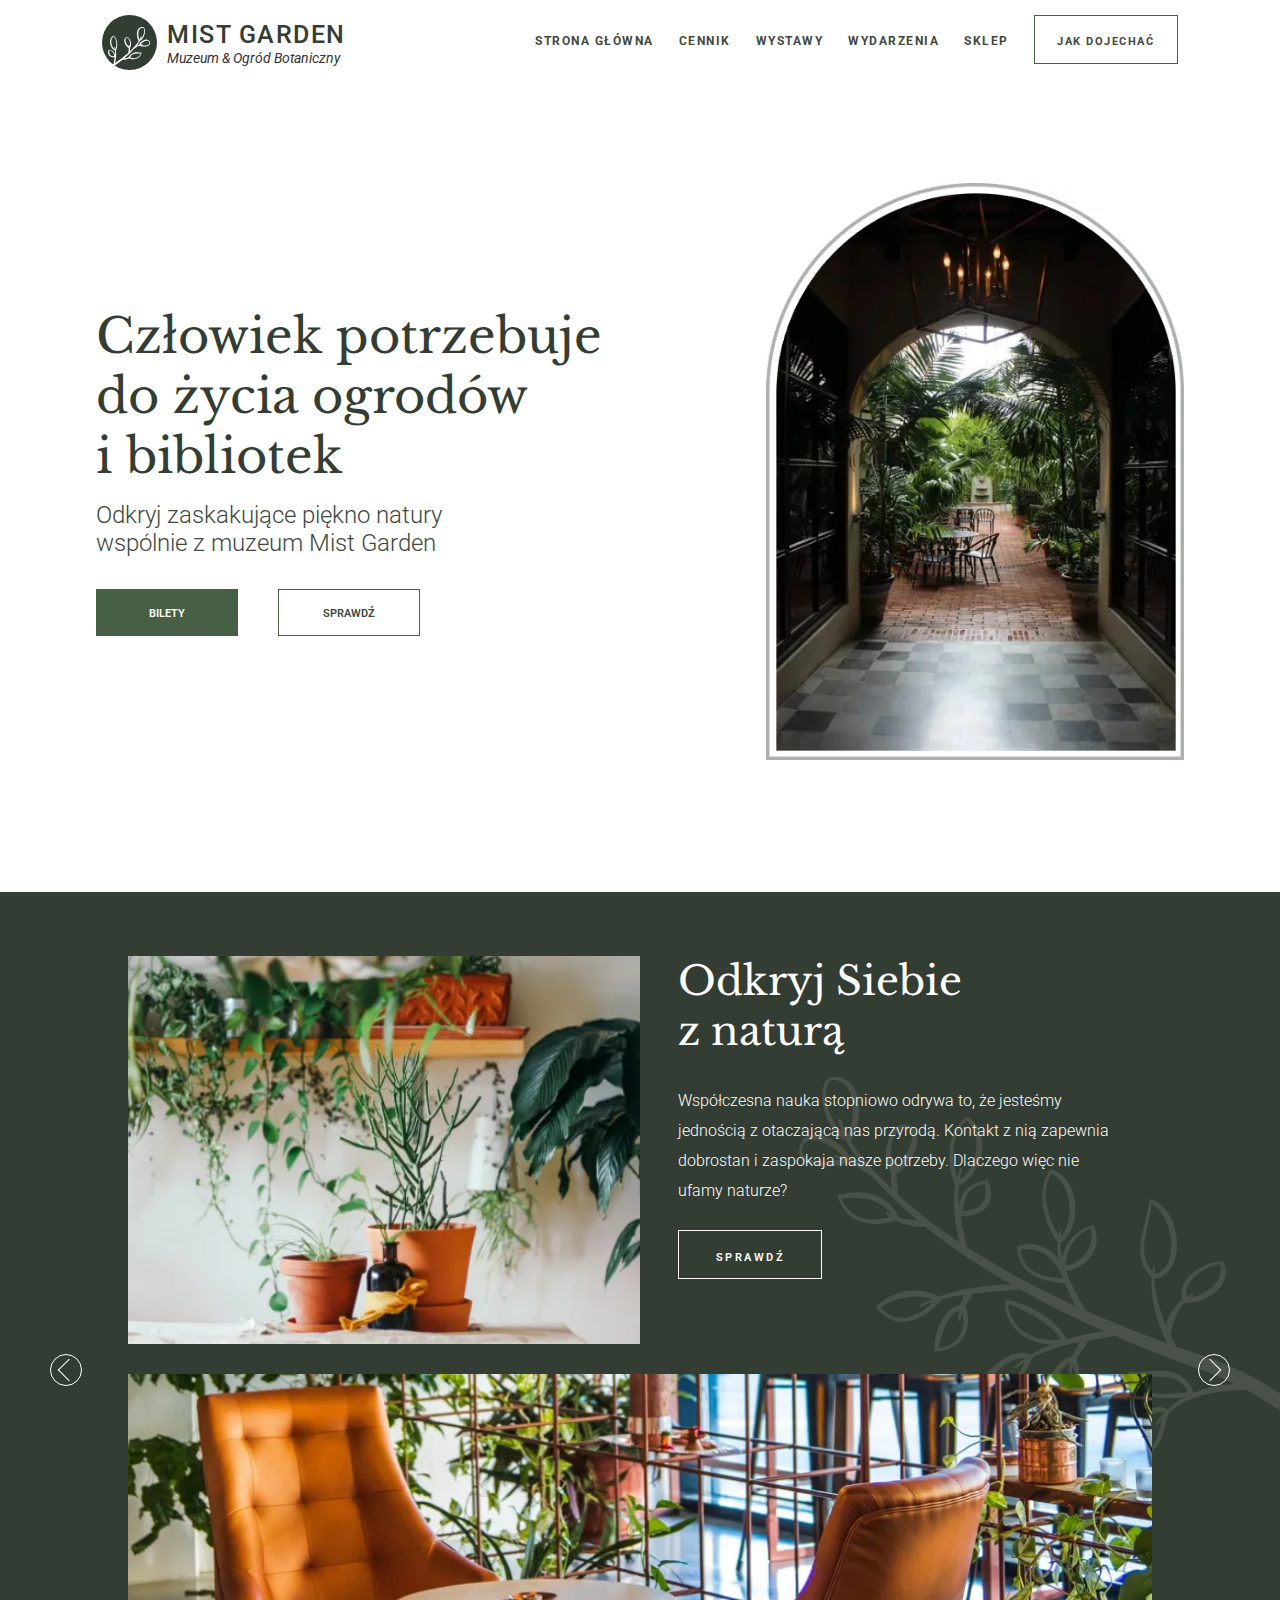
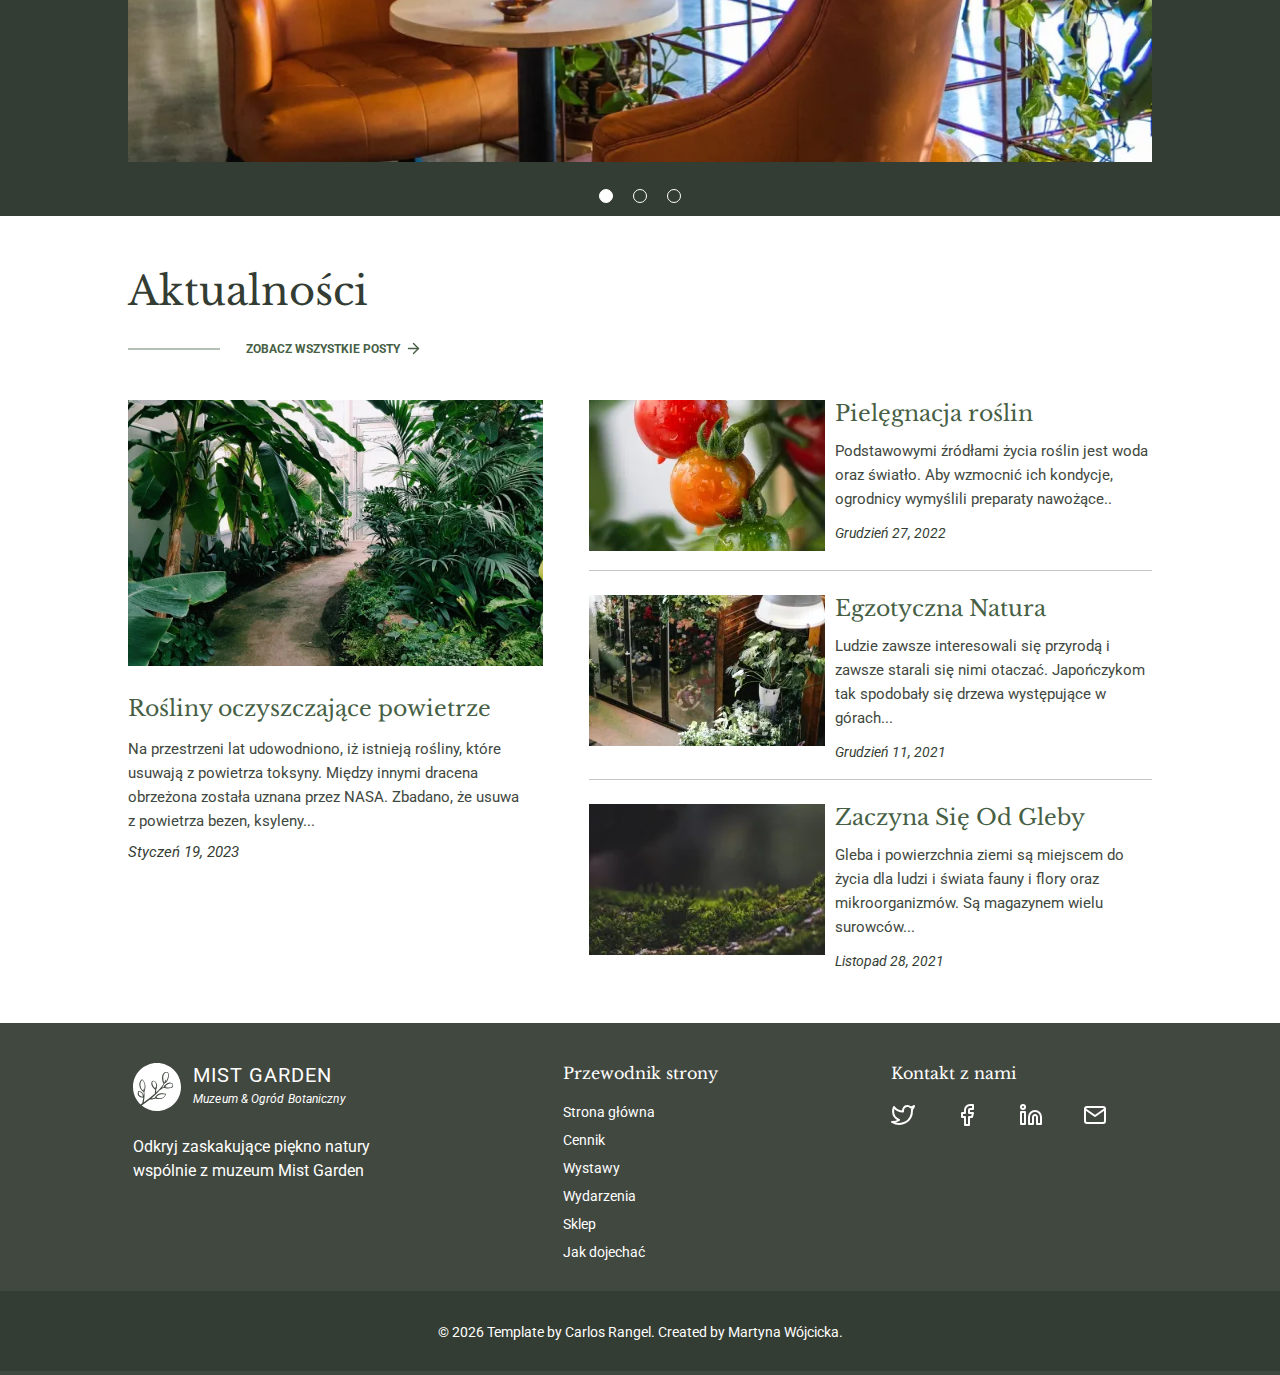
==== commit 6ef58276: "Correct the order of the headings" ====
--- a/index.html
+++ b/index.html
@@ -80,7 +80,7 @@
                                 <polyline points="179,1 179,59 1,59 1,1 179,1" class="bg-line" />
                                 <polyline points="179,1 179,59 1,59 1,1 179,1" class="hl-line" />
                             </svg>
-                            <h4>jak dojechać</h4>
+                            <span>jak dojechać</span>
                         </a>
                         <a class="menu-link btn-slide-menu" accesskey="" aria-label="Kliknij aby przejść do podstrony jak dojechać." href="pages/contact.html">JAK DOJECHAĆ</a>
                     </nav>
@@ -112,7 +112,7 @@
                                     <polyline points="179,1 179,59 1,59 1,1 179,1" class="bg-line" />
                                     <polyline points="179,1 179,59 1,59 1,1 179,1" class="hl-line" />
                                 </svg>
-                                <h4>bilety</h4>
+                                <span>bilety</span>
                             </button>
                         </a>
                         <a href="pages/events.html">
@@ -121,7 +121,7 @@
                                     <polyline points="179,1 179,59 1,59 1,1 179,1" class="bg-line" />
                                     <polyline points="179,1 179,59 1,59 1,1 179,1" class="hl-line" />
                                 </svg>
-                                <h4>sprawdź</h4>
+                                <span>sprawdź</span>
                             </button>
                         </a>
                     </div>
@@ -130,7 +130,7 @@
             <div class="right-content">
                 <div class="border-and-img">
                     <img aria-hidden="true" alt="border" class="border" src="src/img/frame-garden-gate.png">
-                    <img aria-hidden="true" alt="garden" class="img-in-border" src="src/img/gate-garden-enter.png">
+                    <img aria-hidden="true" alt="garden" class="img-in-border" src="src/img/gate-garden-enter.webp">
                 </div>
             </div>
         </div>
@@ -165,7 +165,7 @@
                                 <polyline points="179,1 179,59 1,59 1,1 179,1" class="bg-line" />
                                 <polyline points="179,1 179,59 1,59 1,1 179,1" class="hl-line" />
                             </svg>
-                            <h4>SPRAWDŹ</h4>
+                            <span>sprawdź</span>
                         </a>
                     </div>
 
@@ -202,7 +202,7 @@
                                 <polyline points="179,1 179,59 1,59 1,1 179,1" class="bg-line" />
                                 <polyline points="179,1 179,59 1,59 1,1 179,1" class="hl-line" />
                             </svg>
-                            <h4>SPRAWDŹ</h4>
+                            <span>sprawdź</span>
                         </a>
                     </div>
                 </div>
@@ -238,7 +238,7 @@
                                 <polyline points="179,1 179,59 1,59 1,1 179,1" class="bg-line" />
                                 <polyline points="179,1 179,59 1,59 1,1 179,1" class="hl-line" />
                             </svg>
-                            <h4>SPRAWDŹ</h4>
+                            <span>sprawdź</span>
                         </a>
                     </div>
 
@@ -288,7 +288,7 @@
                                 z powietrza toksyny. Między innymi dracena obrzeżona została uznana
                                 przez NASA. Zbadano, że usuwa z powietrza bezen, ksyleny...
                             </p>
-                            <h5>Styczeń 19, 2023</h5>
+                            <span>Styczeń 19, 2023</span>
                         </div>
                     </div>
                 </div>
@@ -306,7 +306,7 @@
                                 Podstawowymi źródłami życia roślin jest woda oraz światło.
                                 Aby wzmocnić ich kondycje, ogrodnicy wymyślili preparaty nawożące..
                             </p>
-                            <h5>Grudzień 27, 2022</h5>
+                            <span>Grudzień 27, 2022</span>
                         </div>
                     </div>
                     <div class="long-line">
@@ -322,7 +322,7 @@
                                 Ludzie zawsze interesowali się przyrodą i zawsze starali się nimi otaczać.
                                 Japończykom tak spodobały się drzewa występujące w górach...
                             </p>
-                            <h5>Grudzień 11, 2021</h5>
+                            <span>Grudzień 11, 2021</span>
                         </div>
                     </div>
                     <div class="long-line">
@@ -339,7 +339,7 @@
                                 i świata fauny i flory oraz mikroorganizmów.
                                 Są magazynem wielu surowców...
                             </p>
-                            <h5>Listopad 28, 2021</h5>
+                            <span>Listopad 28, 2021</span>
                         </div>
                     </div>
                 </div>
@@ -356,7 +356,7 @@
                         </div>
                         <div class="footer-name">
                             <h4>MIST GARDEN</h4>
-                            <h5>Muzeum & Ogród Botaniczny</h5>
+                            <p>Muzeum & Ogród Botaniczny</p>
                         </div>
                     </div>
                     <div class="footer-text">
--- a/src/css/main-page/first-section.css
+++ b/src/css/main-page/first-section.css
@@ -21,7 +21,7 @@
 
 /* header */
 
-.btn-menu h4 {
+.btn-menu span {
     text-transform: uppercase;
 }
 
@@ -184,10 +184,11 @@
     transition: 1s ease-in-out;
 }
 
-.btn-menu h4 {
-    margin: 0;
+.btn-menu span {
     margin-top: 19px;
-    -webkit-text-fill-color: unset;
+    display: block;
+    font-size: 13px;
+    text-align: center;
 }
 
 .menu-slide-a {
@@ -224,7 +225,7 @@
     text-decoration: none;
 }
 
-.btn-first-section h4 {
+.btn-first-section span {
     position: unset;
     color: white;
     font-family: roboto;
@@ -279,17 +280,17 @@
     margin-top: 15px;
 }
 
-.btn-text h4 {
+.btn-text span {
     text-transform: uppercase;
     text-decoration: none;
     font-family: roboto;
     margin: 0;
     font-size: 17px;
     color: #414840;
-    ;
-}
-
-.btn-menu h4 {
+    font-weight: 600;
+}
+
+.btn-menu span {
     margin: 0;
     -webkit-text-fill-color: unset;
     text-align: center;
@@ -311,7 +312,7 @@
     height: 56px;
 }
 
-.btn-first-section h4 {
+.btn-first-section span {
     color: white;
 }
 
--- a/src/css/main-page/second-section.css
+++ b/src/css/main-page/second-section.css
@@ -143,16 +143,15 @@
     transition: 1s ease-in-out;
 }
 
-.button-hover h4 {
+.button-hover span {
     font-family: roboto;
     color: white;
-    top: 0;
-    left: 0;
     text-align: center;
-    font-size: 16px;
-    text-decoration: none;
-    position: relative;
     letter-spacing: 2.5px;
+    text-transform: uppercase;
+    display: block;
+    margin-top: 20px;
+    font-weight: 600;
 }
 
 .button-hover:hover {
--- a/src/css/main-page/third-section.css
+++ b/src/css/main-page/third-section.css
@@ -87,16 +87,15 @@
     margin: 0;
     margin-top: 15px;
     line-height: 24px;
+    margin-bottom: 10px;
 }
 
-.third-section-left-bottom-content h5 {
+.third-section-left-bottom-content span {
     font-family: Roboto;
     font-style: italic;
     font-size: 16px;
     font-weight: 400;
     color: #343D33;
-    margin: 0;
-    margin-top: 15px;
 }
 
 .row {
@@ -124,9 +123,10 @@
     width: 354px;
     margin: 0;
     margin-top: 12px;
+    margin-bottom: 10px;
 }
 
-.row-text h5 {
+.row-text span {
     font-family: Roboto;
     font-weight: 400;
     font-style: italic;
--- a/src/css/main-page/footer.css
+++ b/src/css/main-page/footer.css
@@ -35,7 +35,7 @@
     margin: 0;
 }
 
-.footer-name h5 {
+.footer-name p {
     font-family: Roboto;
     font-style: italic;
     font-weight: 400;
@@ -43,6 +43,8 @@
     letter-spacing: 0.1px;
     color: #FFFFFF;
     margin: 0;
+    margin-top: 5px;
+    text-align: start;
 }
 
 .footer-text {
--- a/src/css/main-page/responsive-main-page/max-width1400.css
+++ b/src/css/main-page/responsive-main-page/max-width1400.css
@@ -17,6 +17,10 @@
 
     .border {
         width: 418px;
+    }
+
+    .btn-text span {
+        font-size: 13px;
     }
 
     /* second section */
@@ -87,8 +91,8 @@
         font-size: 15px;
     }
 
-    .third-section-left-bottom-content h5 {
-        font-size: 13px;
+    .third-section-left-bottom-content span {
+        font-size: 15px;
     }
 
     .row-text h3 {
@@ -99,9 +103,8 @@
         font-size: 15px;
     }
 
-    .row-text h5 {
-        font-size: 12px;
-        margin-top: 5px;
+    .row-text span {
+        font-size: 14px;
     }
 
     .third-section-content {
--- a/src/css/main-page/responsive-main-page/max-width1200.css
+++ b/src/css/main-page/responsive-main-page/max-width1200.css
@@ -30,8 +30,8 @@
         height: 42px;
     }
 
-    .btn-text h4 {
-        font-size: 12px;
+    .btn-text span {
+        font-size: 13px !important;
         margin-top: 2px;
     }
 
@@ -157,11 +157,11 @@
     }
 
     .third-section-left-bottom-content p {
-        font-size: 12px;
-    }
-
-    .third-section-left-bottom-content h5 {
-        font-size: 11px;
+        font-size: 14px;
+    }
+
+    .third-section-left-bottom-content span {
+        font-size: 13px;
     }
 
     .photo {
@@ -173,9 +173,9 @@
     }
 
     .row-text p {
-        font-size: 12px;
+        font-size: 13.5px;
         margin-top: 7px;
-        line-height: 18px;
+        line-height: 20px;
     }
 
     .photo img {
@@ -187,8 +187,8 @@
         width: 100%;
     }
 
-    .row-text h5 {
-        font-size: 10px;
+    .row-text span {
+        font-size: 12px;
         margin-top: 3px;
     }
 
@@ -212,10 +212,6 @@
         letter-spacing: 2px;
     }
 
-    .footer-name h5 {
-        font-size: 12px;
-    }
-
     .footer-name {
         margin-left: 5px;
     }
--- a/src/css/main-page/responsive-main-page/max-width992.css
+++ b/src/css/main-page/responsive-main-page/max-width992.css
@@ -151,10 +151,8 @@
         height: 145px;
     }
 
-    .button-hover h4 {
-        left: 0;
-        text-align: center;
-        top: 2px;
+    .btn span {
+        font-size: 11px !important;
     }
 
     /* third section */
@@ -258,10 +256,6 @@
         font-size: 14px;
     }
 
-    .footer-name h5 {
-        font-size: 10px;
-    }
-
     .circle-logo img {
         width: 33px;
     }
--- a/src/css/main-page/responsive-main-page/max-width768.css
+++ b/src/css/main-page/responsive-main-page/max-width768.css
@@ -161,9 +161,10 @@
         margin: auto;
     }
 
-    .third-section-left-bottom-content h5 {
-        font-size: 10px;
-        text-align: center;
+    .third-section-left-bottom-content span {
+        font-size: 12px;
+        display:flex;
+        justify-content: center;
     }
 
     .third-section-left-bottom-content p {
@@ -171,6 +172,7 @@
         text-align: center;
         margin: auto;
         margin-top: 10px;
+        margin-bottom: 10px;
     }
 
     .photo-garden {
@@ -231,6 +233,10 @@
         justify-content: center;
     }
 
+    .footer-name p {
+        font-size: 9px;
+    }
+
     .footer-text p {
         font-size: 11px;
         width: 60%;
--- a/src/css/main-page/responsive-main-page/max-width414.css
+++ b/src/css/main-page/responsive-main-page/max-width414.css
@@ -143,17 +143,18 @@
         height: 27px;
     }
 
-    .btn.btn-menu h4 {
+    .btn.btn-menu span {
         font-size: 9px;
         margin-top: -14px;
     }
 
-    .btn h4 {
-        font-size: 8px;
+    .btn span {
+        font-size: 8px !important;
         letter-spacing: 0.5px;
-    }
-
-    */ .first-section-content {
+        margin-top: 12px !important;
+    }
+
+    .first-section-content {
         display: block;
         width: 100%;
     }
@@ -317,7 +318,7 @@
         line-height: 22px;
     }
 
-    .third-section-left-bottom-content h5 {
+    .third-section-left-bottom-content span {
         font-size: 10px;
         margin-top: 10px;
     }
@@ -334,7 +335,7 @@
         font-size: 12px;
     }
 
-    .row-text h5 {
+    .row-text span {
         font-size: 10px;
         margin-top: 5px;
     }
@@ -345,7 +346,7 @@
         font-size: 16px;
     }
 
-    .footer-name h5 {
+    .footer-name p {
         font-size: 9px;
     }
 
--- a/src/css/header and footer/max-width1400.css
+++ b/src/css/header and footer/max-width1400.css
@@ -37,10 +37,13 @@
     .btn-menu h4 {
     font-size: 11px;
     }
-
+    
+    .btn span {
+        font-size: 11px;
+    }
     .btn {
         width: 142px;
-        height: 49px;
+        height: 47px;
     }
     .top-content-footer {
         width: 80%;
--- a/src/css/header and footer/max-width1200.css
+++ b/src/css/header and footer/max-width1200.css
@@ -46,8 +46,9 @@
         height: 47px;
     }
 
-    .btn h4 {
+    .btn span {
         font-size: 10px;
+        margin-top: 18px;
     }
     .top-content-footer {
         width: 85%;
--- a/src/css/header and footer/max-width992.css
+++ b/src/css/header and footer/max-width992.css
@@ -368,7 +368,7 @@
         font-size: 14px;
     }
 
-    .footer-name h5 {
+    .footer-name p {
         font-size: 10px;
     }
 
--- a/src/css/header and footer/max-width768.css
+++ b/src/css/header and footer/max-width768.css
@@ -17,6 +17,10 @@
     }
     footer {
         height: initial;
+    }
+
+    .footer-name p {
+        font-size: 9px;
     }
 
     .top-content-footer {
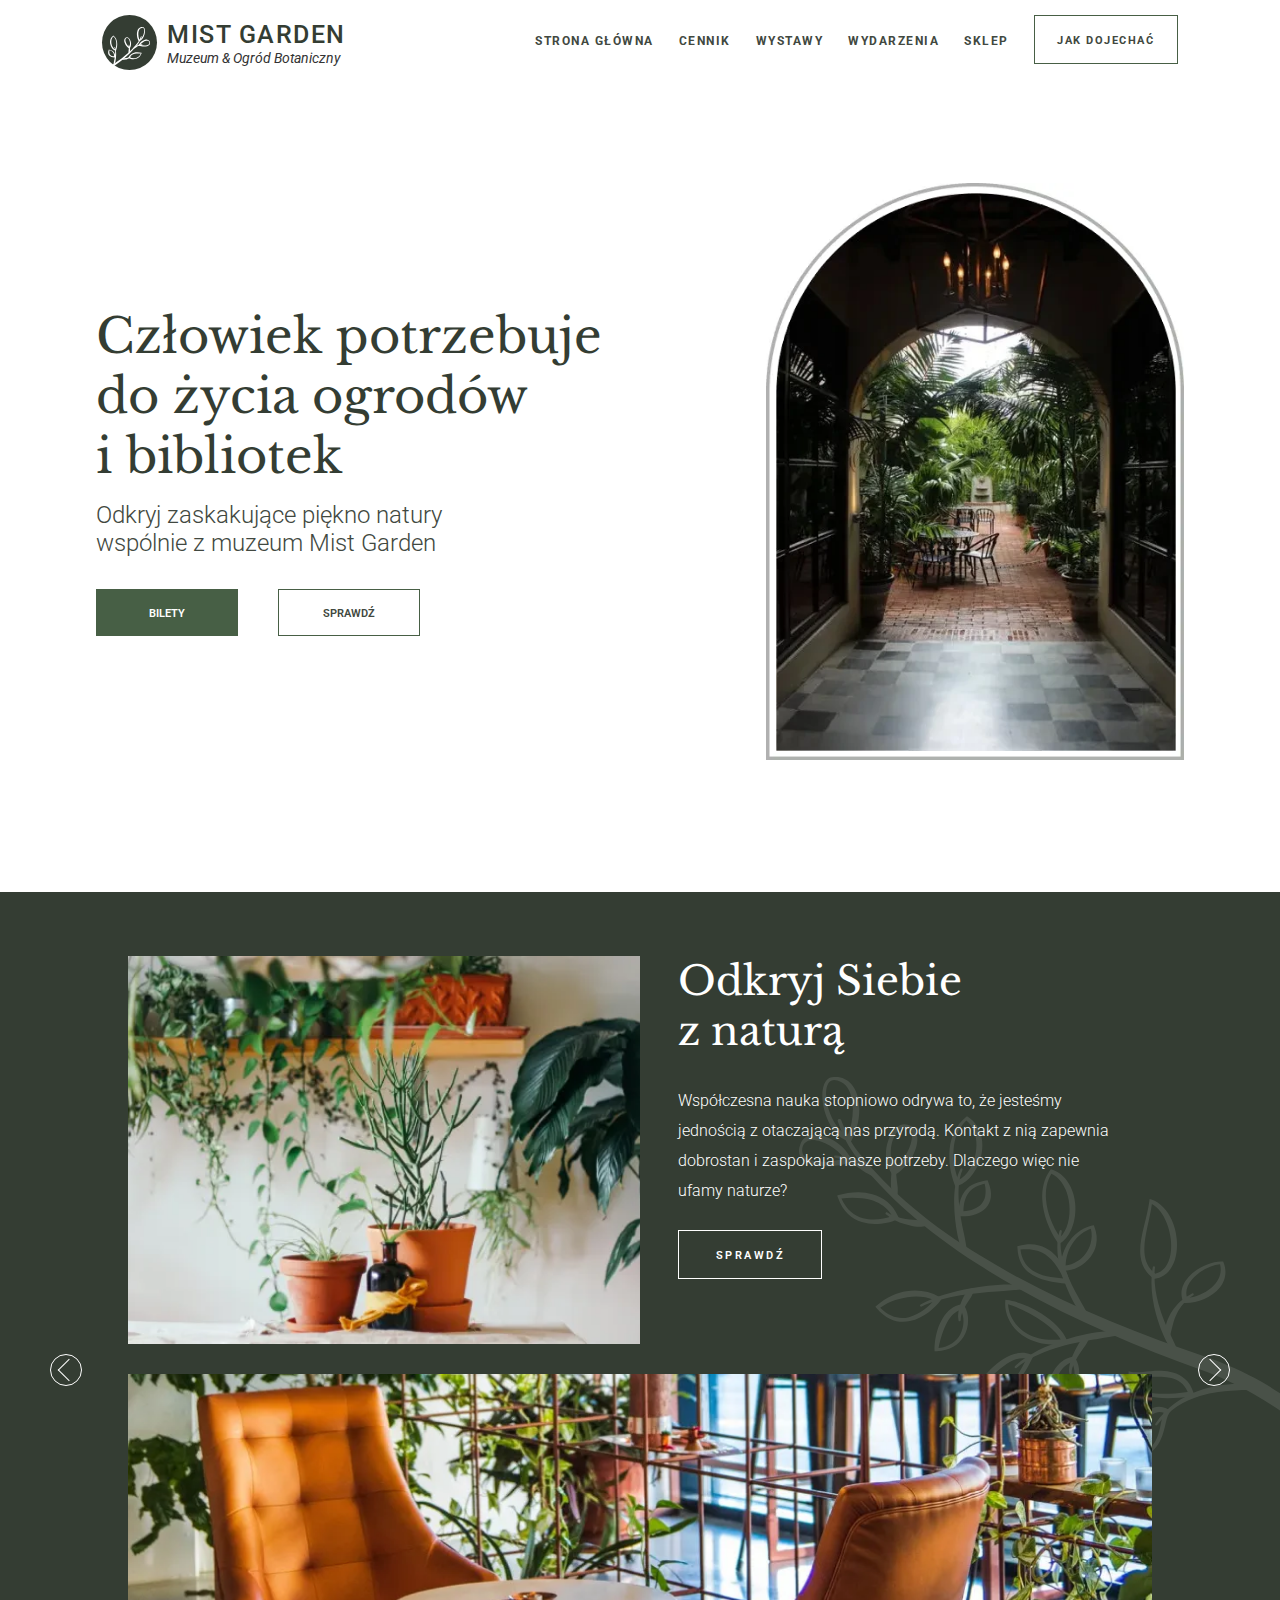
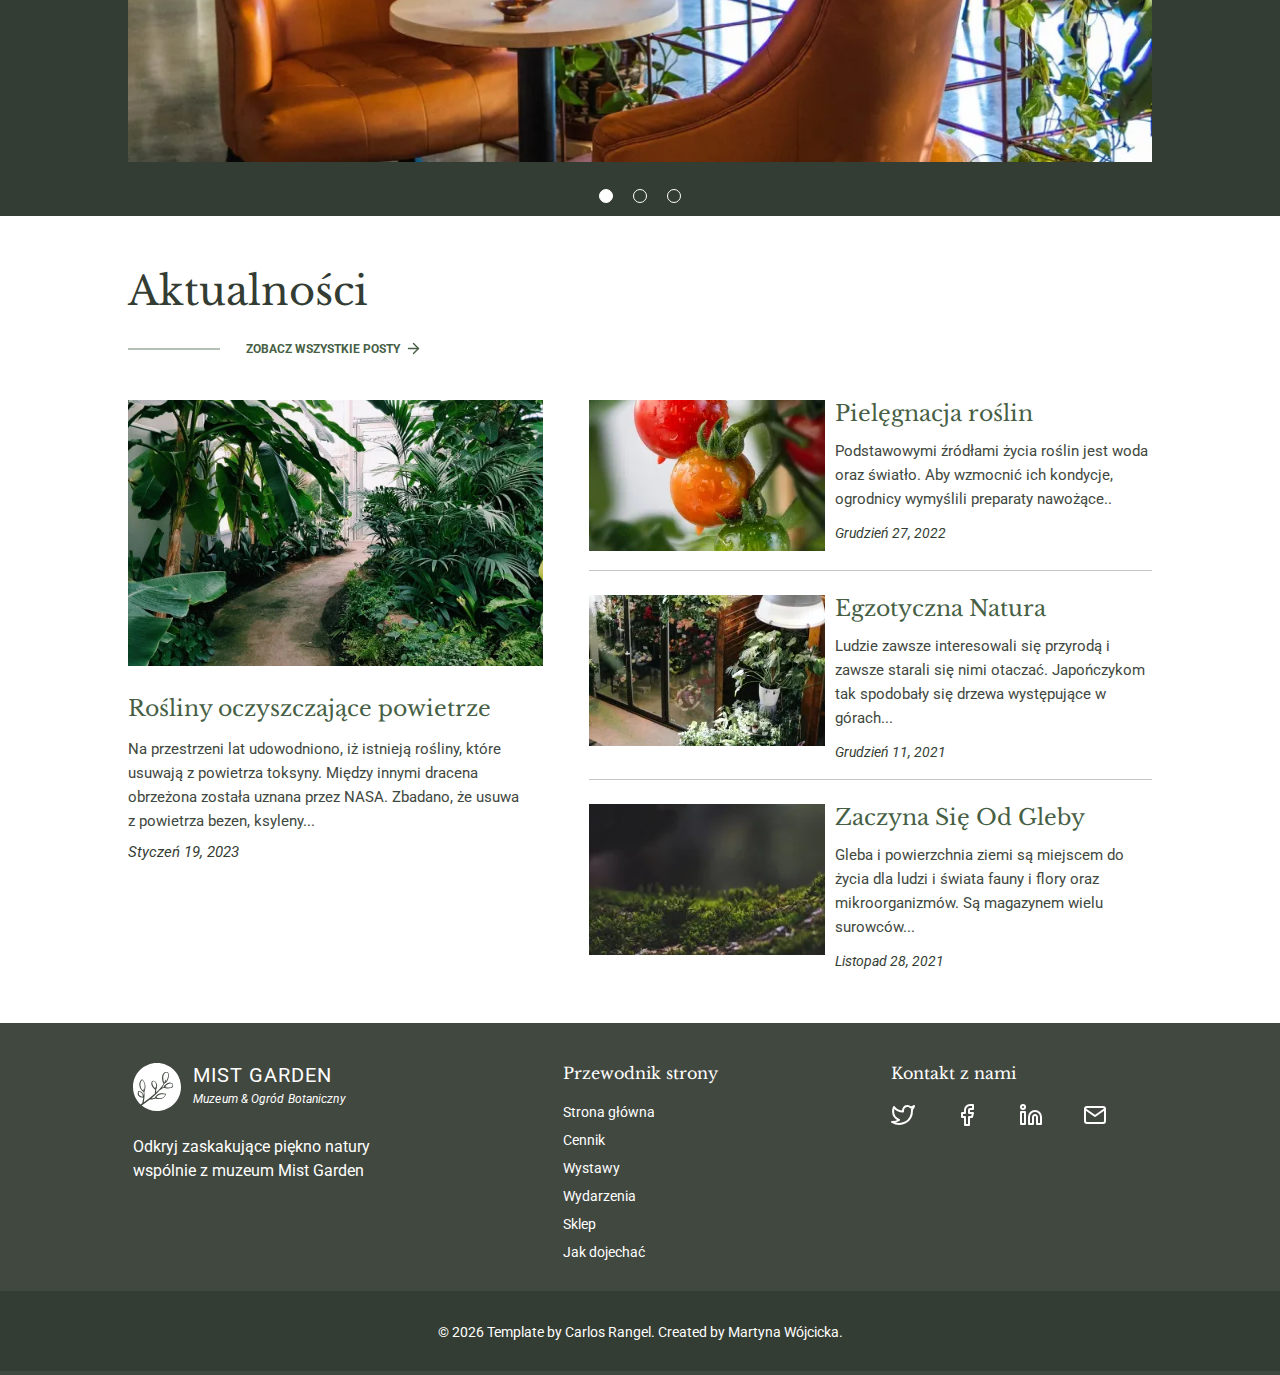
==== commit ac34b165: "Make two folders header and footer" ====
--- a/index.html
+++ b/index.html
@@ -10,37 +10,44 @@
     <meta name="keywords" content="ogród, ogród botaniczny, natura, florystyka">
     <meta http-equiv="refresh">
     <title>Mist Garden</title>
-    <link rel="preload" type="text/css" href="src/css/style.css"/>
-    <link rel="stylesheet" type="text/css" href="src/css/main-page/first-section.css" />
-    <link rel="stylesheet" type="text/css" href="src/css/main-page/second-section.css" />
-    <link rel="stylesheet" type="text/css" href="src/css/main-page/third-section.css" />
-    <link rel="stylesheet" type="text/css" href="src/css/main-page/footer.css" />
-    <link rel="stylesheet" type="text/css" href="src/css/main-page/style.css" />
-    <link rel="stylesheet" type="text/css" href="src/css/main-page/responsive-main-page/max-width1800.css">
-    <link rel="stylesheet" type="text/css" href="src/css/main-page/responsive-main-page/max-width1400.css">
-    <link rel="stylesheet" type="text/css" href="src/css/main-page/responsive-main-page/max-width1200.css">
-    <link rel="stylesheet" type="text/css" href="src/css/main-page/responsive-main-page/max-width992.css">
-    <link rel="stylesheet" type="text/css" href="src/css/main-page/responsive-main-page/max-width768.css">
-    <link rel="stylesheet" type="text/css" href="src/css/main-page/responsive-main-page/max-width720.css">
-    <link rel="stylesheet" type="text/css" href="src/css/main-page/responsive-main-page/max-width550.css">
-    <link rel="stylesheet" type="text/css" href="src/css/main-page/responsive-main-page/max-width475.css">
-    <link rel="stylesheet" type="text/css" href="src/css/main-page/responsive-main-page/max-width414.css">
-    <link rel="stylesheet" type="text/css" href="src/css/main-page/responsive-main-page/max-width370.css">
-    <link rel="stylesheet" type="text/css" href="src/css/main-page/responsive-main-page/max-width330.css">
-    <link rel="stylesheet" type="text/css" href="src/css/main-page/responsive-main-page/max-width300.css">
-    <link rel="stylesheet" type="text/css" href="src/css/main-page/responsive-main-page/max-width270.css">
-    <link rel="stylesheet" type="text/css" href="src/css/main-page/responsive-main-page/max-width250.css">
-    <link rel="stylesheet" type="text/css" href="src/css/main-page/responsive-main-page/max-width230.css">
+    <link rel="preload" as="style" type="text/css" href="src/css/style.css"/>
+    <link rel="stylesheet" type="text/css" href="src/css/css-pages/main-page/first-section.css" />
+    <link rel="stylesheet" type="text/css" href="src/css/css-pages/main-page/second-section.css" />
+    <link rel="stylesheet" type="text/css" href="src/css/css-pages/main-page/third-section.css" />
+    <link rel="stylesheet" type="text/css" href="src/css/css-pages/main-page/footer.css" />
+    <link rel="stylesheet" type="text/css" href="src/css/css-pages/main-page/style.css" />
+    <link rel="stylesheet" type="text/css" href="src/css/css-pages/main-page/responsive-main-page/max-width1800.css">
+    <link rel="stylesheet" type="text/css" href="src/css/css-pages/main-page/responsive-main-page/max-width1400.css">
+    <link rel="stylesheet" type="text/css" href="src/css/css-pages/main-page/responsive-main-page/max-width1200.css">
+    <link rel="stylesheet" type="text/css" href="src/css/css-pages/main-page/responsive-main-page/max-width992.css">
+    <link rel="stylesheet" type="text/css" href="src/css/css-pages/main-page/responsive-main-page/max-width768.css">
+    <link rel="stylesheet" type="text/css" href="src/css/css-pages/main-page/responsive-main-page/max-width720.css">
+    <link rel="stylesheet" type="text/css" href="src/css/css-pages/main-page/responsive-main-page/max-width550.css">
+    <link rel="stylesheet" type="text/css" href="src/css/css-pages/main-page/responsive-main-page/max-width475.css">
+    <link rel="stylesheet" type="text/css" href="src/css/css-pages/main-page/responsive-main-page/max-width414.css">
+    <link rel="stylesheet" type="text/css" href="src/css/css-pages/main-page/responsive-main-page/max-width370.css">
+    <link rel="stylesheet" type="text/css" href="src/css/css-pages/main-page/responsive-main-page/max-width330.css">
+    <link rel="stylesheet" type="text/css" href="src/css/css-pages/main-page/responsive-main-page/max-width300.css">
+    <link rel="stylesheet" type="text/css" href="src/css/css-pages/main-page/responsive-main-page/max-width270.css">
+    <link rel="stylesheet" type="text/css" href="src/css/css-pages/main-page/responsive-main-page/max-width250.css">
+    <link rel="stylesheet" type="text/css" href="src/css/css-pages/main-page/responsive-main-page/max-width230.css">
     <link rel="preconnect" href="https://fonts.googleapis.com">
     <link
         href="https://fonts.googleapis.com/css2?family=Libre+Baskerville&family=Roboto:ital,wght@0,300;0,400;0,500;0,700;1,400&display=swap"
         rel="stylesheet">
-    <link rel="stylesheet" type="text/css" href="src/css/header and footer/max-width1800.css">
-    <link rel="stylesheet" type="text/css" href="src/css/header and footer/max-width1400.css">
-    <link rel="stylesheet" type="text/css" href="src/css/header and footer/max-width1200.css">
-    <link rel="stylesheet" type="text/css" href="src/css/header and footer/max-width992.css">
-    <link rel="stylesheet" type="text/css" href="src/css/header and footer/max-width768.css">
-    <link rel="stylesheet" type="text/css" href="src/css/header and footer/max-width414.css">
+    <link rel="stylesheet" type="text/css" href="src/css/css-pages/header/max-width1800.css">
+    <link rel="stylesheet" type="text/css" href="src/css/css-pages/header/max-width1400.css">
+    <link rel="stylesheet" type="text/css" href="src/css/css-pages/header/max-width1200.css">
+    <link rel="stylesheet" type="text/css" href="src/css/css-pages/header/max-width992.css">
+    <link rel="stylesheet" type="text/css" href="src/css/css-pages/header/max-width768.css">
+    <link rel="stylesheet" type="text/css" href="src/css/css-pages/header/max-width414.css">
+    <link rel="stylesheet" type="text/css" href="src/css/css-pages/header/max-width300.css">
+    <link rel="stylesheet" type="text/css" href="src/css/css-pages/footer/max-width1400.css">
+    <link rel="stylesheet" type="text/css" href="src/css/css-pages/footer/max-width1200.css">
+    <link rel="stylesheet" type="text/css" href="src/css/css-pages/footer/max-width992.css">
+    <link rel="stylesheet" type="text/css" href="src/css/css-pages/footer/max-width768.css">
+    <link rel="stylesheet" type="text/css" href="src/css/css-pages/footer/max-width414.css">
+
 </head>
 
 <body>
@@ -56,7 +63,7 @@
                 </a>
             </div>
             <div id="hamburger-icon" aira-label="menu" class="menu-icon">
-                <label><input aira-label="menu" id="checkbox" type="checkbox" name="" id=""></label>
+                <input aira-label="menu" id="checkbox" type="checkbox" name="" id="">
                 <div class="hamburger-lines" id="hamburger">
                     <span class="line line1"></span>
                     <span class="line line2"></span>
@@ -129,8 +136,8 @@
             </div>
             <div class="right-content">
                 <div class="border-and-img">
-                    <img aria-hidden="true" alt="border" class="border" src="src/img/frame-garden-gate.png">
-                    <img aria-hidden="true" alt="garden" class="img-in-border" src="src/img/gate-garden-enter.webp">
+                    <img aria-hidden="true" alt="Szara ramka wokół zdjęcia." class="border" src="src/img/frame-garden-gate.png">
+                    <img aria-hidden="true" alt="Wejście do tarasu ogrodowego. " class="img-in-border" src="src/img/gate-garden-enter.webp">
                 </div>
             </div>
         </div>
@@ -139,10 +146,10 @@
         <div id="slide1" class="background-color-second-section">
             <div class="second-container">
                 <div class="branch">
-                    <img aria-hidden="true" alt="branch" src="src/img/Group.svg">
+                    <img aria-hidden="true" alt="Gałąź z liśćmi" src="src/img/Group.svg">
                 </div>
                 <div class="top-left-content">
-                    <img loading="lazy" aria-hidden="true" alt="flowers in vases" src="src/img/Rectangle 21.webp">
+                    <img loading="lazy" aria-hidden="true" alt="Rośliny w doniczkach stojące na stoliku." src="src/img/Rectangle 21.webp">
                 </div>
                 <div class="top-right-content">
                     <div class="second-section-title">
@@ -171,17 +178,17 @@
 
                 </div>
                 <div class="bottom-content">
-                    <img loading="lazy" aria-hidden="true" alt="table with armchairs" class="second-section-img" src="src/img/Rectangle 22.webp">
+                    <img loading="lazy" aria-hidden="true" alt="Stolik z fotelami wsród roślin." class="second-section-img" src="src/img/Rectangle 22.webp">
                 </div>
             </div>
         </div>
         <div id="slide2" class="background-color-second-section second-color">
             <div class="second-container">
                 <div class=" branch">
-                    <img loading="lazy" aria-hidden="true" alt="branch" src="src/img/Group.svg">
+                    <img loading="lazy" aria-hidden="true" alt="Gałąź" src="src/img/Group.svg">
                 </div>
                 <div class="top-left-content">
-                    <img loading="lazy" aria-hidden="true" alt="woman replanting a flower" src="src/img/plant-workshop-planting.webp">
+                    <img loading="lazy" aria-hidden="true" alt="Kobieta przesadzająca roślinę do brązowej doniczki." src="src/img/plant-workshop-planting.webp">
                 </div>
                 <div class="top-right-content">
                     <div class="second-section-title">
@@ -207,17 +214,17 @@
                     </div>
                 </div>
                 <div class="bottom-content">
-                    <img loading="lazy" aria-hidden="true" alt="replanting a flower" class="bottom-image-second-section" src="src/img/plant-hand-nature.webp">
+                    <img loading="lazy" aria-hidden="true" alt="Dłoń, która trzyma pęd rośliny razem z ziemią." class="bottom-image-second-section" src="src/img/plant-hand-nature.webp">
                 </div>
             </div>
         </div>
         <div id="slide3" class="background-color-second-section third-color">
             <div class="second-container">
                 <div class="branch">
-                    <img loading="lazy" aria-hidden="true" alt="branch" src="src/img/Group.svg">
+                    <img loading="lazy" aria-hidden="true" alt="Gałąź" src="src/img/Group.svg">
                 </div>
                 <div class="top-left-content">
-                    <img loading="lazy" aria-hidden="true" alt="reading book in garden" src="src/img/books-reading-gardening.webp">
+                    <img loading="lazy" aria-hidden="true" alt="Czytanie książki ogrodniczej." src="src/img/books-reading-gardening.webp">
                 </div>
                 <div class="top-right-content">
                     <div class="second-section-title">
@@ -244,7 +251,7 @@
 
                 </div>
                 <div class="bottom-content">
-                    <img loading="lazy" aria-hidden="true" alt="reading book in garden" class="second-section-img" src="src/img/library-books-theory1.webp">
+                    <img loading="lazy" aria-hidden="true" alt="Kobieta siedząca na fotelu w ogrodzie, czytająca książkę." class="second-section-img" src="src/img/library-books-theory1.webp">
                 </div>
             </div>
         </div>
@@ -271,7 +278,7 @@
                     <img loading="lazy" aria-hidden="true" alt="line" class="line" src="src/img/long-gray-line.webp">
                     <button class="view-posts" aria-label="Kliknij aby przejść do podstrony wydarzenia." href="pages/events.html">
                         <a href="pages/events.html" aria-label="Kliknij aby przejść do podstrony wydarzenia.">ZOBACZ WSZYSTKIE POSTY</a>
-                        <img loading="lazy" aria-hidden="true" alt="arrow" class="arrow" src="src/img/arrow-right.svg">
+                        <img loading="lazy" aria-hidden="true" alt="Strzałka w prawo." class="arrow" src="src/img/arrow-right.svg">
                     </button>
                 </div>
             </div>
@@ -279,7 +286,7 @@
                 <div class="third-section-left-content">
                     <div class="third-section-left-bottom-content">
                         <div class="photo-garden">
-                            <img loading="lazy" aria-hidden="true" alt="botanical garden" class="garden" src="src/img/botanical-garden-plants.webp">
+                            <img loading="lazy" aria-hidden="true" alt="Ścieżka w ogrodzie botanicznym wypełnionym ezgotycznymi roślinami." class="garden" src="src/img/botanical-garden-plants.webp">
                         </div>
                         <div class="third-section-description">
                             <h3>Rośliny oczyszczające powietrze</h3>
@@ -293,12 +300,12 @@
                     </div>
                 </div>
                 <div class="long-line-third-section">
-                    <img loading="lazy" aria-hidden="true" alt="line" src="src/img/short-gray-line.webp">
+                    <img loading="lazy" aria-hidden="true" alt="Szara linia" src="src/img/short-gray-line.webp">
                 </div>
                 <div class="third-section-right-content">
                     <div class="row">
                         <div class="photo">
-                            <img loading="lazy" aria-hidden="true" alt="vegetables" src="src/img/tomatoes-vegetables-plants.webp">
+                            <img loading="lazy" aria-hidden="true" alt="Gałązka dojrzewających pomidorów." src="src/img/tomatoes-vegetables-plants.webp">
                         </div>
                         <div class="row-text">
                             <h3>Pielęgnacja roślin</h3>
@@ -310,11 +317,11 @@
                         </div>
                     </div>
                     <div class="long-line">
-                        <img loading="lazy" aria-hidden="true" alt="line" src="src/img/short-gray-line.webp">
+                        <img loading="lazy" aria-hidden="true" alt="Szara linia" src="src/img/short-gray-line.webp">
                     </div>
                     <div class="row">
                         <div class="photo">
-                            <img loading="lazy" aria-hidden="true" alt="exotic plants" src="src/img/exotic-nature-plants.webp">
+                            <img loading="lazy" aria-hidden="true" alt="Gablota z egzotycznyi roślinami." src="src/img/exotic-nature-plants.webp">
                         </div>
                         <div class="row-text">
                             <h3>Egzotyczna Natura</h3>
@@ -330,7 +337,7 @@
                     </div>
                     <div class="row">
                         <div class="photo">
-                            <img loading="lazy" aria-hidden="true" alt="soil and plants" src="src/img/soil-plants-planting.webp">
+                            <img loading="lazy" aria-hidden="true" alt="Zielony mech, wyrastający na glebie." src="src/img/soil-plants-planting.webp">
                         </div>
                         <div class="row-text">
                             <h3>Zaczyna Się Od Gleby</h3>
@@ -352,7 +359,7 @@
                 <div class="first-column-flex">
                     <div class="footer-name-logo">
                         <div class="circle-logo">
-                            <img loading="lazy" aria-hidden="true" alt="logo" src="src/img/branch.svg">
+                            <img loading="lazy" aria-hidden="true" alt="Logo Mist Garden." src="src/img/branch.svg">
                         </div>
                         <div class="footer-name">
                             <h4>MIST GARDEN</h4>
@@ -398,16 +405,16 @@
                     </div>
                     <div class="icons">
                         <div class="social-media">
-                            <a href="https://twitter.com/" accesskey="T" aria-label="Kliknij aby przejść do profilu na platformie twitter." target="_blank"><img loading="lazy" aria-hidden="true" alt="twitter icon" src="src/img/twitter.svg"></a>
+                            <a href="https://twitter.com/" accesskey="T" aria-label="Kliknij aby przejść do profilu na platformie twitter." target="_blank"><img loading="lazy" aria-hidden="true" alt="Ikona serwisu Twitter" src="src/img/twitter.svg"></a>
                         </div>
                         <div class="social-media">
-                            <a href="https://www.facebook.com/" accesskey="F" aria-label="Kliknij aby przejść do profilu na platformie facebook." target="_blank"><img loading="lazy" aria-hidden="true" alt="facebook icon" src="src/img/facebook.svg"></a>
+                            <a href="https://www.facebook.com/" accesskey="F" aria-label="Kliknij aby przejść do profilu na platformie facebook." target="_blank"><img loading="lazy" aria-hidden="true" alt="Ikona serwisu Facebook" src="src/img/facebook.svg"></a>
                         </div>
                         <div class="social-media">
-                            <a href="https://www.linkedin.com/" accesskey="L" aria-label="Kliknij aby przejść do profilu na platformie linkedin." target="_blank"><img loading="lazy" aria-hidden="true" alt="linkedin icon" src="src/img/linkedin.svg"></a>
+                            <a href="https://www.linkedin.com/" accesskey="L" aria-label="Kliknij aby przejść do profilu na platformie linkedin." target="_blank"><img loading="lazy" aria-hidden="true" alt="Ikona serwisu Linkedin" src="src/img/linkedin.svg"></a>
                         </div>
                         <div class="social-media">
-                            <a href="https://mail.google.com/" accesskey="G" aria-label="Kliknij aby przejść do profilu na platformie gmail." target="_blank"><img loading="lazy" aria-hidden="true" alt="mail icon" src="src/img/mail.svg"></a>
+                            <a href="https://mail.google.com/" accesskey="G" aria-label="Kliknij aby przejść do profilu na platformie gmail." target="_blank"><img loading="lazy" aria-hidden="true" alt="Ikona serwisu Gmail" src="src/img/mail.svg"></a>
                         </div>
                     </div>
                 </div>
--- a/src/css/css-pages/main-page/first-section.css
+++ b/src/css/css-pages/main-page/first-section.css
@@ -0,0 +1,363 @@
+@import url('https://fonts.googleapis.com/css2?family=Libre+Baskerville&family=Roboto:ital,wght@0,300;0,400;0,500;0,700;1,400&display=swap');
+
+#first-section {
+    height: 892px;
+    background-color: #FFFFFF;
+}
+
+header {
+    display: flex;
+    max-width: 1220px;
+    margin: auto;
+}
+
+.name-logo a {
+    text-decoration: none;
+}
+
+nav {
+    display: flex;
+}
+
+/* header */
+
+.btn-menu span {
+    text-transform: uppercase;
+}
+
+.btn-slide-menu {
+    display: none;
+}
+
+header {
+    display: flex;
+    max-width: 1220px;
+    margin: auto;
+    justify-content: space-between;
+}
+
+.name-logo a {
+    text-decoration: none;
+}
+
+header {
+    display: flex;
+    max-width: 1220px;
+    margin: auto;
+}
+
+.name-logo {
+    margin-top: 15px;
+    width: 25%;
+    display: flex;
+}
+
+.logo {
+    width: 60px;
+    height: 60px;
+    background-color: #343D33;
+    border-radius: 60px;
+}
+
+.logo img {
+    width: 130px;
+    height: 95px;
+    transform: scaleX(-1);
+    margin-left: -70px;
+    margin-top: 12px;
+}
+
+.name {
+    margin-top: 5px;
+    margin-left: 10px;
+}
+
+.name h1 {
+    font-family: roboto;
+    font-weight: 500;
+    font-size: 25px;
+    color: #343D33;
+    margin: 0;
+    letter-spacing: 1.5px;
+    margin-bottom: 1px;
+    text-transform: uppercase;
+}
+
+.name p {
+    font-family: roboto;
+    font-weight: 400;
+    font-size: 14px;
+    color: #333333;
+    margin: 0;
+    font-style: italic;
+}
+
+.menu-icon {
+    display: none;
+}
+
+.menu-icon input {
+    position: absolute;
+    height: 22px;
+    width: 28px;
+    margin: 0;
+    opacity: 0;
+}
+
+#menu {
+    display: block;
+}
+
+.menu {
+    display: flex;
+    height: 45px;
+    width: 75%;
+    margin-top: 15px;
+    align-items: center;
+    justify-content: flex-end;
+    z-index: 100;
+}
+
+#hamburger-menu {
+    display: flex;
+    width: 100%;
+    justify-content: flex-end;
+}
+
+nav {
+    display: flex;
+}
+
+#hamburger-menu ul {
+    display: flex;
+    list-style: none;
+    align-items: center;
+}
+
+.menu-open ul {
+    padding: 0;
+    margin-top: 20px;
+    display: flex;
+}
+
+.menu li {
+    margin-right: 40px;
+}
+
+.menu-open li {
+    list-style: none;
+}
+
+.menu a {
+    font-family: roboto;
+    font-weight: 700;
+    color: #414840;
+    margin: 0;
+    text-decoration: none;
+    font-size: 14px;
+    letter-spacing: 1.5px;
+    text-transform: uppercase;
+    position: relative;
+    margin-right: 0;
+}
+
+.btn {
+    position: relative;
+    width: 165px;
+    height: 54px;
+    cursor: pointer;
+    background: transparent;
+    border: 1px solid #475F45;
+    outline: none;
+    transition: 1s ease-in-out;
+    text-decoration: none;
+}
+
+svg {
+    position: absolute;
+    left: 0;
+    top: 0;
+    fill: none;
+    stroke: #475F45;
+    stroke-dasharray: 150 480;
+    stroke-dashoffset: 150;
+    transition: 1s ease-in-out;
+}
+
+.btn-menu span {
+    margin-top: 19px;
+    display: block;
+    font-size: 13px;
+    text-align: center;
+}
+
+.menu-slide-a {
+    display: none;
+}
+
+.btn:hover {
+    transition: 1s ease-in-out;
+    background: transparent;
+}
+
+.btn-first-section:hover {
+    transition: 1s ease-in-out;
+    background: #475F45;
+}
+
+.btn:hover svg {
+    stroke-dashoffset: -480;
+}
+
+.btn-first-section svg {
+    position: absolute;
+    left: 0;
+    top: 0;
+    fill: none;
+    stroke: #FFF;
+    stroke-dasharray: 150 480;
+    stroke-dashoffset: 150;
+    transition: 1s ease-in-out;
+}
+
+/* content */
+.btn-first-section a {
+    text-decoration: none;
+}
+
+.btn-first-section span {
+    position: unset;
+    color: white;
+    font-family: roboto;
+    margin: 0;
+    font-size: 13px;
+}
+
+
+.btn-first-section:hover {
+    transition: 1s ease-in-out;
+    background: #475F45;
+}
+
+
+.btn-first-section svg {
+    position: absolute;
+    left: 0;
+    top: 0;
+    fill: none;
+    stroke: #FFF;
+    stroke-dasharray: 150 480;
+    stroke-dashoffset: 150;
+    transition: 1s ease-in-out;
+}
+
+.first-section-content {
+    display: flex;
+    height: 90%;
+    align-items: center;
+    margin: auto;
+    max-width: 1220px;
+}
+
+.left-content {
+    width: 50%;
+}
+
+.page-title h1 {
+    font-size: 53px;
+    font-family: Libre Baskerville;
+    font-weight: 400;
+    color: #343D33;
+    margin: 0;
+}
+
+.page-title h2 {
+    font-family: Roboto;
+    font-weight: 300;
+    color: #414840;
+    width: 390px;
+    margin: 0;
+    margin-top: 15px;
+}
+
+.btn-text span {
+    text-transform: uppercase;
+    text-decoration: none;
+    font-family: roboto;
+    margin: 0;
+    font-size: 17px;
+    color: #414840;
+    font-weight: 600;
+}
+
+.btn-menu span {
+    margin: 0;
+    -webkit-text-fill-color: unset;
+    text-align: center;
+    margin-top: 19px;
+    font-size: 13px;
+}
+
+.second-btn-first-section {
+    color: #475F45;
+}
+
+.btn-first-section {
+    margin-right: 40px;
+    background-color: #475F45;
+    height: 56px;
+}
+
+.btn-text-check {
+    height: 56px;
+}
+
+.btn-first-section span {
+    color: white;
+}
+
+.btn:hover {
+    transition: 1s ease-in-out;
+    background: transparent;
+}
+
+.btn-first-section:hover {
+    transition: 1s ease-in-out;
+    background: #475F45;
+}
+
+.btn:hover svg {
+    stroke-dashoffset: -480;
+}
+
+.btn-first-section svg {
+    position: absolute;
+    left: 0;
+    top: 0;
+    fill: none;
+    stroke: #FFF;
+    stroke-dasharray: 150 480;
+    stroke-dashoffset: 150;
+    transition: 1s ease-in-out;
+}
+
+.buttons {
+    display: flex;
+    margin-top: 32px;
+}
+
+.right-content {
+    width: 50%;
+    display: flex;
+    justify-content: flex-end;
+}
+
+.border-and-img {
+    display: flex;
+}
+
+.img-in-border {
+    position: absolute;
+    margin-top: 10px;
+    margin-left: 10px;
+}--- a/src/css/css-pages/main-page/second-section.css
+++ b/src/css/css-pages/main-page/second-section.css
@@ -0,0 +1,332 @@
+#second-section {
+    height: initial;
+    background-color: #343D33;
+    position: relative;
+}
+
+.background-color-second-section {
+    padding: 64px 0;
+    animation-duration: 1s;
+}
+
+@-webkit-keyframes slide {
+    0% {
+        transform: translateX(0%);
+    }
+
+    100% {
+        transform: translateX(100%);
+    }
+}
+
+.background-color-second-section.show {
+    animation-name: slide;
+}
+
+.second-container {
+    height: 85%;
+    display: grid;
+    grid-template-columns: 50% 50%;
+    grid-template-rows: 50% 50%;
+    width: 60%;
+    justify-content: space-around;
+    justify-items: center;
+    gap: 30px 0;
+    max-width: 1200px;
+    margin: auto;
+    margin-bottom: 20px;
+}
+
+.second-container img {
+    width: 100%;
+    height: 100%;
+}
+
+.second-section-img {
+    height: 100%;
+    object-fit: cover;
+    max-height: 100%;
+    min-height: 100%;
+    min-width: 100%;
+    object-position: initial;
+    max-width: 100%;
+    width: 100vw;
+}
+
+.bottom-content {
+    width: 100%;
+    justify-content: center;
+    z-index: 1;
+    position: relative;
+    grid-row-start: 2;
+    grid-row-end: 3;
+    grid-column-start: 1;
+    grid-column-end: 3;
+    justify-self: center;
+    align-self: start;
+    height: 100%;
+}
+
+
+.top-left-content {
+    grid-column-start: 1;
+    grid-column-end: 2;
+    justify-self: end;
+    grid-row-start: 1;
+    grid-row-end: 2;
+    justify-content: flex-start;
+    align-self: start;
+    justify-self: center;
+    display: inherit;
+    height: 100%;
+    width: 100%;
+}
+
+.top-left-content img {
+    height: 100%;
+    object-fit: cover;
+    max-height: 100%;
+    min-height: 100%;
+    min-width: 100%;
+    object-position: bottom;
+    max-width: 100%;
+    width: 100vw;
+}
+
+
+.second-section-title h3 {
+    font-family: Libre Baskerville;
+    font-weight: 400;
+    font-size: 45px;
+    color: #FFFFFF;
+    margin: 0 0 30px 0;
+}
+
+.second-section-text p {
+    font-family: Roboto;
+    font-weight: 300;
+    font-size: 20px;
+    color: #FFFFFF;
+    margin: 0 0 30px 0;
+    line-height: 30px;
+}
+
+.third-button {
+    z-index: 1;
+}
+
+.third-button a {
+    text-decoration: none;
+}
+
+.button-hover {
+    display: block;
+    width: 180px;
+    height: 60px;
+    cursor: pointer;
+    background: transparent;
+    border: 1px solid #FFF;
+    outline: none;
+    transition: 1s ease-in-out;
+    position: relative;
+    text-decoration: none;
+}
+
+.button-hover svg {
+    position: absolute;
+    left: 0;
+    top: 0;
+    fill: none;
+    stroke: #fff;
+    stroke-dasharray: 150 480;
+    stroke-dashoffset: 150;
+    transition: 1s ease-in-out;
+}
+
+.button-hover span {
+    font-family: roboto;
+    color: white;
+    text-align: center;
+    letter-spacing: 2.5px;
+    text-transform: uppercase;
+    display: block;
+    margin-top: 20px;
+    font-weight: 600;
+}
+
+.button-hover:hover {
+    transition: 1s ease-in-out;
+    background: transparent;
+}
+
+.button-hover:hover svg {
+    stroke-dashoffset: -480;
+}
+
+.button-hover a {
+    color: white;
+    font-size: 16px;
+    font-weight: 600;
+    letter-spacing: 2px;
+    text-transform: uppercase;
+    text-decoration: none;
+}
+
+.top-right-content {
+    width: 85%;
+    justify-self: start;
+    grid-column-start: 2;
+    grid-column-end: 3;
+    grid-row-start: 1;
+    grid-row-end: 2;
+    align-self: start;
+    justify-self: center;
+}
+
+
+.branch {
+    opacity: 0.1;
+    position: absolute;
+    z-index: 0;
+    right: 0;
+    bottom: 35%;
+    right: 0;
+}
+
+.dots {
+    position: absolute;
+    display: flex;
+    bottom: 13px;
+    width: 100%;
+    justify-content: center;
+}
+
+.dot {
+    width: 15px;
+    height: 15px;
+    border-radius: 15px;
+    border: solid 1px white;
+    margin: 0 10px 0 10px;
+    cursor: pointer;
+    background-color: transparent;
+    transition: background-color 0.6s ease;
+}
+
+.dot:hover {
+    background-color: #717171;
+}
+
+.active {
+    background-color: #ffffff;
+}
+
+#arrow-left {
+    width: 30px;
+    height: 30px;
+    border-radius: 30px;
+    border: solid 1px white;
+    position: absolute;
+    left: 50px;
+    top: 50%;
+    cursor: pointer;
+    transition: background-color 0.6s ease;
+}
+
+#arrow-left:hover {
+    background-color: #717171;
+}
+
+.arrow-lines.right {
+    width: 15px;
+    height: 15px;
+    border-bottom: 1px solid white;
+    border-right: 1px solid white;
+    transform: rotate(-45deg);
+    margin-top: 7px;
+    margin-left: 3px;
+}
+
+#arrow-right {
+    width: 30px;
+    height: 30px;
+    border-radius: 30px;
+    border: solid 1px white;
+    position: absolute;
+    right: 50px;
+    top: 50%;
+    cursor: pointer;
+    transition: background-color 0.6s ease;
+}
+
+#arrow-right:hover {
+    background-color: #717171;
+}
+
+.arrow-lines.left {
+    width: 15px;
+    height: 15px;
+    border-bottom: 1px solid white;
+    border-right: 1px solid white;
+    transform: rotate(135deg);
+    margin-top: 7px;
+    margin-left: 10px;
+}
+
+.second-line-arrow.right {
+    margin-top: 8px;
+    margin-left: 8px;
+    width: 15px;
+    height: 1px;
+    background-color: white;
+    transform: rotate(-40deg);
+}
+
+.background-color-second-section.second-color {
+    background-color: #475F45;
+    height: 100%;
+}
+
+.background-color-second-section.third-color {
+    background-color: #324330;
+    height: 100%;
+}
+
+.top-image-second-section {
+    width: 600px;
+    height: 385px;
+    object-position: center;
+    grid-column-start: 1;
+    grid-column-end: 2;
+    grid-row-start: 1;
+    grid-column-end: 2;
+    display: contents;
+}
+
+.top-image-second-section img {
+    height: 100%;
+    object-fit: cover;
+    max-height: 100%;
+    min-height: 100%;
+    min-width: 100%;
+    object-position: center;
+    max-width: 100%;
+    width: 100vw;
+}
+
+.bottom-image-second-section {
+    width: 1200px;
+    height: 385px;
+    object-fit: cover;
+    object-position: bottom;
+}
+
+.bottom-content img {
+    height: 100%;
+    object-fit: cover;
+    max-height: 100%;
+    min-height: 100%;
+    min-width: 100%;
+    object-position: bottom;
+    max-width: 100%;
+    width: 100vw;
+}--- a/src/css/css-pages/main-page/third-section.css
+++ b/src/css/css-pages/main-page/third-section.css
@@ -0,0 +1,143 @@
+#third-section {
+    height: 892px;
+    background-color: #FFFFFF;
+    display: flex;
+    justify-content: center;
+}
+
+.third-section-conteiner {
+    display: flex;
+    margin-top: 50px;
+    justify-content: space-between;
+    width: 1220px;
+}
+
+.third-section-content {
+    align-items: center;
+    margin: auto;
+    width: 100%;
+    display: grid;
+    justify-content: center;
+}
+
+.third-section-title h3 {
+    font-family: Libre Baskerville;
+    font-size: 45px;
+    font-weight: 400;
+    color: #343D33;
+    margin: 0;
+}
+
+.third-section-subtitle {
+    display: flex;
+}
+
+.third-section-subtitle img.line {
+    height: 2px;
+    margin-right: 20px;
+    margin-top: 32px;
+}
+
+.long-line-third-section {
+    display: none;
+}
+
+button.view-posts {
+    border: none;
+    background: white;
+    display: flex;
+    align-items: center;
+    cursor: pointer;
+    height: 16px;
+    position: relative;
+    top: 20px;
+}
+
+.view-posts a {
+    font-family: Roboto;
+    font-size: 14px;
+    font-weight: 700;
+    letter-spacing: 15%;
+    color: #475F45;
+    margin-top: 10px;
+    text-decoration: none;
+}
+
+.arrow {
+    margin-top: 7px;
+    margin-left: 12px;
+}
+
+.third-section-left-bottom-content h3 {
+    font-family: Libre Baskerville;
+    font-weight: 400;
+    font-size: 23px;
+    color: #475F45;
+    margin: 0;
+    margin-top: 25px;
+}
+
+.third-section-left-bottom-content p {
+    font-family: Roboto;
+    font-size: 16px;
+    font-weight: 400;
+    color: #414840;
+    width: 471px;
+    line-height: 24px;
+    margin: 0;
+    margin-top: 15px;
+    line-height: 24px;
+    margin-bottom: 10px;
+}
+
+.third-section-left-bottom-content span {
+    font-family: Roboto;
+    font-style: italic;
+    font-size: 16px;
+    font-weight: 400;
+    color: #343D33;
+}
+
+.row {
+    display: flex;
+}
+
+.row-text {
+    margin-left: 20px;
+}
+
+.row-text h3 {
+    font-family: Libre Baskerville;
+    font-weight: 400;
+    font-size: 23px;
+    color: #475F45;
+    margin: 0;
+}
+
+.row-text p {
+    font-family: Roboto;
+    font-weight: 400;
+    font-size: 16px;
+    color: #414840;
+    line-height: 24px;
+    width: 354px;
+    margin: 0;
+    margin-top: 12px;
+    margin-bottom: 10px;
+}
+
+.row-text span {
+    font-family: Roboto;
+    font-weight: 400;
+    font-style: italic;
+    font-size: 16px;
+    line-height: 24px;
+    color: #343D33;
+    margin: 0;
+    margin-top: 12px;
+}
+
+.long-line img {
+    margin-top: 15px;
+    margin-bottom: 20px;
+}--- a/src/css/css-pages/main-page/footer.css
+++ b/src/css/css-pages/main-page/footer.css
@@ -0,0 +1,125 @@
+footer {
+    height: 352px;
+    background-color: #414840;
+}
+
+.top-content-footer {
+    display: flex;
+    margin: auto;
+    padding-top: 50px;
+    justify-content: center;
+    max-width: 1220px;
+    padding-bottom: 20px;
+}
+
+.first-column {
+    width: 33%;
+    display: flex;
+    justify-content: flex-start;
+}
+
+.footer-name-logo {
+    display: flex;
+}
+
+.footer-name {
+    margin-left: 12px;
+}
+
+.footer-name h4 {
+    font-family: Roboto;
+    font-weight: 400;
+    font-size: 20px;
+    color: #FFFFFF;
+    letter-spacing: 1px;
+    margin: 0;
+}
+
+.footer-name p {
+    font-family: Roboto;
+    font-style: italic;
+    font-weight: 400;
+    font-size: 12px;
+    letter-spacing: 0.1px;
+    color: #FFFFFF;
+    margin: 0;
+    margin-top: 5px;
+    text-align: start;
+}
+
+.footer-text {
+    margin-top: 20px;
+}
+
+.footer-text p {
+    font-family: Roboto;
+    font-weight: 400;
+    font-size: 16px;
+    color: #FFFFFF;
+    line-height: 24px;
+    width: 269px;
+    margin: 0;
+}
+
+.second-column {
+    width: 33%;
+    display: flex;
+    justify-content: center;
+}
+
+.footer-title h4 {
+    font-family: Libre Baskerville;
+    font-weight: 400;
+    font-size: 16px;
+    color: #FFFFFF;
+    margin: 0;
+}
+
+.text-link {
+    margin-bottom: 10px;
+}
+
+.text-link a {
+    font-family: Roboto;
+    font-weight: 400;
+    font-size: 14px;
+    color: #FFFFFF;
+    margin: 0;
+    text-decoration: none;
+}
+
+.third-column {
+    width: 33%;
+    display: flex;
+    justify-content: flex-end;
+}
+
+.container-text-link {
+    margin-top: 20px;
+}
+
+.icons {
+    display: flex;
+}
+
+.social-media {
+    margin-right: 40px;
+    margin-top: 20px;
+}
+
+.end-text-footer h5 {
+    font-family: Roboto;
+    font-weight: 400;
+    font-size: 14px;
+    color: #FFFFFF;
+    align-items: center;
+    padding-top: 10px;
+    text-decoration: none;
+}
+
+.bottom-content-footer {
+    height: 80px;
+    background-color: #343D33;
+    display: flex;
+    justify-content: center;
+}--- a/src/css/css-pages/main-page/style.css
+++ b/src/css/css-pages/main-page/style.css
@@ -0,0 +1,8 @@
+html {
+    height: 100%;
+}
+
+body {
+    height: 100%;
+    margin: 0;
+}--- a/src/css/css-pages/main-page/responsive-main-page/max-width1800.css
+++ b/src/css/css-pages/main-page/responsive-main-page/max-width1800.css
@@ -0,0 +1,66 @@
+@media only screen and (max-width: 1800px) {
+    .first-section-content {
+        width: 80%;
+    }
+
+    /* second section */
+
+    .second-container {
+        width: 75%;
+    }
+
+    .second-section-title h3 {
+        font-size: 45px;
+    }
+
+    .second-section-text p {
+        font-size: 18px;
+        text-align: left;
+        margin: 0 0 24px 0;
+    }
+
+    .branch img {
+        width: 100%;
+    }
+
+    /* third section */
+
+    #third-section {
+        height: initial;
+        margin: 50px 0;
+    }
+
+    .third-section-description {
+        width: 85%;
+    }
+
+    .third-section-content {
+        width: 75%;
+    }
+
+    .third-section-left-content {
+        width: 50%;
+    }
+
+    .third-section-right-content {
+        width: 50%;
+    }
+
+    .third-section-left-bottom-content h3 {
+        font-size: 27px;
+    }
+
+    .third-section-left-bottom-content p {
+        font-size: 20px;
+        width: 100%;
+    }
+
+    .row-text h3 {
+        margin-top: 0;
+    }
+
+    .row-text p {
+        font-size: 18px;
+        width: 100%;
+    }
+}--- a/src/css/css-pages/main-page/responsive-main-page/max-width1400.css
+++ b/src/css/css-pages/main-page/responsive-main-page/max-width1400.css
@@ -0,0 +1,147 @@
+@media only screen and (max-width: 1400px) {
+
+    
+    /* first section */
+
+    .first-section-content {
+        width: 85%;
+    }
+
+    .page-title h1 {
+        font-size: 48px;
+    }
+
+    .img-in-border {
+        width: 400px;
+    }
+
+    .border {
+        width: 418px;
+    }
+
+    .btn-text span {
+        font-size: 13px;
+    }
+
+    .btn span {
+        margin-top: 18px;
+    }
+
+    /* second section */
+
+    .second-section-title h3 {
+        font-size: 40px;
+    }
+
+    .second-section-text p {
+        font-size: 16px;
+    }
+
+    .button-hover h4 {
+        font-size: 13px;
+        top: 2px;
+    }
+
+    .button-hover {
+        width: 159px;
+        height: 53px;
+    }
+
+    .second-container {
+        width: 80%;
+        height: 93%;
+    }
+
+    .branch img {
+        width: 90%;
+        float: right;
+    }
+
+    .dot {
+        width: 12px;
+        height: 12px;
+    }
+
+    /* third section */
+
+    #third-section {
+        height: initial;
+        margin: 50px 0;
+    }
+
+    .third-section-title h3 {
+        font-size: 40px;
+    }
+
+    .third-section-subtitle img.line {
+        width: 9%;
+    }
+
+    .view-posts a {
+        font-size: 12px;
+    }
+
+    .arrow {
+        margin-top: 9px;
+        margin-left: 5px;
+        width: 17px;
+    }
+
+    .third-section-left-bottom-content h3 {
+        font-size: 22px;
+    }
+
+    .third-section-left-bottom-content p {
+        font-size: 15px;
+    }
+
+    .third-section-left-bottom-content span {
+        font-size: 15px;
+    }
+
+    .row-text h3 {
+        font-size: 22px;
+    }
+
+    .row-text p {
+        font-size: 15px;
+    }
+
+    .row-text span {
+        font-size: 14px;
+    }
+
+    .third-section-content {
+        width: 80%;
+    }
+
+    .third-section-conteiner {
+        margin: auto;
+        width: 100%;
+        padding-top: 50px;
+    }
+
+    .third-section-left-content {
+        width: 45%;
+    }
+
+    .third-section-right-content {
+        width: 55%;
+    }
+
+    .row-text {
+        margin-left: 10px;
+    }
+
+    .long-line img {
+        width: 100%;
+    }
+
+    .photo-garden img {
+        width: 90%;
+    }
+
+    .photo-garden {
+        width: 100%;
+    }
+}--- a/src/css/css-pages/main-page/responsive-main-page/max-width1200.css
+++ b/src/css/css-pages/main-page/responsive-main-page/max-width1200.css
@@ -0,0 +1,239 @@
+@media only screen and (max-width: 1200px) {
+
+    /* first section */
+
+    #first-section {
+        height: initial;
+    }
+
+    .first-section-content {
+        width: 85%;
+        margin: 60px;
+    }
+
+    .page-title h1 {
+        font-size: 32px;
+        width: 386px;
+    }
+
+    .page-title h2 {
+        font-size: 13px;
+        width: 62%;
+    }
+
+    .buttons {
+        margin-top: 30px;
+    }
+
+    .btn {
+        width: 127px;
+        height: 42px;
+    }
+
+    .btn-text span {
+        font-size: 13px !important;
+        margin-top: 2px;
+    }
+
+    .first-button {
+        width: 180px;
+        height: 55px;
+    }
+
+    .second-button {
+        width: 180px;
+        height: 55px;
+    }
+
+    .border {
+        width: 410px;
+    }
+
+    .img-in-border {
+        width: 390px;
+    }
+
+    /* second section */
+
+    .second-container {
+        width: 85%;
+        gap: 25px 25px;
+        height: 98%;
+    }
+
+    .second-section-title h3 {
+        font-size: 30px;
+        margin-bottom: 15px;
+    }
+
+    .second-section-text p {
+        font-size: 13px;
+        width: 86%;
+    }
+
+    .button-hover {
+        width: 123px;
+        height: 41px;
+        border: solid 1px white;
+    }
+
+    .button-hover h4 {
+        font-size: 10px;
+    }
+
+    .btn-menu h4 {
+        margin-top: 15px;
+    }
+
+    .top-right-content {
+        width: 100%;
+    }
+
+    .branch img {
+        width: 80%;
+    }
+
+    #arrow-right {
+        right: 15px;
+    }
+
+    #arrow-left {
+        left: 15px;
+    }
+
+    /* third section */
+
+    .third-section-conteiner {
+        padding-top: 20px;
+    }
+
+    .third-section-title h3 {
+        font-size: 30px;
+    }
+
+    button.view-posts {
+        top: 0;
+    }
+
+    .view-posts a {
+        margin-top: 0;
+        font-size: 10px;
+    }
+
+    .third-section-left-bottom-content h3 {
+        font-size: 21px;
+    }
+
+    .third-section-subtitle {
+        align-items: center;
+        margin: 20px 0;
+    }
+
+    .view-posts h5 {
+        font-size: 14px;
+        margin: 0;
+    }
+
+    .third-section-subtitle img.line {
+        margin-top: 0;
+        margin-right: 10px;
+    }
+
+    .arrow {
+        margin-top: 0;
+    }
+
+    .third-section-content {
+        width: 85%;
+
+    }
+
+    .third-section-description {
+        width: 100%;
+    }
+
+    .third-section-left-bottom-content h3 {
+        font-size: 24px;
+    }
+
+    .third-section-left-bottom-content p {
+        font-size: 14px;
+    }
+
+    .third-section-left-bottom-content span {
+        font-size: 13px;
+    }
+
+    .photo {
+        width: 85%;
+    }
+
+    .row-text h3 {
+        font-size: 20px;
+    }
+
+    .row-text p {
+        font-size: 13.5px;
+        margin-top: 7px;
+        line-height: 20px;
+    }
+
+    .photo img {
+        width: 100%;
+    }
+
+    .row-text {
+        margin-left: 10px;
+        width: 100%;
+    }
+
+    .row-text span {
+        font-size: 12px;
+        margin-top: 3px;
+    }
+
+    .third-section-left-content {
+        width: 40%;
+    }
+
+
+    .photo-garden img {
+        width: 100%;
+    }
+
+    .top-content-footer {
+        width: 85%;
+    }
+
+    /* footer */
+
+    .footer-name h4 {
+        font-size: 18px;
+        letter-spacing: 2px;
+    }
+
+    .footer-name {
+        margin-left: 5px;
+    }
+
+    .circle-logo img {
+        width: 40px;
+    }
+
+    .footer-text p {
+        font-size: 12px;
+        width: 80%;
+    }
+
+    .footer-title h4 {
+        font-size: 18px;
+    }
+
+    .text-link a {
+        font-size: 12px;
+    }
+
+    .social-media img {
+        width: 17px;
+    }
+}--- a/src/css/css-pages/main-page/responsive-main-page/max-width992.css
+++ b/src/css/css-pages/main-page/responsive-main-page/max-width992.css
@@ -0,0 +1,286 @@
+@media only screen and (max-width: 992px) {
+    #first-section {
+        position: relative;
+        height: initial;
+    }
+
+    .page-title h1 {
+        font-size: 35px;
+        width: 74%;
+        margin: auto;
+    }
+
+    .img-in-border {
+        width: 360px;
+        margin-top: 8px;
+        margin-left: 7px;
+    }
+
+    .border {
+        width: 375px;
+    }
+
+    .left-content {
+        width: 80%;
+        margin: auto;
+    }
+
+    .page-title h2 {
+        width: 40%;
+    }
+ 
+    /* content */
+
+    .first-section-content {
+        display: grid;
+        width: 95%;
+        margin: auto;
+    }
+
+    .left-content {
+        width: 100%;
+    }
+
+    .title-first-section {
+        display: flex;
+        margin-top: 45px;
+        text-align: center;
+        width: 75%;
+        margin: auto;
+        margin-top: 40px;
+    }
+
+    .first-section-paragraph {
+        display: flex;
+        justify-content: center;
+        text-align: center;
+    }
+
+    .buttons {
+        justify-content: center;
+    }
+
+    .right-content {
+        width: 100%;
+        justify-content: center;
+        margin: 65px 0;
+    }
+
+
+    .page-title h1 {
+        font-size: 35px;
+        width: 74%;
+        margin: auto;
+    }
+
+    .img-in-border {
+        width: 360px;
+        margin-top: 8px;
+        margin-left: 7px;
+    }
+
+    .border {
+        width: 375px;
+    }
+
+    .left-content {
+        width: 80%;
+        margin: auto;
+    }
+
+    .page-title h2 {
+        width: 40%;
+    }
+
+
+    /* second section */
+
+    #second-section {
+        height: fit-content;
+    }
+
+    .second-container {
+        display: grid;
+        grid-template-columns: auto;
+        grid-template-rows: 33% 33% 33%;
+        gap: 25px 0;
+        width: 75%;
+    }
+
+    .second-section-text {
+        display: flex;
+        justify-content: start;
+    }
+
+    .branch {
+        bottom: 4%;
+    }
+
+    .branch img {
+        position: relative;
+    }
+
+
+    .top-left-content {
+        display: block;
+    }
+
+    .top-right-content {
+        width: 60%;
+        grid-column-start: 1;
+        grid-column-end: 1;
+        grid-row-start: 3;
+        grid-row-end: 4;
+        justify-self: flex-start;
+        align-self: auto;
+    }
+
+    .third-button button {
+        width: 123px;
+        height: 42px;
+    }
+
+    .second-section-title h3 {
+        font-size: 32px;
+    }
+
+    .second-section-text p {
+        font-size: 14px;
+        height: 145px;
+    }
+
+    .btn span {
+        font-size: 11px !important;
+    }
+
+    /* third section */
+
+    #third-section {
+        height: initial;
+        margin: 50px 0;
+    }
+
+    .third-section-title h3 {
+        font-size: 32px;
+    }
+
+    .third-section-subtitle img.line {
+        width: 10%;
+    }
+
+    .third-section-content {
+        width: 90%;
+    }
+
+    .third-section-conteiner {
+        display: grid;
+    }
+
+    .photo-garden {
+        width: 48%;
+    }
+
+    .third-section-left-content {
+        width: 100%;
+    }
+
+    .third-section-left-bottom-content {
+        display: flex;
+        margin-bottom: 40px;
+        justify-content: space-between;
+    }
+
+    .third-section-left-bottom-content h3 {
+        font-size: 22px;
+        margin: 0;
+        width: 75%;
+    }
+
+    .third-section-left-bottom-content p {
+        font-size: 15px;
+        margin-top: 13px;
+        width: 85%;
+    }
+
+    .bottom-content h5 {
+        font-size: 15px;
+    }
+
+    .third-section-right-content {
+        width: 100%;
+    }
+
+    .third-section-description {
+        margin-left: 15px;
+        width: 48%;
+    }
+
+    .photo {
+        width: 37%;
+    }
+
+    .row {
+        display: flex;
+        justify-content: space-between;
+    }
+
+    .row-text {
+        width: 58%;
+        margin-left: 0;
+    }
+
+    .row-text h3 {
+        font-size: 22px;
+    }
+
+    .row-text p {
+        font-size: 14px;
+        width: 86%;
+        line-height: 22px;
+    }
+
+    .row-text h5 {
+        font-size: 11px;
+        margin-top: 10px;
+    }
+
+    /* footer  */
+
+    footer {
+        height: initial;
+    }
+
+    .footer-name h4 {
+        font-size: 14px;
+    }
+
+    .circle-logo img {
+        width: 33px;
+    }
+
+    .footer-text p {
+        font-size: 11px;
+    }
+
+    .footer-title h4 {
+        font-size: 13px;
+    }
+
+    .text-link a {
+        font-size: 10px;
+        padding: 20px;
+    }
+
+    .social-media img {
+        width: 14px;
+    }
+
+    .top-content-footer {
+        width: 95%;
+    }
+
+    .end-text-footer h5 {
+        font-size: 11px;
+        padding-top: 17px;
+    }
+}--- a/src/css/css-pages/main-page/responsive-main-page/max-width768.css
+++ b/src/css/css-pages/main-page/responsive-main-page/max-width768.css
@@ -0,0 +1,272 @@
+@media only screen and (max-width: 768px) {
+
+    /* first section */
+
+    .name-logo {
+        width: 95%;
+    }
+
+    .menu-icon {
+        width: 5%;
+    }
+
+    .menu a {
+        font-size: 13px;
+    }
+
+    .page-title h1 {
+        font-size: 35px;
+    }
+
+    .page-title h3 {
+        width: 90%;
+        font-size: 20px;
+        line-height: 30px;
+    }
+
+    .first-button {
+        width: 168px;
+        height: 48px;
+    }
+
+    .second-button {
+        width: 168px;
+        height: 48px;
+    }
+
+    .border {
+        width: 354px;
+    }
+
+    .img-in-border {
+        width: 340px;
+    }
+
+    /* second section */
+
+    .background-color-second-section {
+        padding: 64px 0 10px 0;
+    }
+
+    .second-section-text {
+        justify-content: center;
+    }
+
+    .second-container {
+        grid-template-rows: 33% 33% 33%;
+        margin: 25px 0 75px 0;
+        height: 90%;
+        margin: auto;
+        margin-bottom: 50px;
+    }
+
+    .second-section-title h3 {
+        font-size: 28px;
+        text-align: center;
+        margin: 0 0 15px 0;
+    }
+
+    .second-section-text p {
+        font-size: 14px;
+        text-align: center;
+        margin: 0px 0 12px 0;
+        height: 125px;
+    }
+
+    .top-right-content {
+        width: 85%;
+        justify-self: center;
+        height: fit-content;
+    }
+
+    .third-button button {
+        width: 125px;
+        height: 44px;
+        margin: 0;
+    }
+
+    .button-hover a {
+        font-size: 11px;
+    }
+
+    .branch {
+        display: none;
+    }
+
+    .third-button {
+        z-index: 1;
+        display: flex;
+        justify-content: center;
+    }
+
+    #arrow-right {
+        right: 3px;
+    }
+
+    #arrow-left {
+        left: 3px;
+    }
+
+    .arrow-lines.right {
+        width: 12px;
+        height: 12px;
+        margin-top: 8px;
+        margin-left: 5px;
+    }
+
+    .arrow-lines.left {
+        margin-left: 11px;
+        width: 12px;
+        height: 12px;
+        margin-top: 8px;
+    }
+
+    /* third section */
+
+    #third-section {
+        height: initial;
+    }
+
+    .third-section-content {
+        width: 85%;
+    }
+
+    .third-section-conteiner {
+        padding-top: 30px;
+    }
+
+    .third-section-title h3 {
+        font-size: 37px;
+    }
+
+    .third-section-description {
+        width: 100%;
+        margin: 0;
+        margin-top: 15px;
+    }
+
+    .third-section-subtitle img.line {
+        width: 12%;
+        margin-right: 6px;
+        height: 1px;
+    }
+
+    .third-section-left-bottom-content {
+        display: grid;
+    }
+
+    .third-section-left-bottom-content h3 {
+        text-align: center;
+        font-size: 22px;
+        margin: auto;
+    }
+
+    .third-section-left-bottom-content span {
+        font-size: 12px;
+        display:flex;
+        justify-content: center;
+    }
+
+    .third-section-left-bottom-content p {
+        font-size: 12px;
+        text-align: center;
+        margin: auto;
+        margin-top: 10px;
+        margin-bottom: 10px;
+    }
+
+    .photo-garden {
+        width: 100%;
+    }
+
+    .photo {
+        width: 100%;
+        display: flex;
+        justify-content: center;
+    }
+
+    .photo img {
+        width: 70%;
+    }
+
+    .row {
+        display: grid;
+    }
+
+    .row-text {
+        text-align: center;
+        margin: auto;
+        margin-top: 15px;
+    }
+
+    .row-text p {
+        font-size: 12px;
+        width: 100%;
+    }
+
+    .row-text h5 {
+        font-size: 10px;
+        margin-top: 7px;
+    }
+
+    .long-line-third-section {
+        display: flex;
+    }
+
+    .long-line-third-section img {
+        margin-top: -10px;
+        margin-bottom: 20px;
+        width: 100%;
+    }
+
+    /* footer */
+
+    footer {
+        height: initial;
+    }
+
+    .top-content-footer {
+        display: block;
+    }
+
+    .footer-name-logo {
+        justify-content: center;
+    }
+
+    .footer-name p {
+        font-size: 9px;
+    }
+
+    .footer-text p {
+        font-size: 11px;
+        width: 60%;
+        margin: auto;
+        margin-bottom: 30px;
+    }
+
+    .first-column {
+        width: 100%;
+        justify-content: center;
+        text-align: center;
+    }
+
+    .second-column {
+        width: 100%;
+        text-align: center;
+    }
+
+    .third-column {
+        width: 100%;
+        justify-content: center;
+        text-align: center;
+        margin-top: 50px;
+    }
+
+    .social-media {
+        margin: 20px 20px 0 20px;
+    }
+
+    .icons {
+        margin-bottom: 10px;
+    }
+}--- a/src/css/css-pages/main-page/responsive-main-page/max-width720.css
+++ b/src/css/css-pages/main-page/responsive-main-page/max-width720.css
@@ -0,0 +1,25 @@
+@media only screen and (max-width: 720px) {
+    .page-title h1 {
+        font-size: 30px;
+        width: 81%;
+    }
+
+    .second-section-text p {
+        height: 150px;
+    }
+
+    .background-color-second-section {
+        padding: 70px 0;
+    }
+
+    .third-section-subtitle img.line {
+        width: 20%;
+        margin-right: 10px;
+    }
+
+    .arrow {
+        margin-left: 5px;
+        width: 17px;
+        margin-bottom: 2px;
+    }
+}--- a/src/css/css-pages/main-page/responsive-main-page/max-width550.css
+++ b/src/css/css-pages/main-page/responsive-main-page/max-width550.css
@@ -0,0 +1,193 @@
+@media only screen and (max-width: 550px) {
+
+    .name-logo {
+        width: 93%;
+    }
+
+    .menu-icon {
+        width: 7%;
+    }
+
+    .page-title h1 {
+        font-size: 23px;
+        width: 87%;
+    }
+
+    .menu-icon input {
+        position: fixed;
+        border: transprent;
+        height: 20px;
+        width: 20px;
+        z-index: 100;
+        opacity: 0;
+        margin: 0;
+        right: 20px;
+    }
+
+    .menu-icon .hamburger-lines {
+        height: 20px;
+        width: 20px;
+    }
+
+    .sticky-menu-icon .hamburger-lines .line1 {
+        width: 25px;
+    }
+
+    .sticky-menu-icon .hamburger-lines .line3 {
+        width: 25px;
+    }
+
+    .hamburger-lines .line {
+        height: 3px;
+    }
+
+    .menu {
+        line-height: 65px;
+    }
+
+    .menu a {
+        font-size: 12px;
+    }
+
+    .btn-menu {
+        width: 115px;
+        height: 43px;
+    }
+
+    .btn.btn-menu h4 {
+        font-size: 11px;
+        margin-top: -16px;
+    }
+
+    .btn.btn-menu {
+        width: 136px;
+        height: 33px;
+    }
+
+    .button-header h5 {
+        font-size: 13px;
+    }
+
+    .page-title h2 {
+        width: 60%;
+        font-size: 13px;
+    }
+
+    .btn {
+        width: 108px;
+        height: 37px;
+    }
+
+    .btn h4 {
+        font-size: 10px;
+    }
+
+    .img-in-border {
+        width: 300px;
+    }
+
+    .border {
+        width: 314px;
+    }
+
+    .right-content {
+        margin: 50px 0;
+    }
+
+    /* // second section */
+
+    .second-container {
+        grid-template-rows: 28% 28% 44%;
+    }
+
+    .top-right-content {
+        width: 92%;
+    }
+
+    .second-section-title h3 {
+        font-size: 25px;
+        margin: 0px 0 20px 0;
+    }
+
+    .second-section-text p {
+        font-size: 13px;
+        margin: 0px 0 15px 0;
+        height: 145px;
+    }
+
+    .third-button button {
+        width: 108px;
+        height: 37px;
+    }
+
+    .button-hover h4 {
+        top: 1px;
+    }
+
+    #arrow-right {
+        z-index: 1;
+    }
+
+    #arrow-left {
+        z-index: 1;
+    }
+
+    .background-color-second-section {
+        padding: 30px 0 20px 0;
+    }
+
+    .dot {
+        width: 10px;
+        height: 10px;
+    }
+
+    /* third section */
+
+    .third-section-conteiner {
+        padding-top: 0px;
+    }
+
+    .third-section-title h3 {
+        font-size: 25px;
+    }
+
+    .third-section-subtitle img.line {
+        width: 13%;
+        margin-right: 5px;
+    }
+
+    .view-posts a {
+        font-size: 9px;
+    }
+
+    .arrow {
+        margin-left: 4px;
+        width: 13px;
+        margin-bottom: 1px;
+    }
+
+    .third-section-left-bottom-content h3 {
+        font-size: 20px;
+    }
+
+    .third-section-left-bottom-content p {
+        font-size: 11px;
+    }
+
+    .third-section-left-bottom-content h5 {
+        font-size: 9px;
+        margin-top: 8px;
+    }
+
+    .row-text h3 {
+        font-size: 20px;
+    }
+
+    .row-text p {
+        font-size: 11px;
+    }
+
+    .row-text h5 {
+        font-size: 9px;
+    }
+}--- a/src/css/css-pages/main-page/responsive-main-page/max-width475.css
+++ b/src/css/css-pages/main-page/responsive-main-page/max-width475.css
@@ -0,0 +1,35 @@
+@media only screen and (max-width: 475px) {
+    .background-color-second-section {
+        padding: 30px 0 45px 0;
+    }
+
+    .second-section-text p {
+        height: 150px;
+    }
+
+    #arrow-right {
+        width: 23px;
+        height: 23px;
+        border-radius: 23px;
+    }
+
+    .arrow-lines.right {
+        width: 8px;
+        height: 8px;
+        margin-top: 7px;
+        margin-left: 5px;
+    }
+
+    #arrow-left {
+        width: 23px;
+        height: 23px;
+        border-radius: 23px;
+    }
+
+    .arrow-lines.left {
+        margin-left: 9px;
+        width: 8px;
+        height: 8px;
+        margin-top: 7px;
+    }
+}--- a/src/css/css-pages/main-page/responsive-main-page/max-width414.css
+++ b/src/css/css-pages/main-page/responsive-main-page/max-width414.css
@@ -0,0 +1,380 @@
+@media only screen and (max-width: 414px) {
+
+    /* first section */
+
+    nav {
+        line-height: 55px;
+    }
+
+    .name {
+        padding-left: 5px;
+        margin: 0;
+    }
+
+    .name-logo {
+        width: 94%;
+    }
+
+    .logo {
+        width: 30px;
+        height: 30px;
+    }
+
+    .logo img {
+        width: 70px;
+        height: 53px;
+        margin-left: -39px;
+        margin-top: 5px;
+    }
+
+    .name {
+        padding-left: 5px;
+        margin: 0;
+    }
+
+    .name h1 {
+        font-size: 15px;
+        letter-spacing: 1.5px;
+    }
+
+    .name p {
+        font-size: 8px;
+    }
+
+    .menu-icon {
+        width: 6%;
+    }
+
+    .menu-icon input {
+        width: 17px;
+        height: 17px;
+    }
+
+    .menu-icon .hamburger-lines {
+        width: 17px;
+        height: 17px;
+    }
+
+    .hamburger-lines .line {
+        height: 2px;
+    }
+
+    .menu {
+        width: 55%;
+        line-height: 55px;
+    }
+
+    #hamburger-menu {
+        margin-top: 45px;
+    }
+
+    .menu a {
+        font-size: 9px;
+    }
+
+    .btn h4 {
+        font-size: 8px;
+        letter-spacing: 0.5px;
+    }
+
+    .hamburger-lines .line {
+        height: 2px;
+    }
+
+    .sticky-menu-icon input[type="checkbox"]:checked~.hamburger-lines .line1 {
+        transform: rotate(45deg);
+        width: 21px;
+    }
+
+    .sticky-menu-icon input[type="checkbox"]:checked~.hamburger-lines .line3 {
+        transform: rotate(-45deg);
+        width: 21px;
+    }
+
+    #hamburger-menu {
+        margin-top: 45px;
+    }
+
+    .menu {
+        width: 55%;
+        line-height: 55px;
+    }
+
+    .menu a {
+        font-size: 9px;
+    }
+
+    a.home-link {
+        border-bottom: 2px solid #475F45;
+    }
+
+    .name h1 {
+        font-size: 15px;
+        letter-spacing: 1.5px;
+    }
+
+    .name p {
+        font-size: 8px;
+    }
+
+    .menu-ikon img {
+        width: 15px;
+    }
+
+    .page-title h1 {
+        font-size: 21px;
+    }
+
+    .page-title h2 {
+        font-size: 11px;
+    }
+
+    .btn-first-section {
+        margin-right: 20px;
+    }
+
+    .btn {
+        width: 95px;
+        height: 33px;
+    }
+
+    .btn.btn-menu {
+        width: 107px;
+        height: 27px;
+    }
+
+    .btn.btn-menu span {
+        font-size: 9px;
+        margin-top: -14px;
+    }
+
+    .btn span {
+        font-size: 8px !important;
+        letter-spacing: 0.5px;
+        margin-top: 12px !important;
+    }
+
+    .first-section-content {
+        display: block;
+        width: 100%;
+    }
+
+    .button {
+        margin: 0 10px 0 10px;
+    }
+
+    .second-button h5 {
+        font-size: 10px;
+        font-weight: 700;
+    }
+
+    .button.second-button {
+        border-width: 1px;
+    }
+
+    .right-content {
+        margin: 40px 0;
+    }
+
+    .border {
+        width: 210px;
+    }
+
+    .img-in-border {
+        width: 200px;
+        margin-top: 5px;
+        margin-left: 5px;
+    }
+
+    /* second section */
+
+
+    .second-container {
+        margin-bottom: 0;
+        grid-template-rows: 25% 25% 50%;
+    }
+
+    .background-color-second-section {
+        padding: 30px 0 0px 0;
+    }
+
+    .top-right-content {
+        position: relative;
+        margin-bottom: 40px;
+    }
+
+    .top-right-content .first-slide {
+        width: 90%;
+    }
+
+    .second-slide {
+        width: 98%;
+    }
+
+    .second-section-title h3 {
+        font-size: 21px;
+        margin: 0px 0 10px 0;
+    }
+
+    .second-section-text p {
+        font-size: 11px;
+        line-height: 22px;
+        height: 110px;
+    }
+
+    .third-button button {
+        width: 105px;
+        height: 36px;
+        border: solid white 1px;
+    }
+
+    .button-hover h4 {
+        color: white;
+        font-size: 9px;
+        font-weight: 600;
+        letter-spacing: 1.5px;
+    }
+
+    .button-hover {
+        width: 110px;
+        height: 37px;
+    }
+
+    .dot {
+        width: 10px;
+        height: 10px;
+    }
+
+    #arrow-right {
+        width: 20px;
+        height: 20px;
+    }
+
+    .arrow-lines.right {
+        width: 7px;
+        height: 7px;
+        margin-top: 6px;
+        margin-left: 5px;
+    }
+
+    #arrow-left {
+        width: 20px;
+        height: 20px;
+    }
+
+    .arrow-lines.left {
+        margin-left: 8px;
+        width: 7px;
+        height: 7px;
+        margin-top: 6px;
+    }
+
+
+    /* third section */
+
+    #third-section {
+        margin: 25px 0;
+    }
+
+    .third-section-title h3 {
+        font-size: 21px;
+    }
+
+    .third-section-content {
+        width: 90%;
+    }
+
+    .third-section-conteiner {
+        margin: auto;
+        padding-top: 10px;
+    }
+
+    .third-section-subtitle img.line {
+        height: 1px;
+        width: 13%;
+        margin-right: 5px;
+    }
+
+    .view-posts h5 {
+        font-size: 9px;
+    }
+
+    .arrow {
+        width: 9%;
+        margin-left: 5px;
+        margin-bottom: 0;
+    }
+
+    .third-section-left-bottom-content {
+        margin-bottom: 30px;
+    }
+
+    .third-section-left-bottom-content h3 {
+        font-size: 20px;
+    }
+
+    .third-section-left-bottom-content p {
+        font-size: 12px;
+        line-height: 22px;
+    }
+
+    .third-section-left-bottom-content span {
+        font-size: 10px;
+        margin-top: 10px;
+    }
+
+    .row-text {
+        width: 90%;
+    }
+
+    .row-text h3 {
+        font-size: 20px;
+    }
+
+    .row-text p {
+        font-size: 12px;
+    }
+
+    .row-text span {
+        font-size: 10px;
+        margin-top: 5px;
+    }
+
+    /* footer */
+
+    .footer-name h4 {
+        font-size: 16px;
+    }
+
+    .footer-name p {
+        font-size: 9px;
+    }
+
+    .footer-text p {
+        font-size: 11px;
+    }
+
+    .footer-title h4 {
+        font-size: 14px;
+    }
+
+    .text-link {
+        margin-bottom: 7px;
+    }
+
+    .text-link a {
+        font-size: 9px;
+    }
+
+    .social-media {
+        margin: 20px 5px 0 5px;
+    }
+
+    .social-media img {
+        width: 55%;
+    }
+
+    .end-text-footer h5 {
+        font-size: 9px;
+    }
+}--- a/src/css/css-pages/main-page/responsive-main-page/max-width370.css
+++ b/src/css/css-pages/main-page/responsive-main-page/max-width370.css
@@ -0,0 +1,13 @@
+@media only screen and (max-width: 370px) {
+    .page-title h1 {
+        width: 90%;
+    }
+
+    .second-section-text p {
+        height: 125px;
+    }
+
+    .second-container {
+        margin-bottom: 25px;
+    }
+}--- a/src/css/css-pages/main-page/responsive-main-page/max-width330.css
+++ b/src/css/css-pages/main-page/responsive-main-page/max-width330.css
@@ -0,0 +1,96 @@
+@media only screen and (max-width: 330px) {
+    .page-title h1 {
+        font-size: 20px;
+        width: 95%;
+    }
+
+    .background-color-second-section {
+        padding: 30px 0 40px 0;
+    }
+
+    .second-section-text p {
+        height: 102px;
+    }
+
+    .background-color-second-section {
+        padding: 30px 0 20px 0;
+    }
+
+    .top-right-content {
+        width: 99%;
+    }
+
+    #arrow-right {
+        width: 18px;
+        height: 18px;
+    }
+
+    .arrow-lines.right {
+        width: 6px;
+        height: 6px;
+        margin-top: 6px;
+        margin-left: 5px;
+    }
+
+    #arrow-left {
+        width: 18px;
+        height: 18px;
+    }
+
+    .arrow-lines.left {
+        margin-left: 7px;
+        width: 6px;
+        height: 6px;
+        margin-top: 6px;
+    }
+
+    .second-section-title h3 {
+        font-size: 19px;
+        margin: 0px 0 7px 0;
+    }
+
+    .second-section-text p {
+        font-size: 10px;
+    }
+
+    .button-hover h4 {
+        font-size: 8px;
+        font-weight: 400;
+        position: relative;
+        margin-top: 10px;
+    }
+
+    .button-hover {
+        width: 85px;
+        height: 29px;
+    }
+
+    .second-container {
+        margin-bottom: 0px;
+    }
+
+    .dot {
+        width: 8px;
+        height: 8px;
+    }
+
+    .third-section-title h3 {
+        font-size: 19px;
+    }
+
+    .view-posts a {
+        font-size: 8px;
+    }
+
+    .arrow {
+        width: 9px;
+    }
+
+    .third-section-left-bottom-content h3 {
+        font-size: 18px;
+    }
+
+    .row-text h3 {
+        font-size: 18px;
+    }
+}--- a/src/css/css-pages/main-page/responsive-main-page/max-width300.css
+++ b/src/css/css-pages/main-page/responsive-main-page/max-width300.css
@@ -0,0 +1,129 @@
+@media only screen and (max-width: 300px) {
+     /* header */
+
+     .menu-icon {
+        width: 8%;
+    }
+
+    .name-logo {
+        width: 92%;
+    }
+
+    .name-log {
+        margin-top: 10px;
+    }
+
+    .name {
+        padding: 0;
+        margin-left: 5px;
+    }
+
+    .menu-icon .hamburger-lines {
+        width: 12px;
+        height: 12px;
+    }
+
+    .menu-icon input {
+        width: 12px;
+        height: 12px;
+        right: 10px;
+    }
+
+    .hamburger-lines .line {
+        height: 1px;
+    }
+
+    #hamburger-menu {
+        margin-top: 40px;
+    }
+
+    .menu {
+        width: 60%;
+        line-height: 40px;
+    }
+
+    .menu a {
+        font-size: 8px;
+    }
+
+    .second-button h5 {
+        font-size: 8px;
+    }
+
+    .button {
+        margin: 0 5px 0 5px;
+    }
+
+    .btn.btn-menu {
+        width: 88px;
+        height: 31px;
+    }
+
+    .btn.btn-menu h4 {
+        font-size: 7.5px;
+    }
+
+    /* content */
+    
+    .page-title h1 {
+        font-size: 19px;
+        width: 100%;
+    }
+
+    .second-section-text p {
+        height: 110px;
+        font-size: 11px;
+        line-height: 19px;
+        width: 100%;
+    }
+
+    .background-color-second-section {
+        padding: 28px 0 23px 0;
+    }
+
+    .top-right-content {
+        width: 100%;
+    }
+
+    .dot {
+        width: 8px;
+        height: 8px;
+        margin: 0 8px 0 8px;
+    }
+
+    .second-container {
+        margin-bottom: 10px;
+    }
+
+    /* third section */
+
+    .third-section-left-bottom-content h3 {
+        font-size: 16px;
+        width: 90%;
+    }
+
+    .third-section-subtitle {
+        margin: 10px 0;
+    }
+
+    .third-section-left-bottom-content p {
+        font-size: 10px;
+        line-height: 20px;
+    }
+
+    .row-text h3 {
+        font-size: 16px;
+    }
+
+    .row-text p {
+        font-size: 10px;
+    }
+
+    .third-section-left-bottom-content h5 {
+        font-size: 8px;
+    }
+
+    .row-text h5 {
+        font-size: 8px;
+    }
+}--- a/src/css/css-pages/main-page/responsive-main-page/max-width270.css
+++ b/src/css/css-pages/main-page/responsive-main-page/max-width270.css
@@ -0,0 +1,208 @@
+@media only screen and (max-width: 270px) {
+
+    /* first section */
+
+    .menu-icon {
+        width: 8%;
+    }
+
+    .name-logo {
+        width: 92%;
+    }
+
+    .logo {
+        width: 26px;
+        height: 26px;
+    }
+
+    .logo img {
+        width: 51px;
+        height: 50px;
+        margin-left: -28px;
+        margin-top: 2px;
+    }
+
+    .name {
+        padding: 0;
+        margin-left: 5px;
+    }
+
+    .menu-icon .hamburger-lines {
+        width: 12px;
+        height: 12px;
+    }
+
+    .menu-icon input {
+        width: 12px;
+        height: 12px;
+        right: 10px;
+    }
+
+    .hamburger-lines .line {
+        height: 1px;
+    }
+
+    .sticky-menu-icon input[type="checkbox"]:checked~.hamburger-lines .line1 {
+        transform: rotate(45deg);
+        width: 16px;
+    }
+
+    .sticky-menu-icon input[type="checkbox"]:checked~.hamburger-lines .line3 {
+        transform: rotate(-45deg);
+        width: 16px;
+    }
+
+    #hamburger-menu {
+        margin-top: 40px;
+    }
+
+    .menu {
+        width: 60%;
+        line-height: 40px;
+    }
+
+    .menu a {
+        font-size: 8px;
+    }
+
+    .second-button h5 {
+        font-size: 8px;
+    }
+
+    .button {
+        margin: 0 5px 0 5px;
+    }
+
+    .btn h4 {
+        font-size: 7px;
+    }
+
+    .btn {
+        width: 84px;
+        height: 28px;
+    }
+
+    .name h1 {
+        font-size: 12px;
+    }
+
+    .name p {
+        font-size: 7px;
+    }
+
+    .page-title h1 {
+        font-size: 14px;
+    }
+
+    .page-title h2 {
+        font-size: 9px;
+        width: 73%;
+    }
+
+    .btn {
+        width: 87px;
+        height: 30px;
+    }
+
+    .btn h4 {
+        font-size: 7.5px;
+        letter-spacing: 1px;
+        font-weight: 600;
+    }
+
+    .btn-menu h4 {
+        font-size: 7px;
+    }
+
+    .btn.btn-menu {
+        width: 88px;
+        height: 21px;
+    }
+
+    .btn.btn-menu h4 {
+        font-size: 7.5px;
+        margin-top: -9px;
+    }
+
+    .img-in-border {
+        width: 180px;
+    }
+
+    .border {
+        width: 189px;
+    }
+
+    .first-button {
+        width: 75px;
+        height: 30px;
+    }
+
+    .first-button h5 {
+        font-size: 9px;
+        font-weight: 400;
+    }
+
+    .second-button {
+        width: 75px;
+        height: 30px;
+    }
+
+    .border {
+        width: 179px;
+    }
+
+    .img-in-border {
+        width: 170px;
+    }
+
+    /* second section */
+
+    .second-section-title h3 {
+        font-size: 18px;
+        margin: 0 0 15px 0;
+    }
+
+    .second-section-text p {
+        font-size: 11px;
+        line-height: 17px;
+        height: 108px;
+        margin-bottom: 5px;
+    }
+
+    .second-container {
+        margin-bottom: 40px;
+    }
+
+    .btn {
+        width: 85px;
+        height: 30px;
+    }
+
+    .third-button button {
+        width: 105px;
+        height: 36px;
+    }
+
+    .button-hover h4 {
+        font-size: 8px;
+    }
+
+    .background-color-second-section {
+        padding: 30px 0 0 0;
+    }
+
+    #arrow-right {
+        top: 54%;
+    }
+
+    #arrow-left {
+        top: 54%;
+    }
+
+
+    /* footer */
+
+    .circle-logo img {
+        width: 80%;
+    }
+}--- a/src/css/css-pages/main-page/responsive-main-page/max-width250.css
+++ b/src/css/css-pages/main-page/responsive-main-page/max-width250.css
@@ -0,0 +1,28 @@
+@media only screen and (max-width: 250px) {
+    .background-color-second-section {
+        padding: 30px 0 15px 0;
+    }
+
+    .second-section-text p {
+        height: 105px;
+    }
+
+    .second-section-text p {
+        height: 102px;
+        font-size: 10px;
+    }
+
+    .top-right-content {
+        margin-bottom: 14px;
+    }
+
+    .btn {
+        width: 79px;
+        height: 28px;
+    }
+
+    .btn-menu h4 {
+        font-size: 7px;
+    }
+
+}--- a/src/css/css-pages/main-page/responsive-main-page/max-width230.css
+++ b/src/css/css-pages/main-page/responsive-main-page/max-width230.css
@@ -0,0 +1,52 @@
+@media only screen and (max-width: 230px) {
+    .top-right-content {
+        width: 100%;
+    }
+
+    .second-section-text p {
+        height: 110px;
+        font-size: 9px;
+    }
+
+    .background-color-second-section {
+        padding: 30px 0 44px 0;
+    }
+
+    #arrow-right {
+        top: 50%;
+    }
+
+    #arrow-left {
+        top: 50%;
+    }
+
+    .third-button button {
+        width: 88px;
+        height: 31px;
+    }
+
+    .button-hover h4 {
+        font-size: 7px;
+        font-weight: 500;
+        top: 1px;
+    }
+
+    .top-right-content {
+        margin-bottom: 30px;
+    }
+
+    /* third section */
+
+    .third-section-left-bottom-content h3 {
+        font-size: 15px;
+        width: 100%;
+    }
+
+    .row-text h3 {
+        font-size: 15px;
+    }
+
+    .second-container {
+        margin-bottom: 14px;
+    }
+}--- a/src/css/css-pages/header/max-width1800.css
+++ b/src/css/css-pages/header/max-width1800.css
@@ -0,0 +1,17 @@
+@media only screen and (max-width: 1800px) {
+    header {
+        width: 85%;
+    }
+    
+    .name-logo {
+        width: 24%;
+    }
+    
+    .menu {
+        width: 76%;
+    }
+    .top-content-footer {
+        width: 80%;
+        padding-top: 40px;
+    }
+}
--- a/src/css/css-pages/header/max-width1400.css
+++ b/src/css/css-pages/header/max-width1400.css
@@ -0,0 +1,51 @@
+@media only screen and (max-width:1400px) {
+    header {
+        width: 84%;
+    }
+
+    .name-logo {
+        width: 28%;
+    }
+
+    .logo {
+        width: 55px;
+        height: 55px;
+    }
+
+    .logo img {
+        width: 123px;
+        height: 91px;
+        margin-left: -66px;
+    }
+
+    .menu {
+        width: 72%;
+    }
+
+    #hamburger-menu ul {
+        margin: 0;
+    }
+
+    .menu li {
+        margin-right: 25px;
+    }
+
+    .menu a {
+        font-size: 12px;
+    }
+
+    .btn-menu h4 {
+    font-size: 11px;
+    }
+    
+    .btn span {
+        font-size: 11px;
+    }
+    .btn {
+        width: 142px;
+        height: 47px;
+    }
+    .top-content-footer {
+        width: 80%;
+    }
+}--- a/src/css/css-pages/header/max-width1200.css
+++ b/src/css/css-pages/header/max-width1200.css
@@ -0,0 +1,53 @@
+@media only screen and (max-width:1200px) {
+    header {
+        width: 97%;
+    }
+
+    .name-logo {
+        width: 27%;
+    }
+
+    .logo {
+        width: 50px;
+        height: 50px;
+    }
+
+    .logo img {
+        width: 105px;
+        height: 86px;
+        margin-left: -57px;
+        margin-top: 10px;
+    }
+
+    .name h1 {
+        font-size: 20px;
+        letter-spacing: 1.5px;
+    }
+
+    .name p {
+        font-size: 11px;
+    }
+
+    .menu {
+        width: 80%;
+    }
+
+    .menu a {
+        letter-spacing: 1.5px;
+        font-size: 11px;
+    }
+
+    .btn-menu h4 {
+        margin-top: 17px;
+    }
+
+    .btn {
+        width: 141px;
+        height: 47px;
+    }
+
+    .btn span {
+        font-size: 10px;
+        margin-top: 18px;
+    }
+}--- a/src/css/css-pages/header/max-width992.css
+++ b/src/css/css-pages/header/max-width992.css
@@ -0,0 +1,364 @@
+@media only screen and (max-width:992px) {
+    header {
+        width: 95%;
+        justify-content: space-between;
+    }
+
+    .name-logo {
+        width: 96.5%;
+    }
+
+    .logo {
+        width: 40px;
+        height: 40px;
+    }
+
+    .logo img {
+        width: 80px;
+        height: 86px;
+        margin-left: -44px;
+        margin-top: 0px;
+    }
+
+    .name {
+        margin-top: 0;
+    }
+
+    nav {
+        display: block;
+        line-height: 70px;
+    }
+
+    #hamburger-menu {
+        display: block;
+        float: none;
+        margin-top: 60px;
+    }
+
+    #hamburger-menu ul {
+        display: block;
+    }
+
+    .menu {
+        position: fixed;
+        width: 45%;
+        height: 100vh;
+        background-color: rgb(250, 250, 250);
+        opacity: 0.95;
+        right: 0;
+        margin: 0;
+        display: block;
+        line-height: 80px;
+        display: none;
+        -webkit-tap-highlight-color: rgba(0, 0, 0, 0);
+        transform: translateX(0%);
+        transition: transform .3s;
+        will-change: transform;
+        contain: paint;
+        animation-duration: .7s;
+    }
+
+    .menu ul {
+        padding: 0;
+        margin: 0;
+        text-align: center;
+    }
+
+    .menu-icon {
+        display: flex;
+        z-index: 101;
+        width: 22px;
+        display: flex;
+        flex-direction: column;
+        justify-content: center;
+    }
+
+    .menu-icon input {
+        position: absolute;
+        border: transprent;
+        height: 22px;
+        width: 22px;
+        z-index: 100;
+        opacity: 0;
+        margin: 0;
+        visibility: visible;
+    }
+
+    input.sticky-hamburger,
+    .hamburger-lines.sticky-hamburger {
+        position: fixed;
+    }
+
+    .sticky-menu-icon .hamburger-lines {
+        height: 23px;
+        width: 28px;
+        z-index: 2;
+        display: flex;
+        flex-direction: column;
+        justify-content: space-between;
+    }
+
+    .btn.btn-menu {
+        display: none;
+    }
+
+    .btn-menu h4 {
+        font-size: 13px;
+        margin: 0;
+        text-transform: uppercase;
+    }
+
+    .menu li {
+        margin: 0;
+    }
+
+    .button {
+        margin: 0 15px 0 15px;
+    }
+
+    #menu {
+        display: none;
+    }
+
+    .menu-open {
+        display: block;
+        text-align: center;
+        animation-name: slide-out;
+    }
+
+    @keyframes slide-out {
+        0% {
+            transform: translate(100%);
+        }
+
+        100% {
+            transform: translate(0%);
+        }
+    }
+
+    .menu-close {
+        animation-name: slide-in;
+        display: block;
+        text-align: center;
+        display: flex;
+        justify-content: center;
+        flex-direction: column;
+    }
+
+    @keyframes slide-in {
+        0% {
+            transform: translateX(0%)
+        }
+
+        100% {
+            transform: translateX(100%)
+        }
+    }
+
+    .menu-close li {
+        list-style: none;
+    }
+
+    .menu-open ul a:hover {
+        color: #475F45;
+        transition: color 0.3s ease-in-out;
+    }
+
+    .menu-open ul {
+        display: block;
+    }
+
+    .menu-open li {
+        list-style: none;
+    }
+
+    .menu-icon .hamburger-lines {
+        display: block;
+        height: 22px;
+        width: 22px;
+        z-index: 2;
+        display: flex;
+        flex-direction: column;
+        justify-content: space-between;
+    }
+
+    .menu-icon .hamburger-lines .line {
+        transform-origin: 0% 0%;
+        transition: transform 0.4s ease-in-out;
+    }
+
+    .menu-icon input[type="checkbox"]:checked~.menu-items {
+        transform: translateX(0);
+    }
+
+    .sticky-menu-icon .hamburger-lines .line1 {
+        transform-origin: 0% 0%;
+        transition: transform 0.4s ease-in-out;
+        width: 27px;
+        transform: rotate(45deg);
+    }
+
+    .menu-icon input[type="checkbox"]:checked~.hamburger-lines .line2 {
+        transform: scaleY(0);
+        transition: transform 0.2s ease-in-out;
+    }
+
+    .sticky-menu-icon .hamburger-lines .line3 {
+        transform-origin: 0% 100%;
+        transition: transform 0.4s ease-in-out;
+        width: 27px;
+        transform: rotate(-45deg);
+    }
+
+    .menu-link {
+        display: flex;
+        justify-content: center;
+    }
+
+    .line {
+        display: block;
+        height: 3px;
+        width: 100%;
+        border-radius: 10px;
+        background: #0e2431;
+    }
+
+    #menu {
+        display: none;
+    }
+
+    #hamburger-menu {
+        display: block;
+        float: none;
+        margin-top: 60px;
+    }
+
+    nav {
+        display: block;
+    }
+
+    #hamburger-menu ul {
+        display: block;
+    }
+
+    .menu-open li {
+        list-style: none;
+    }
+
+    .menu li {
+        margin-right: 0;
+    }
+
+    .menu-open {
+        display: block;
+        text-align: center;
+        animation-name: slide-out;
+    }
+
+    .menu {
+        position: fixed;
+        width: 45%;
+        height: 100vh;
+        background-color: rgb(250, 250, 250);
+        opacity: 0.95;
+        right: 0;
+        margin: 0;
+        display: block;
+        line-height: 80px;
+        display: none;
+        -webkit-tap-highlight-color: rgba(0, 0, 0, 0);
+        transform: translateX(0%);
+        transition: transform .3s;
+        will-change: transform;
+        contain: paint;
+        animation-duration: .7s;
+    }
+
+    .menu a {
+        font-size: 14px;
+        background-image: linear-gradient(to right,
+                #475F45,
+                #475F45 50%,
+                #000 50%);
+        background-size: 200% 100%;
+        background-position: -100%;
+        display: inline;
+        padding: 5px 0;
+        position: relative;
+        -webkit-background-clip: text;
+        transition: all 0.3s ease-in-out;
+        letter-spacing: 2px;
+        margin: 0;
+        cursor: pointer;
+    }
+
+    .btn-menu {
+        display: none;
+    }
+
+    .menu-open {
+        text-align: center;
+    }
+
+    .menu-open ul a:hover {
+        color: #475F45;
+        transition: color 0.3s ease-in-out;
+    }
+
+    .menu a:hover {
+        background-position: 0;
+    }
+
+    a.contact-link {
+        border-bottom: 3px solid #475F45;
+    }
+
+    .menu a:before {
+        content: '';
+        background: #475F45;
+        display: block;
+        position: absolute;
+        bottom: -3px;
+        left: 0;
+        width: 0;
+        height: 3px;
+        transition: all 0.3s ease-in-out;
+    }
+
+    .menu a:hover::before {
+        width: 100%;
+    }
+
+    @keyframes slide-out {
+        0% {
+            transform: translate(100%);
+        }
+
+        100% {
+            transform: translate(0%);
+        }
+    }
+
+    .menu-close {
+        animation-name: slide-in;
+        display: block;
+        text-align: center;
+        display: flex;
+        justify-content: center;
+        flex-direction: column;
+    }
+
+    @keyframes slide-in {
+        0% {
+            transform: translateX(0%)
+        }
+
+        100% {
+            transform: translateX(100%)
+        }
+    }
+
+    .menu-close li {
+        list-style: none;
+    }
+}--- a/src/css/css-pages/header/max-width768.css
+++ b/src/css/css-pages/header/max-width768.css
@@ -0,0 +1,18 @@
+@media only screen and (max-width:768px) {
+    .name-logo {
+        width: 95%;
+    }
+
+    .menu-icon {
+        width: 5%;
+    }
+
+    .menu a {
+        font-size: 13px;
+    }
+
+    .btn {
+        width: 133px;
+        height: 45px;
+    }
+}--- a/src/css/css-pages/header/max-width414.css
+++ b/src/css/css-pages/header/max-width414.css
@@ -0,0 +1,123 @@
+@media only screen and (max-width:414px) {
+    nav {
+        line-height: 55px;
+    }
+    
+    .name {
+        padding-left: 5px;
+        margin: 0;
+    }
+
+    .logo {
+        width: 30px;
+        height: 30px;
+    }
+
+    .logo img {
+        width: 70px;
+        height: 53px;
+        margin-left: -39px;
+        margin-top: 5px;
+    }
+
+    .name {
+        padding-left: 5px;
+        margin: 0;
+    }
+
+    .name h1 {
+        font-size: 15px;
+        letter-spacing: 1.5px;
+    }
+
+    .name p {
+        font-size: 8px;
+    }
+
+    .menu-icon {
+        width: 6%;
+    }
+
+    .menu-icon input {
+        width: 17px;
+        height: 17px;
+    }
+
+    .menu-icon .hamburger-lines {
+        width: 17px;
+        height: 17px;
+    }
+
+    .hamburger-lines .line {
+        height: 2px;
+    }
+
+    .menu {
+        width: 55%;
+        line-height: 55px;
+    }
+
+    #hamburger-menu {
+        margin-top: 45px;
+    }
+
+    .menu a {
+        font-size: 9px;
+    }
+
+    .btn {
+        width: 95px;
+        height: 33px;
+    }
+
+    .btn h4 {
+        font-size: 8px;
+        letter-spacing: 0.5px;
+    }
+
+    .hamburger-lines .line {
+        height: 2px;
+    }
+
+    .sticky-menu-icon .hamburger-lines .line1  {
+        transform: rotate(45deg);
+        width: 21px;
+    }
+
+    .menu-icon input[type="checkbox"]:checked~.hamburger-lines .line2 {
+        transform: scaleY(0);
+        transition: transform 0.2s ease-in-out;
+    }
+
+    .sticky-menu-icon .hamburger-lines .line3  {
+        transform: rotate(-45deg);
+        width: 21px;
+    }
+
+    #hamburger-menu {
+        margin-top: 45px;
+    }
+
+    .menu {
+        width: 55%;
+        line-height: 55px;
+    }
+
+    .menu a {
+        font-size: 9px;
+        letter-spacing: 1px;
+    }
+
+    a.contact-link {
+        border-bottom: 2px solid #475F45;
+    }
+
+    .name h1 {
+        font-size: 15px;
+        letter-spacing: 1.5px;
+    }
+
+    .name p {
+        font-size: 8px;
+    }
+}--- a/src/css/css-pages/header/max-width300.css
+++ b/src/css/css-pages/header/max-width300.css
@@ -0,0 +1,63 @@
+@media only screen and (max-width: 300px) {
+    .menu-icon {
+        width: 8%;
+    }
+
+    .name-logo {
+        width: 92%;
+    }
+
+    .name-log {
+        margin-top: 10px;
+    }
+
+    .name {
+        padding: 0;
+        margin-left: 5px;
+    }
+
+    .menu-icon .hamburger-lines {
+        width: 12px;
+        height: 12px;
+    }
+
+    .menu-icon input {
+        width: 12px;
+        height: 12px;
+        right: 10px;
+    }
+
+    .hamburger-lines .line {
+        height: 1px;
+    }
+
+    #hamburger-menu {
+        margin-top: 40px;
+    }
+
+    .menu {
+        width: 60%;
+        line-height: 40px;
+    }
+
+    .menu a {
+        font-size: 8px;
+    }
+
+    .second-button h5 {
+        font-size: 8px;
+    }
+
+    .button {
+        margin: 0 5px 0 5px;
+    }
+
+    .btn.btn-menu {
+        width: 88px;
+        height: 31px;
+    }
+
+    .btn.btn-menu h4 {
+        font-size: 7.5px;
+    }
+}--- a/src/css/css-pages/footer/max-width1400.css
+++ b/src/css/css-pages/footer/max-width1400.css
@@ -0,0 +1,5 @@
+@media only screen and (max-width:1400px) {
+    .top-content-footer {
+        width: 80%;
+    }
+}--- a/src/css/css-pages/footer/max-width1200.css
+++ b/src/css/css-pages/footer/max-width1200.css
@@ -0,0 +1,39 @@
+@media only screen and (max-width:1200px) {
+    .top-content-footer {
+        width: 85%;
+    }
+
+    .footer-name h4 {
+        font-size: 18px;
+        letter-spacing: 2px;
+    }
+
+    .footer-name h5 {
+        font-size: 12px;
+    }
+
+    .footer-name {
+        margin-left: 5px;
+    }
+
+    .circle-logo img {
+        width: 40px;
+    }
+
+    .footer-text p {
+        font-size: 12px;
+        width: 80%;
+    }
+
+    .footer-title h4 {
+        font-size: 18px;
+    }
+
+    .text-link a {
+        font-size: 12px;
+    }
+
+    .social-media img {
+        width: 17px;
+    }
+}--- a/src/css/css-pages/footer/max-width992.css
+++ b/src/css/css-pages/footer/max-width992.css
@@ -0,0 +1,38 @@
+@media only screen and (max-width:992px) {
+    .footer-name h4 {
+        font-size: 14px;
+    }
+
+    .footer-name p {
+        font-size: 10px;
+    }
+
+    .circle-logo img {
+        width: 33px;
+    }
+
+    .footer-text p {
+        font-size: 11px;
+    }
+
+    .footer-title h4 {
+        font-size: 13px;
+    }
+
+    .text-link a {
+        font-size: 10px;
+    }
+
+    .social-media img {
+        width: 14px;
+    }
+
+    .top-content-footer {
+        width: 95%;
+    }
+
+    .end-text-footer h5 {
+        font-size: 11px;
+        padding-top: 17px;
+    }
+}--- a/src/css/css-pages/footer/max-width768.css
+++ b/src/css/css-pages/footer/max-width768.css
@@ -0,0 +1,50 @@
+@media only screen and (max-width:768px) {
+    footer {
+        height: initial;
+    }
+
+    .footer-name p {
+        font-size: 9px;
+    }
+
+    .top-content-footer {
+        display: block;
+    }
+
+    .footer-name-logo {
+        justify-content: center;
+    }
+
+    .footer-text p {
+        font-size: 11px;
+        width: 60%;
+        margin: auto;
+        margin-bottom: 30px;
+    }
+
+    .first-column {
+        width: 100%;
+        justify-content: center;
+        text-align: center;
+    }
+
+    .second-column {
+        width: 100%;
+        text-align: center;
+    }
+
+    .third-column {
+        width: 100%;
+        justify-content: center;
+        text-align: center;
+        margin-top: 50px;
+    }
+
+    .social-media {
+        margin: 20px 20px 0 20px;
+    }
+
+    .icons {
+        margin-bottom: 10px;
+    }
+}--- a/src/css/css-pages/footer/max-width414.css
+++ b/src/css/css-pages/footer/max-width414.css
@@ -0,0 +1,42 @@
+@media only screen and (max-width:414px) {
+    .menu-ikon img {
+        width: 15px;
+    }
+    
+    .end-text-footer h5 {
+        text-align:center;
+    }
+    
+    .footer-name h4 {
+        font-size: 16px;
+    }
+
+    .footer-name h5 {
+        font-size: 9px;
+    }
+
+    .footer-text p {
+        font-size: 11px;
+    }
+
+    .footer-title h4 {
+        font-size: 14px;
+    }
+
+    .text-link a {
+        font-size: 9px;
+        margin-bottom: 7px;
+    }
+
+    .social-media {
+        margin: 20px 5px 0 5px;
+    }
+
+    .social-media img {
+        width: 55%;
+    }
+
+    .end-text-footer h5 {
+        font-size: 9px;
+    }
+}